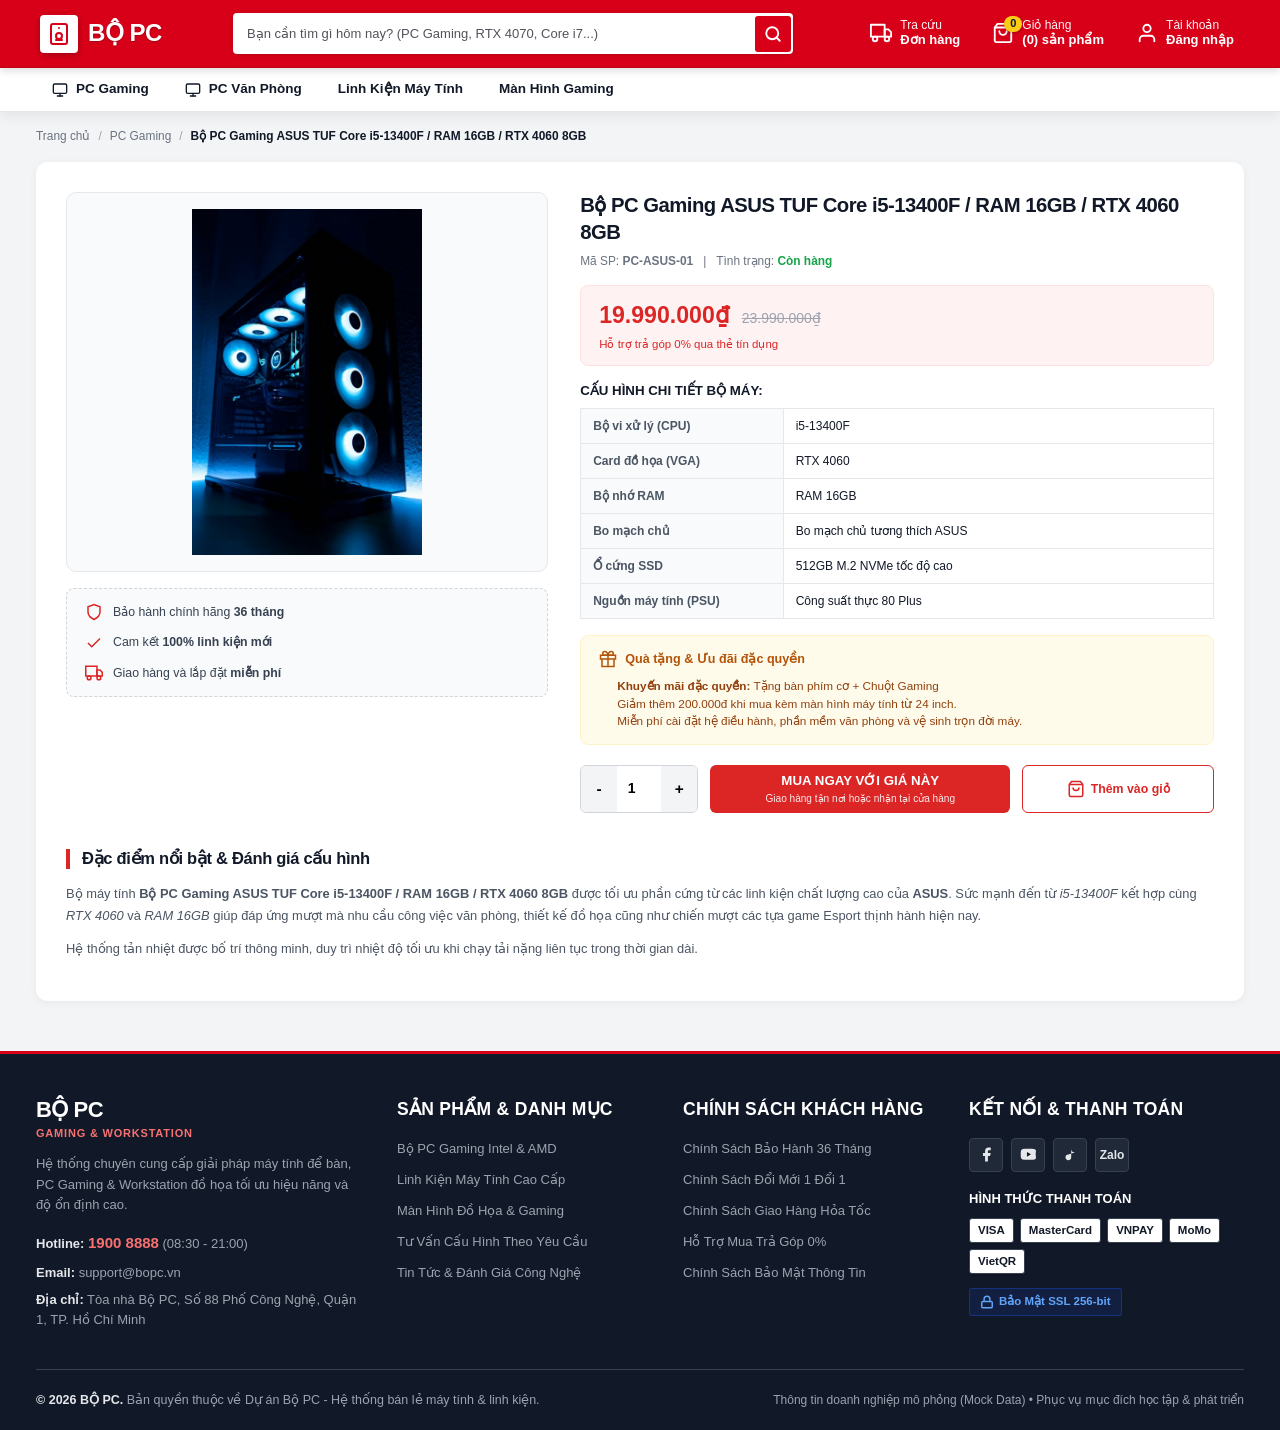
==== chitiet.html @ 9f0298ac "them chi tiet" ====
<!DOCTYPE html>
<html lang="vi">
<head>
  <meta charset="UTF-8">
  <meta name="viewport" content="width=device-width, initial-scale=1.0">
  <title>Chi Tiết Sản Phẩm - Hệ Thống Bộ PC</title>
  <meta name="description" content="Bộ PC - Chuyên cung cấp PC Gaming, PC Văn Phòng, Màn hình và Linh kiện máy tính chính hãng 100%.">
  <link rel="stylesheet" href="css/style.css">
  
</head>
<body>

  <!-- ========================================================================
       1. TOP HEADER (GIỮ NGUYÊN 100% BẢN GỐC CỦA NHÓM)
       ======================================================================== -->
  <header id="top-header">
    <div class="container header-wrapper">
      
      <!-- Brand Logo "Bộ PC" -->
      <a href="index.html" class="brand-logo" aria-label="Bộ PC Trang Chủ">
        <div class="logo-icon-wrapper">
          <svg viewBox="0 0 24 24" fill="none" stroke="currentColor" stroke-width="2" stroke-linecap="round" stroke-linejoin="round">
            <rect x="4" y="2" width="16" height="20" rx="2"></rect>
            <circle cx="12" cy="14" r="3"></circle>
            <line x1="12" y1="6" x2="12.01" y2="6"></line>
            <line x1="9" y1="18" x2="15" y2="18"></line>
          </svg>
        </div>
        <span class="logo-brand-name">Bộ PC</span>
      </a>

      <!-- Quick Search Bar -->
      <div class="header-search">
        <form class="search-form" action="#" method="get" role="search">
          <input 
            type="search" 
            class="search-input" 
            placeholder="Bạn cần tìm gì hôm nay? (PC Gaming, RTX 4070, Core i7...)" 
            aria-label="Tìm kiếm sản phẩm"
            required
          >
          <button type="submit" class="search-submit-btn" aria-label="Tìm kiếm">
            <svg viewBox="0 0 24 24" fill="none" stroke="currentColor" stroke-width="2.5" stroke-linecap="round" stroke-linejoin="round">
              <circle cx="11" cy="11" r="8"></circle>
              <line x1="21" y1="21" x2="16.65" y2="16.65"></line>
            </svg>
          </button>
        </form>
      </div>

      <!-- Action Shortcuts Group -->
      <div class="header-actions">
        
        <!-- Tra cứu đơn hàng -->
        <a href="#tracking" class="action-item" title="Tra cứu tiến độ giao hàng">
          <div class="action-icon-box">
            <svg viewBox="0 0 24 24" fill="none" stroke="currentColor" stroke-width="2" stroke-linecap="round" stroke-linejoin="round">
              <rect x="1" y="3" width="15" height="13"></rect>
              <polygon points="16 8 20 8 23 11 23 16 16 16 8"></polygon>
              <circle cx="5.5" cy="18.5" r="2.5"></circle>
              <circle cx="18.5" cy="18.5" r="2.5"></circle>
            </svg>
          </div>
          <div class="action-text">
            <span class="action-label">Tra cứu</span>
            <span class="action-value">Đơn hàng</span>
          </div>
        </a>

        <!-- Giỏ hàng -->
        <a href="gio-hang.html" class="action-item action-cart" title="Giỏ hàng của bạn">
          <div class="action-icon-box">
            <svg viewBox="0 0 24 24" fill="none" stroke="currentColor" stroke-width="2" stroke-linecap="round" stroke-linejoin="round">
              <path d="M6 2L3 6v14a2 2 0 0 0 2 2h14a2 2 0 0 0 2-2V6l-3-4z"></path>
              <line x1="3" y1="6" x2="21" y2="6"></line>
              <path d="M16 10a4 4 0 0 1-8 0"></path>
            </svg>
            <span class="cart-badge">0</span>
          </div>
          <div class="action-text">
            <span class="action-label">Giỏ hàng</span>
            <span class="action-value">(0) sản phẩm</span>
          </div>
        </a>

        <!-- Tài khoản -->
        <a href="#account" class="action-item" title="Đăng nhập hoặc đăng ký tài khoản" data-auth-modal="login">
          <div class="action-icon-box">
            <svg viewBox="0 0 24 24" fill="none" stroke="currentColor" stroke-width="2" stroke-linecap="round" stroke-linejoin="round">
              <path d="M20 21v-2a4 4 0 0 0-4-4H8a4 4 0 0 0-4 4v2"></path>
              <circle cx="12" cy="7" r="4"></circle>
            </svg>
          </div>
          <div class="action-text">
            <span class="action-label">Tài khoản</span>
            <span class="action-value">Đăng nhập</span>
          </div>
        </a>

      </div>
    </div>
  </header>

  <!-- ========================================================================
       2. NAVBAR / MEGA-MENU BAR (GIỮ NGUYÊN 100% CẤU TRÚC GỐC, TRỎ SANG SAN-PHAM.HTML)
       ======================================================================== -->
  <nav id="main-navbar" aria-label="Điều hướng chính">
    <div class="container navbar-container">
      <ul class="nav-links-list">
        
        <!-- PC Gaming -->
        <li class="nav-item">
          <a href="san-pham.html" class="nav-link" onclick="localStorage.setItem('danhMucChonTuNgoai', 'pc-gaming')">
            <svg viewBox="0 0 24 24" fill="none" stroke="currentColor" stroke-width="2" stroke-linecap="round" stroke-linejoin="round">
              <rect x="2" y="3" width="20" height="14" rx="2"></rect>
              <line x1="8" y1="21" x2="16" y2="21"></line>
              <line x1="12" y1="17" x2="12" y2="21"></line>
            </svg>
            <span>PC Gaming</span>
          </a>
        </li>

        <!-- PC Văn Phòng -->
        <li class="nav-item">
          <a href="san-pham.html" class="nav-link" onclick="localStorage.setItem('danhMucChonTuNgoai', 'pc-office')">
            <svg viewBox="0 0 24 24" fill="none" stroke="currentColor" stroke-width="2" stroke-linecap="round" stroke-linejoin="round">
              <rect x="2" y="3" width="20" height="14" rx="2"></rect>
              <path d="M8 21h8"></path>
              <path d="M12 17v4"></path>
            </svg>
            <span>PC Văn Phòng</span>
          </a>
        </li>

        <!-- Linh Kiện PC -->
        <li class="nav-item">
          <a href="san-pham.html" class="nav-link" onclick="localStorage.setItem('danhMucChonTuNgoai', 'hardware')">
            <span>Linh Kiện Máy Tính</span>
          </a>
        </li>

        <!-- Màn Hình Máy Tính -->
        <li class="nav-item">
          <a href="san-pham.html" class="nav-link" onclick="localStorage.setItem('danhMucChonTuNgoai', 'monitors')">
            <span>Màn Hình Gaming</span>
          </a>
        </li>

      </ul>
    </div>
  </nav>

  <!-- ========================================================================
       3. BODY (<main>): CHI TIẾT SẢN PHẨM (ĐÃ LÀM GỌN GÀNG, KHÔNG DƯ THỪA)
       ======================================================================== -->
  <main class="product-detail-page">
    <div class="container">

      <!-- Breadcrumbs điều hướng -->
      <nav class="breadcrumb-nav" aria-label="breadcrumb">
        <ol class="breadcrumb-list">
          <li><a href="index.html">Trang chủ</a></li>
          <li><span class="separator">/</span></li>
          <li><a href="san-pham.html" id="breadcrumb-category">Sản phẩm</a></li>
          <li><span class="separator">/</span></li>
          <li class="active" id="breadcrumb-product-name">Đang tải...</li>
        </ol>
      </nav>

      <!-- Khối card duy nhất bao bọc toàn bộ nội dung -->
      <div class="product-single-card">
        
        <!-- Hàng 1: Grid 2 Cột (Ảnh bên trái + Đặt hàng bên phải) -->
        <div class="product-top-grid">

          <!-- CỘT TRÁI: ẢNH VÀ CAM KẾT -->
          <div class="product-gallery-col">
            <div class="main-image-wrapper">
              <img id="detail-main-img" src="" alt="Hình ảnh sản phẩm" class="main-product-img">
            </div>

            <div class="product-commitments">
              <div class="commit-item">
                <svg width="18" height="18" viewBox="0 0 24 24" fill="none" stroke="currentColor" stroke-width="2">
                  <path d="M12 22s8-4 8-10V5l-8-3-8 3v7c0 6 8 10 8 10z"></path>
                </svg>
                <span>Bảo hành chính hãng <strong>36 tháng</strong></span>
              </div>
              <div class="commit-item">
                <svg width="18" height="18" viewBox="0 0 24 24" fill="none" stroke="currentColor" stroke-width="2">
                  <polyline points="20 6 9 17 4 12"></polyline>
                </svg>
                <span>Cam kết <strong>100% linh kiện mới</strong></span>
              </div>
              <div class="commit-item">
                <svg width="18" height="18" viewBox="0 0 24 24" fill="none" stroke="currentColor" stroke-width="2">
                  <rect x="1" y="3" width="15" height="13"></rect>
                  <polygon points="16 8 20 8 23 11 23 16 16 16 8"></polygon>
                  <circle cx="5.5" cy="18.5" r="2.5"></circle>
                  <circle cx="18.5" cy="18.5" r="2.5"></circle>
                </svg>
                <span>Giao hàng và lắp đặt <strong>miễn phí</strong></span>
              </div>
            </div>
          </div>

          <!-- CỘT PHẢI: THÔNG TIN CHI TIẾT & ĐẶT HÀNG -->
          <div class="product-info-col">
            <h1 class="product-title" id="detail-product-name">Tên sản phẩm</h1>

            <div class="product-meta-row">
              <span>Mã SP: <strong id="detail-product-sku">PC-01</strong></span>
              <span>|</span>
              <span>Tình trạng: <span id="detail-stock-status" class="status-badge instock">Còn hàng</span></span>
            </div>

            <!-- Khung giá -->
            <div class="product-price-box">
              <div class="price-main">
                <span class="current-price" id="detail-current-price">0₫</span>
                <span class="original-price" id="detail-original-price"></span>
              </div>
              <div class="installment-tag">Hỗ trợ trả góp 0% qua thẻ tín dụng</div>
            </div>

            <!-- Bảng thông số kỹ thuật (JS tự động đổi theo PC / Màn hình / Linh kiện) -->
            <div class="specs-summary-box" id="specsContainer"></div>

            <!-- Hộp quà khuyến mãi (JS render động, không hardcode) -->
            <div class="promotions-box">
              <div class="promotions-header">
                <svg width="18" height="18" viewBox="0 0 24 24" fill="none" stroke="currentColor" stroke-width="2">
                  <polyline points="20 12 20 22 4 22 4 12"></polyline>
                  <rect x="2" y="7" width="20" height="5"></rect>
                  <line x1="12" y1="22" x2="12" y2="7"></line>
                  <path d="M12 7H7.5a2.5 2.5 0 0 1 0-5C11 2 12 7 12 7z"></path>
                  <path d="M12 7h4.5a2.5 2.5 0 0 0 0-5C13 2 12 7 12 7z"></path>
                </svg>
                <span>Quà tặng &amp; Ưu đãi đặc quyền</span>
              </div>
              <ul class="promotions-list" id="promotionsList"></ul>
            </div>

            <!-- Cụm chọn số lượng & nút mua -->
            <div class="purchase-actions-area">
              <div class="quantity-selector">
                <button type="button" class="btn-qty" id="btn-qty-minus">-</button>
                <input type="number" id="product-quantity-input" value="1" min="1" max="99" readonly>
                <button type="button" class="btn-qty" id="btn-qty-plus">+</button>
              </div>

              <div class="cta-buttons-group">
                <button type="button" class="btn-cta btn-buy-now" id="btn-buy-now">
                  <strong>MUA NGAY VỚI GIÁ NÀY</strong>
                  <small>Giao hàng tận nơi hoặc nhận tại cửa hàng</small>
                </button>

                <button type="button" class="btn-cta btn-add-cart" id="btn-add-cart">
                  <svg width="18" height="18" viewBox="0 0 24 24" fill="none" stroke="currentColor" stroke-width="2">
                    <path d="M6 2L3 6v14a2 2 0 0 0 2 2h14a2 2 0 0 0 2-2V6l-3-4z"></path>
                    <line x1="3" y1="6" x2="21" y2="6"></line>
                    <path d="M16 10a4 4 0 0 1-8 0"></path>
                  </svg>
                  <span>Thêm vào giỏ</span>
                </button>
              </div>
            </div>

          </div>
        </div>

        <!-- Hàng 2: Đặc điểm nổi bật (Gộp liền mạch, không còn thẻ divider dư thừa) -->
        <div class="product-description-integrated">
          <h2 class="section-title">Đặc điểm nổi bật &amp; Đánh giá cấu hình</h2>
          <div class="description-content-box" id="detail-description-content"></div>
        </div>

      </div>

    </div>
  </main>

  <!-- ========================================================================
       4. CLEAN MULTI-COLUMN FOOTER (GIỮ NGUYÊN 100% BẢN GỐC CỦA NHÓM)
       ======================================================================== -->
  <footer class="site-footer">
    <div class="container">
      <div class="footer-main-grid">
        
        <!-- Cột 1: Thông tin thương hiệu Bộ PC (Mock Data) -->
        <div class="footer-col footer-col-brand">
          <div class="footer-brand-title">
            <span class="brand-text">BỘ PC</span>
            <span class="brand-sub">Gaming &amp; Workstation</span>
          </div>
          <p class="footer-brand-desc">
            Hệ thống chuyên cung cấp giải pháp máy tính để bàn, PC Gaming &amp; Workstation đồ họa tối ưu hiệu năng và độ ổn định cao.
          </p>
          <div class="footer-contact-info">
            <p><strong>Hotline:</strong> <span class="hotline-val">1900 8888</span> (08:30 - 21:00)</p>
            <p><strong>Email:</strong> support@bopc.vn</p>
            <p><strong>Địa chỉ:</strong> Tòa nhà Bộ PC, Số 88 Phố Công Nghệ, Quận 1, TP. Hồ Chí Minh</p>
          </div>
        </div>

        <!-- Cột 2: Sản phẩm & Danh mục -->
        <div class="footer-col">
          <h4 class="footer-col-title">Sản Phẩm &amp; Danh Mục</h4>
          <ul class="footer-link-list">
            <li><a href="san-pham.html">Bộ PC Gaming Intel &amp; AMD</a></li>
            <li><a href="san-pham.html">Linh Kiện Máy Tính Cao Cấp</a></li>
            <li><a href="san-pham.html">Màn Hình Đồ Họa &amp; Gaming</a></li>
            <li><a href="san-pham.html">Tư Vấn Cấu Hình Theo Yêu Cầu</a></li>
            <li><a href="tin-tuc.html">Tin Tức &amp; Đánh Giá Công Nghệ</a></li>
          </ul>
        </div>

        <!-- Cột 3: Chính sách khách hàng -->
        <div class="footer-col">
          <h4 class="footer-col-title">Chính Sách Khách Hàng</h4>
          <ul class="footer-link-list">
            <li><a href="#warranty">Chính Sách Bảo Hành 36 Tháng</a></li>
            <li><a href="#returns">Chính Sách Đổi Mới 1 Đổi 1</a></li>
            <li><a href="#shipping">Chính Sách Giao Hàng Hỏa Tốc</a></li>
            <li><a href="#installment">Hỗ Trợ Mua Trả Góp 0%</a></li>
            <li><a href="#privacy">Chính Sách Bảo Mật Thông Tin</a></li>
          </ul>
        </div>

        <!-- Cột 4: Kết nối & Thanh toán -->
        <div class="footer-col">
          <h4 class="footer-col-title">Kết Nối &amp; Thanh Toán</h4>
          
          <div class="social-icons-group">
            <a href="#facebook" class="social-badge" aria-label="Facebook">
              <svg viewBox="0 0 24 24" fill="currentColor">
                <path d="M18 2h-3a5 5 0 0 0-5 5v3H7v4h3v8h4v-8h3l1-4h-4V7a1 1 0 0 1 1-1h3z"></path>
              </svg>
            </a>
            <a href="#youtube" class="social-badge" aria-label="YouTube">
              <svg viewBox="0 0 24 24" fill="currentColor">
                <path d="M22.54 6.42a2.78 2.78 0 0 0-1.94-2C18.88 4 12 4 12 4s-6.88 0-8.6.46a2.78 2.78 0 0 0-1.94 2A29 29 0 0 0 1 11.75a29 29 0 0 0 .46 5.33A2.78 2.78 0 0 0 3.4 19c1.72.46 8.6.46 8.6.46s6.88 0 8.6-.46a2.78 2.78 0 0 0 1.94-2 29 29 0 0 0-.46-5.33z"></path>
                <polygon points="9.75 15.02 15.5 11.75 9.75 8.48 9.75 15.02" fill="#111827"></polygon>
              </svg>
            </a>
            <a href="#tiktok" class="social-badge" aria-label="TikTok">
              <svg viewBox="0 0 24 24" fill="currentColor">
                <path d="M9 12a4 4 0 1 0 4 4V4a5 5 0 0 0 5 5"></path>
              </svg>
            </a>
            <a href="#zalo" class="social-badge" aria-label="Zalo OA">
              <span style="font-size: 12px; font-weight: 800;">Zalo</span>
            </a>
          </div>

          <h5 class="footer-sub-title">Hình Thức Thanh Toán</h5>
          <div class="badge-grid">
            <span class="partner-chip">VISA</span>
            <span class="partner-chip">MasterCard</span>
            <span class="partner-chip">VNPAY</span>
            <span class="partner-chip">MoMo</span>
            <span class="partner-chip">VietQR</span>
          </div>

          <div class="cert-seals">
            <div class="seal-ssl">
              <svg width="14" height="14" viewBox="0 0 24 24" fill="none" stroke="currentColor" stroke-width="2.5">
                <rect x="3" y="11" width="18" height="11" rx="2" ry="2"></rect>
                <path d="M7 11V7a5 5 0 0 1 10 0v4"></path>
              </svg>
              <span>Bảo Mật SSL 256-bit</span>
            </div>
          </div>
        </div>

      </div>

      <!-- Bottom Legal & Copyright Bar -->
      <div class="footer-bottom-bar">
        <div class="footer-bottom-inner">
          <p class="copyright-text">
            <strong>&copy; 2026 BỘ PC.</strong> Bản quyền thuộc về Dự án Bộ PC - Hệ thống bán lẻ máy tính &amp; linh kiện.
          </p>
          <p class="mock-data-note">
            Thông tin doanh nghiệp mô phỏng (Mock Data) • Phục vụ mục đích học tập &amp; phát triển
          </p>
        </div>
      </div>
    </div>
  </footer>

  <!-- Script gốc của nhóm xử lý hiệu ứng Navbar & Modal -->
  <script>
    document.addEventListener('DOMContentLoaded', function () {
      const navLinks = document.querySelectorAll('#main-navbar .nav-link');
      navLinks.forEach(function (link) {
        link.addEventListener('click', function (e) {
          navLinks.forEach(function (item) {
            item.classList.remove('active');
          });
          this.classList.add('active');
        });
      });
    });
  </script>

  <script src="js/auth-modal.js"></script>

  <!-- ========================================================================
       5. JAVASCRIPT: ĐỌC DỮ LIỆU TỪ LOCALSTORAGE & CẬP NHẬT GIỎ HÀNG CHUẨN
       ======================================================================== -->
  <script>
    document.addEventListener("DOMContentLoaded", function () {
      // 1. Dữ liệu mẫu dự phòng nếu mở trực tiếp trang
      var spMacDinh = {
        id: 1,
        ten: "Bộ PC Gaming ASUS TUF Core i5-13400F / RAM 16GB / RTX 4060 8GB",
        hang: "ASUS",
        danhMuc: "pc-gaming",
        ts1: "i5-13400F",
        ts2: "RTX 4060",
        ts3: "RAM 16GB",
        giaCu: 23990000,
        giaMoi: 19990000,
        qua: "Tặng bàn phím cơ + Chuột Gaming",
        anh: "img/pc-gaming-1.jpg"
      };

      // 2. Đọc từ LocalStorage do san-pham.js truyền sang
      var spRaw = localStorage.getItem("spDangXem");
      var sp = spRaw ? JSON.parse(spRaw) : spMacDinh;

      // Cập nhật title trình duyệt theo yêu cầu bài học
      document.title = sp.ten + " - Hệ Thống Bộ PC";

      // Đổ tên danh mục và sản phẩm
      var tenDm = "PC Gaming";
      if (sp.danhMuc === "pc-office") tenDm = "PC Văn Phòng";
      else if (sp.danhMuc === "hardware") tenDm = "Linh Kiện Máy Tính";
      else if (sp.danhMuc === "monitors") tenDm = "Màn Hình Gaming";

      document.getElementById("breadcrumb-category").innerText = tenDm;
      document.getElementById("breadcrumb-product-name").innerText = sp.ten;
      document.getElementById("detail-product-name").innerText = sp.ten;
      document.getElementById("detail-product-sku").innerText = "PC-" + (sp.hang ? sp.hang.toUpperCase() : "GEAR") + "-0" + sp.id;
      document.getElementById("detail-current-price").innerText = sp.giaMoi.toLocaleString("vi-VN") + "₫";

      if (sp.giaCu) {
        document.getElementById("detail-original-price").innerText = sp.giaCu.toLocaleString("vi-VN") + "₫";
      }

      var imgEl = document.getElementById("detail-main-img");
      if (imgEl) {
        imgEl.src = sp.anh || "img/pc-gaming-1.jpg";
        imgEl.alt = sp.ten;
      }

      // 3. Tự động thay đổi bảng thông số kỹ thuật theo từng loại sản phẩm
      var specsBox = document.getElementById("specsContainer");
      if (specsBox) {
        if (sp.danhMuc === "monitors") {
          specsBox.innerHTML = `
            <h3 class="specs-title">THÔNG SỐ KỸ THUẬT MÀN HÌNH:</h3>
            <table class="specs-table">
              <tbody>
                <tr><th>Hãng sản xuất</th><td>${sp.hang}</td></tr>
                <tr><th>Kích thước màn hình</th><td>${sp.ts1}</td></tr>
                <tr><th>Tần số quét</th><td>${sp.ts2}</td></tr>
                <tr><th>Công nghệ tấm nền</th><td>${sp.ts3}</td></tr>
                <tr><th>Độ phân giải</th><td>Chuẩn Full HD / 2K sắc nét</td></tr>
                <tr><th>Chế độ bảo hành</th><td>36 Tháng chính hãng</td></tr>
              </tbody>
            </table>
          `;
        } else if (sp.danhMuc === "hardware") {
          specsBox.innerHTML = `
            <h3 class="specs-title">THÔNG SỐ KỸ THUẬT LINH KIỆN:</h3>
            <table class="specs-table">
              <tbody>
                <tr><th>Thương hiệu</th><td>${sp.hang}</td></tr>
                <tr><th>Thông số chính</th><td>${sp.ts1}</td></tr>
                <tr><th>Tản nhiệt / Bus</th><td>${sp.ts2}</td></tr>
                <tr><th>Công nghệ nổi bật</th><td>${sp.ts3}</td></tr>
                <tr><th>Thời hạn bảo hành</th><td>36 Tháng 1 đổi 1</td></tr>
              </tbody>
            </table>
          `;
        } else {
          specsBox.innerHTML = `
            <h3 class="specs-title">CẤU HÌNH CHI TIẾT BỘ MÁY:</h3>
            <table class="specs-table">
              <tbody>
                <tr><th>Bộ vi xử lý (CPU)</th><td>${sp.ts1}</td></tr>
                <tr><th>Card đồ họa (VGA)</th><td>${sp.ts2}</td></tr>
                <tr><th>Bộ nhớ RAM</th><td>${sp.ts3}</td></tr>
                <tr><th>Bo mạch chủ</th><td>Bo mạch chủ tương thích ${sp.hang}</td></tr>
                <tr><th>Ổ cứng SSD</th><td>512GB M.2 NVMe tốc độ cao</td></tr>
                <tr><th>Nguồn máy tính (PSU)</th><td>Công suất thực 80 Plus</td></tr>
              </tbody>
            </table>
          `;
        }
      }

      // 4. Đổ quà tặng khuyến mãi động
      var promoBox = document.getElementById("promotionsList");
      if (promoBox) {
        promoBox.innerHTML = `
          <li><strong>Khuyến mãi đặc quyền:</strong> ${sp.qua || "Tặng phụ kiện chính hãng cao cấp"}</li>
          <li>Giảm thêm 200.000đ khi mua kèm màn hình máy tính từ 24 inch.</li>
          <li>Miễn phí cài đặt hệ điều hành, phần mềm văn phòng và vệ sinh trọn đời máy.</li>
        `;
      }

      // 5. Đổ bài đánh giá động theo sản phẩm
      var descBox = document.getElementById("detail-description-content");
      if (descBox) {
        if (sp.danhMuc === "monitors") {
          descBox.innerHTML = `
            <p>Màn hình <strong>${sp.ten}</strong> mang đến trải nghiệm thị giác ấn tượng với các thông số cao cấp: <em>${sp.ts1}, tần số quét ${sp.ts2}, tấm nền ${sp.ts3}</em>, cho hình ảnh chuyển động cực kỳ mượt mà và chuẩn màu khi chơi game hay làm đồ họa.</p>
            <p>Tích hợp công nghệ bảo vệ mắt chống lóa và đầy đủ các cổng kết nối hiện đại nhất, hỗ trợ tốt cho cả máy tính bàn và laptop.</p>
          `;
        } else if (sp.danhMuc === "hardware") {
          descBox.innerHTML = `
            <p>Linh kiện <strong>${sp.ten}</strong> chính hãng từ thương hiệu <strong>${sp.hang}</strong>. Được trang bị các thông số kỹ thuật tối tân: <em>${sp.ts1}, ${sp.ts2}, ${sp.ts3}</em>, mang lại sự bền bỉ, ổn định và hiệu năng bứt phá khi nâng cấp dàn máy.</p>
            <p>Sản phẩm đi kèm gói bảo hành 1 đổi 1 trong vòng 36 tháng và hỗ trợ kỹ thuật tận nơi.</p>
          `;
        } else {
          descBox.innerHTML = `
            <p>Bộ máy tính <strong>${sp.ten}</strong> được tối ưu phần cứng từ các linh kiện chất lượng cao của <strong>${sp.hang}</strong>. Sức mạnh đến từ <em>${sp.ts1}</em> kết hợp cùng <em>${sp.ts2}</em> và <em>${sp.ts3}</em> giúp đáp ứng mượt mà nhu cầu công việc văn phòng, thiết kế đồ họa cũng như chiến mượt các tựa game Esport thịnh hành hiện nay.</p>
            <p>Hệ thống tản nhiệt được bố trí thông minh, duy trì nhiệt độ tối ưu khi chạy tải nặng liên tục trong thời gian dài.</p>
          `;
        }
      }

      // 6. Tăng giảm số lượng mua
      var qtyInput = document.getElementById("product-quantity-input");
      document.getElementById("btn-qty-minus").onclick = function () {
        var val = parseInt(qtyInput.value) || 1;
        if (val > 1) qtyInput.value = val - 1;
      };
      document.getElementById("btn-qty-plus").onclick = function () {
        var val = parseInt(qtyInput.value) || 1;
        if (val < 99) qtyInput.value = val + 1;
      };

      // 7. Hàm cập nhật badge số lượng giỏ hàng trên Header (Đồng bộ với san-pham.js)
      function capNhatBadgeGio() {
        var gio = JSON.parse(localStorage.getItem("gioHangBoPC")) || [];
        var tong = 0;
        for (var i = 0; i < gio.length; i++) {
          tong += gio[i].soLuong;
        }
        var badge = document.querySelector(".cart-badge");
        var chuGio = document.querySelector(".action-cart .action-value");
        if (badge) badge.innerText = tong;
        if (chuGio) chuGio.innerText = "(" + tong + ") sản phẩm";
      }

      // 8. Xử lý lưu giỏ hàng vào LocalStorage
      function luuVaoGio(chuyenHuong) {
        var qty = parseInt(qtyInput.value) || 1;
        var gio = JSON.parse(localStorage.getItem("gioHangBoPC")) || [];
        var timThay = false;

        for (var j = 0; j < gio.length; j++) {
          if (gio[j].id === sp.id) {
            gio[j].soLuong += qty;
            timThay = true;
            break;
          }
        }

        if (!timThay) {
          gio.push({
            id: sp.id,
            ten: sp.ten,
            gia: sp.giaMoi,
            anh: sp.anh,
            soLuong: qty
          });
        }

        localStorage.setItem("gioHangBoPC", JSON.stringify(gio));
        capNhatBadgeGio();

        if (chuyenHuong) {
          window.location.href = "gio-hang.html";
        } else {
          alert("Đã thêm thành công " + qty + " sản phẩm vào giỏ hàng!");
        }
      }

      document.getElementById("btn-add-cart").onclick = function () { luuVaoGio(false); };
      document.getElementById("btn-buy-now").onclick = function () { luuVaoGio(true); };

      // Chạy cập nhật ngay khi mở trang
      capNhatBadgeGio();
    });
  </script>
</body>
</html>
---- css/style.css ----
/**
 * ============================================================================
 * DESIGN SYSTEM & STYLESHEET - BỘ PC (E-COMMERCE GAMING & WORKSTATION)
 * Scope: 3 Core Components (Header, Navbar, Footer) + Sticky Scroll Body
 * Adapted from GearVN visual density & layout mechanics
 * ============================================================================
 */

/* --- 1. AUTHORITATIVE DESIGN TOKENS (:root) --- */
:root {
  /* Brand & Commercial Accents */
  --color-primary: #d70018;          /* High-voltage brand red (GearVN signature) */
  --color-primary-dark: #b30013;     /* Deep crimson for hover/active */
  --color-primary-deeper: #8a000e;   /* Focus ring & pressed state */
  --color-primary-light: #fef2f2;    /* Subtle pink/red tint for active pills */
  --color-primary-subtle: #fee2e2;   /* Tag border & background */

  /* Neutral Surface Palette */
  --color-bg-body: #f4f6f8;          /* Neutral commercial light canvas */
  --color-surface: #ffffff;          /* Pure white card & container fill */

  /* Dark UI & Footer Palette (WCAG AA > 4.5:1) */
  --color-dark-header: #1e1e1e;      /* Header dropdown & catalog background */
  --color-dark-surface: #111827;     /* High-contrast footer background */
  --color-dark-elevated: #1f2937;    /* Footer card & badge background */
  --color-dark-border: #374151;      /* Footer divider line */

  /* Typography Colors */
  --color-text-main: #111827;        /* Body text: 14.5:1 on white */
  --color-text-heading: #030712;     /* High emphasis titles */
  --color-text-muted: #4b5563;       /* Secondary details & specs */
  --color-text-placeholder: #52525b; /* Form placeholders */
  --color-text-inverse: #ffffff;     /* White text on dark/red */
  --color-text-footer-muted: #9ca3af;/* Footer muted text: 6.2:1 on #111827 */
  --color-text-footer-bright: #f3f4f6;

  /* Accents & Status */
  --color-accent-gold: #d97706;      /* Star ratings & VIP tags */
  --color-accent-green: #059669;     /* In-stock status & guarantees */
  --color-accent-blue: #1d4ed8;      /* Tech spec highlights */

  /* Borders & Dividers */
  --color-border: #e5e7eb;           /* Standard container border */
  --color-border-subtle: #e2e8f0;    /* Micro-separators */
  --color-border-focus: #d70018;     /* Active form ring */

  /* Typography Scale */
  --font-family: -apple-system, BlinkMacSystemFont, "Segoe UI", Roboto, "Helvetica Neue", Arial, sans-serif;

  /* Elevation & Shadows */
  --shadow-xs: 0 1px 2px rgba(0, 0, 0, 0.05);
  --shadow-sm: 0 1px 3px rgba(0, 0, 0, 0.08), 0 1px 2px rgba(0, 0, 0, 0.04);
  --shadow-header: 0 2px 8px rgba(0, 0, 0, 0.16);
  --shadow-navbar: 0 4px 12px rgba(0, 0, 0, 0.07);

  /* Radius System */
  --radius-xs: 3px;
  --radius-sm: 4px;
  --radius-md: 8px;
  --radius-full: 9999px;

  /* Animation Timings */
  --transition-fast: 150ms cubic-bezier(0.4, 0, 0.2, 1);

  /* Layout & Stacking Dimensions */
  --container-width: 1240px;
  --header-height: 68px;
  --navbar-height: 44px;
  --z-header: 1000;
  --z-navbar: 999;
}

/* --- 2. RESET & BASE STYLES --- */
*, *::before, *::after {
  box-sizing: border-box;
  margin: 0;
  padding: 0;
}

html {
  font-family: var(--font-family);
  font-size: 14px;
  line-height: 1.5;
  color: var(--color-text-main);
  background-color: var(--color-bg-body);
  text-rendering: optimizeLegibility;
  -webkit-font-smoothing: antialiased;
  scroll-behavior: smooth;
}

body {
  min-height: 100vh;
  display: flex;
  flex-direction: column;
}

a {
  color: inherit;
  text-decoration: none;
  transition: color var(--transition-fast), background-color var(--transition-fast);
}

img, svg {
  display: block;
  max-width: 100%;
}

button, input {
  font-family: inherit;
  font-size: inherit;
  line-height: inherit;
}

ul, ol {
  list-style: none;
}

/* Typography Hierarchy */
h1 { font-size: 32px; font-weight: 900; line-height: 1.2; letter-spacing: -0.5px; }
h2 { font-size: 24px; font-weight: 800; line-height: 1.25; letter-spacing: -0.3px; }
h3 { font-size: 18px; font-weight: 700; line-height: 1.3; }
h4 { font-size: 15px; font-weight: 700; line-height: 1.35; }
h5 { font-size: 13px; font-weight: 700; line-height: 1.4; }

/* Container Constraint */
.container {
  width: 100%;
  max-width: var(--container-width);
  margin-left: auto;
  margin-right: auto;
  padding-left: 16px;
  padding-right: 16px;
}

/* ============================================================================
 * 3. COMPONENT 1: TOP HEADER (#top-header)
 * Sticky at top: 0, z-index: 1000
 * ============================================================================
 */
#top-header {
  position: sticky;
  top: 0;
  z-index: var(--z-header);
  height: var(--header-height);
  background-color: var(--color-primary);
  color: var(--color-text-inverse);
  box-shadow: var(--shadow-header);
  border-bottom: 1px solid rgba(0, 0, 0, 0.12);
}

.header-wrapper {
  display: flex;
  align-items: center;
  justify-content: space-between;
  height: 100%;
  gap: 16px;
}

/* --- Brand Logo "Bộ PC" --- */
.brand-logo {
  display: flex;
  align-items: center;
  gap: 10px;
  flex-shrink: 0;
  padding: 6px 4px;
  border-radius: var(--radius-sm);
  transition: opacity var(--transition-fast);
}

.brand-logo:hover {
  opacity: 0.95;
}

.logo-icon-wrapper {
  width: 38px;
  height: 38px;
  background: #ffffff;
  color: var(--color-primary);
  border-radius: var(--radius-sm);
  display: flex;
  align-items: center;
  justify-content: center;
  box-shadow: 0 2px 6px rgba(0, 0, 0, 0.25);
}

.logo-icon-wrapper svg {
  width: 24px;
  height: 24px;
}

.logo-text-group {
  display: flex;
  flex-direction: column;
}

.logo-brand-name {
  font-size: 24px;
  font-weight: 900;
  letter-spacing: -0.5px;
  text-transform: uppercase;
  color: #ffffff;
  line-height: 1.1;
  text-shadow: 0 1px 2px rgba(0, 0, 0, 0.25);
}

.logo-brand-tagline {
  font-size: 11px;
  font-weight: 700;
  letter-spacing: 0.8px;
  text-transform: uppercase;
  color: #ffffff;
  line-height: 1;
  margin-top: 3px;
}

/* --- Catalog Button Trigger --- */
.header-catalog-btn {
  display: inline-flex;
  align-items: center;
  gap: 9px;
  background-color: var(--color-primary-dark);
  color: #ffffff;
  border: 1px solid rgba(255, 255, 255, 0.2);
  padding: 8px 14px;
  border-radius: var(--radius-sm);
  cursor: pointer;
  font-weight: 700;
  font-size: 13.5px;
  height: 42px;
  flex-shrink: 0;
  transition: background-color var(--transition-fast), border-color var(--transition-fast);
}

.header-catalog-btn:hover {
  background-color: var(--color-primary-deeper);
  border-color: rgba(255, 255, 255, 0.4);
}

.catalog-burger-icon {
  width: 18px;
  height: 18px;
}

.catalog-chevron-icon {
  width: 12px;
  height: 12px;
  opacity: 0.9;
  transition: transform var(--transition-fast);
}

.header-catalog-btn:hover .catalog-chevron-icon {
  transform: translateY(2px);
}

/* --- Header Search Box --- */
.header-search {
  flex: 1;
  max-width: 560px;
  min-width: 240px;
  position: relative;
}

.search-form {
  display: flex;
  align-items: center;
  background-color: #ffffff;
  border-radius: var(--radius-sm);
  padding: 2px;
  box-shadow: 0 1px 4px rgba(0, 0, 0, 0.15);
  transition: box-shadow var(--transition-fast);
}

.search-form:focus-within {
  box-shadow: 0 0 0 2px #ffffff, 0 0 0 4px rgba(215, 0, 24, 0.5);
}

.search-input {
  flex: 1;
  border: none;
  outline: none;
  padding: 9px 12px;
  font-size: 13px;
  color: var(--color-text-main);
  background: transparent;
}

.search-input::placeholder {
  color: var(--color-text-placeholder);
  font-size: 13px;
}

.search-submit-btn {
  background-color: var(--color-primary);
  color: #ffffff;
  border: none;
  width: 36px;
  height: 36px;
  border-radius: var(--radius-xs);
  display: flex;
  align-items: center;
  justify-content: center;
  cursor: pointer;
  transition: background-color var(--transition-fast);
  flex-shrink: 0;
}

.search-submit-btn:hover {
  background-color: var(--color-primary-dark);
}

.search-submit-btn svg {
  width: 18px;
  height: 18px;
}

/* --- Action Shortcuts Group --- */
.header-actions {
  display: flex;
  align-items: center;
  gap: 12px;
  flex-shrink: 0;
}

.action-item {
  display: flex;
  align-items: center;
  gap: 8px;
  padding: 6px 10px;
  border-radius: var(--radius-sm);
  color: #ffffff;
  transition: background-color var(--transition-fast);
}

.action-item:hover {
  background-color: rgba(0, 0, 0, 0.15);
}

.action-icon-box {
  position: relative;
  display: flex;
  align-items: center;
  justify-content: center;
}

.action-icon-box svg {
  width: 22px;
  height: 22px;
}

.action-text {
  display: flex;
  flex-direction: column;
  line-height: 1.15;
}

.action-label {
  font-size: 12px;
  color: #ffffff;
  font-weight: 500;
  opacity: 0.95;
}

.action-value {
  font-size: 13px;
  font-weight: 800;
  color: #ffffff;
  white-space: nowrap;
}

/* Cart Counter Badge */
.cart-badge {
  position: absolute;
  top: -6px;
  right: -8px;
  background-color: #facc15;
  color: #111827;
  font-size: 11px;
  font-weight: 800;
  padding: 1px 6px;
  border-radius: var(--radius-full);
  line-height: 1.2;
  box-shadow: 0 1px 3px rgba(0, 0, 0, 0.3);
}

/* ============================================================================
 * 4. COMPONENT 2: NAVBAR / MEGA-MENU BAR (#main-navbar)
 * Sticky at top: var(--header-height), z-index: 999
 * ============================================================================
 */
#main-navbar {
  position: sticky;
  top: var(--header-height);
  z-index: var(--z-navbar);
  height: var(--navbar-height);
  background-color: var(--color-surface);
  border-bottom: 1px solid var(--color-border);
  box-shadow: var(--shadow-navbar);
}

.navbar-container {
  display: flex;
  align-items: center;
  height: 100%;
}

.nav-links-list {
  display: flex;
  align-items: center;
  height: 100%;
  width: 100%;
  gap: 4px;
  overflow-x: auto;
  scrollbar-width: none;
}

.nav-links-list::-webkit-scrollbar {
  display: none;
}

.nav-item {
  height: 100%;
  display: flex;
  align-items: center;
  flex-shrink: 0;
}

.nav-link {
  display: inline-flex;
  align-items: center;
  gap: 8px;
  padding: 0 16px;
  height: 100%;
  font-size: 13.5px;
  font-weight: 600;
  color: var(--color-text-main);
  position: relative;
  white-space: nowrap;
  border-radius: var(--radius-sm) var(--radius-sm) 0 0;
  cursor: pointer;
  user-select: none;
  transition: color var(--transition-fast), background-color var(--transition-fast);
}

.nav-link svg {
  width: 16px;
  height: 16px;
}

/* Hover & Active Indicator */
.nav-link::after {
  content: "";
  position: absolute;
  bottom: 0;
  left: 0;
  right: 0;
  height: 3px;
  background-color: var(--color-primary);
  border-radius: 2px 2px 0 0;
  transform: scaleX(0);
  transform-origin: center;
  transition: transform var(--transition-fast);
}

.nav-link:hover {
  color: var(--color-primary);
  background-color: var(--color-surface-hover);
}

.nav-link:hover::after,
.nav-link.active::after {
  transform: scaleX(1);
}

.nav-link.active {
  color: var(--color-primary);
  font-weight: 700;
  background-color: var(--color-primary-light);
}

/* Promotional Highlights */
.nav-link-hot {
  color: var(--color-primary);
  font-weight: 700;
}

.nav-badge-hot {
  background-color: var(--color-primary-dark);
  color: #ffffff;
  font-size: 11px;
  font-weight: 800;
  padding: 2px 6px;
  border-radius: var(--radius-xs);
  letter-spacing: 0.5px;
  text-transform: uppercase;
  margin-left: 2px;
  box-shadow: 0 1px 2px rgba(0, 0, 0, 0.2);
}

.nav-badge-pill {
  background-color: var(--color-primary-light);
  color: var(--color-primary);
  border: 1px solid var(--color-primary-subtle);
  font-size: 11px;
  font-weight: 700;
  padding: 1px 6px;
  border-radius: var(--radius-full);
}

/* ============================================================================
 * 5. COMPONENT 3: CLEAN MULTI-COLUMN FOOTER (.site-footer)
 * Modern, clean, and professional layout with mock business data
 * ============================================================================
 */
.site-footer {
  background-color: var(--color-dark-surface);
  color: var(--color-text-footer-bright);
  border-top: 3px solid var(--color-primary);
  margin-top: auto;
}

/* Main 4-Column Grid */
.footer-main-grid {
  display: grid;
  grid-template-columns: 1.3fr 1fr 1fr 1.1fr;
  gap: 36px;
  padding: 44px 0 32px 0;
  border-bottom: 1px solid var(--color-dark-border);
}

/* Col 1: Brand Info */
.footer-brand-title {
  display: flex;
  flex-direction: column;
  margin-bottom: 12px;
}

.footer-brand-title .brand-text {
  font-size: 22px;
  font-weight: 900;
  color: #ffffff;
  letter-spacing: -0.5px;
  line-height: 1.1;
}

.footer-brand-title .brand-sub {
  font-size: 11px;
  font-weight: 700;
  color: #f87171;
  text-transform: uppercase;
  letter-spacing: 0.8px;
  margin-top: 3px;
}

.footer-brand-desc {
  font-size: 13px;
  color: var(--color-text-footer-muted);
  line-height: 1.6;
  margin-bottom: 16px;
  max-width: 320px;
}

.footer-contact-info p {
  font-size: 13px;
  color: var(--color-text-footer-muted);
  margin-bottom: 8px;
  line-height: 1.5;
}

.footer-contact-info strong {
  color: #e5e7eb;
}

.footer-contact-info .hotline-val {
  font-size: 15px;
  font-weight: 800;
  color: #f87171;
}

/* Link Columns */
.footer-col-title {
  color: #ffffff;
  font-size: 17.5px;
  font-weight: 800;
  text-transform: uppercase;
  letter-spacing: 0.3px;
  margin-bottom: 16px;
}

.footer-sub-title {
  color: #ffffff;
  font-size: 13px;
  font-weight: 700;
  text-transform: uppercase;
  margin-top: 18px;
  margin-bottom: 10px;
}

.footer-link-list {
  display: flex;
  flex-direction: column;
  gap: 10px;
}

.footer-link-list li a {
  font-size: 13px;
  color: var(--color-text-footer-muted);
  transition: color var(--transition-fast), padding-left var(--transition-fast);
  display: inline-block;
}

.footer-link-list li a:hover {
  color: #f87171;
  padding-left: 4px;
}

/* Social Media Channels */
.social-icons-group {
  display: flex;
  gap: 8px;
  margin-bottom: 4px;
}

.social-badge {
  width: 34px;
  height: 34px;
  background-color: #1f2937;
  color: #e5e7eb;
  border-radius: var(--radius-sm);
  display: flex;
  align-items: center;
  justify-content: center;
  border: 1px solid #374151;
  transition: all var(--transition-fast);
}

.social-badge:hover {
  background-color: var(--color-primary);
  color: #ffffff;
  border-color: var(--color-primary);
  transform: translateY(-2px);
}

.social-badge svg {
  width: 17px;
  height: 17px;
}

/* Payment Badges */
.badge-grid {
  display: flex;
  flex-wrap: wrap;
  gap: 6px;
  margin-bottom: 14px;
}

.partner-chip {
  background-color: #ffffff;
  color: #111827;
  border-radius: var(--radius-xs);
  padding: 3px 8px;
  font-size: 11.5px;
  font-weight: 800;
  display: inline-flex;
  align-items: center;
  justify-content: center;
  border: 1px solid #374151;
  box-shadow: 0 1px 2px rgba(0, 0, 0, 0.2);
  min-height: 24px;
}

.cert-seals {
  display: flex;
  align-items: center;
  gap: 10px;
  margin-top: 10px;
}

.seal-ssl {
  display: inline-flex;
  align-items: center;
  gap: 5px;
  background-color: rgba(29, 78, 216, 0.15);
  border: 1px solid rgba(29, 78, 216, 0.4);
  color: #60a5fa;
  font-size: 11.5px;
  font-weight: 700;
  padding: 4px 10px;
  border-radius: var(--radius-xs);
}

/* Bottom Legal & Copyright Bar */
.footer-bottom-bar {
  padding: 20px 0;
  font-size: 12.5px;
  color: var(--color-text-footer-muted);
  line-height: 1.6;
}

.footer-bottom-inner {
  display: flex;
  justify-content: space-between;
  align-items: center;
  gap: 20px;
}

.copyright-text strong {
  color: #e5e7eb;
}

.mock-data-note {
  font-size: 12px;
  color: #9ca3af;
}

/* ============================================================================
 * 6. RESPONSIVE BREAKPOINTS (MOBILE & TABLET ADAPTATION)
 * ============================================================================
 */
@media (max-width: 1024px) {
  .footer-main-grid {
    grid-template-columns: repeat(2, 1fr);
    gap: 28px;
  }
}

@media (max-width: 768px) {
  :root {
    --header-height: auto;
    --navbar-height: 42px;
  }

  #top-header {
    height: auto;
    padding: 10px 0;
  }

  .header-wrapper {
    flex-wrap: wrap;
    gap: 10px;
  }

  .action-item:not(.action-cart) {
    display: none;
  }

  .header-search {
    order: 3;
    max-width: 100%;
    width: 100%;
  }

  .footer-main-grid {
    grid-template-columns: 1fr;
  }

  .footer-bottom-inner {
    flex-direction: column;
    align-items: flex-start;
    gap: 8px;
  }
}

/* ============================================================================
 * 7. AUTH MODAL COMPONENT STYLES
 * Reusable, dynamically rendered auth modal (Đăng nhập / Đăng ký)
 * ============================================================================
 */
body.modal-open {
  overflow: hidden;
}

.auth-modal-backdrop {
  position: fixed;
  inset: 0;
  z-index: 2000;
  background-color: rgba(0, 0, 0, 0.65);
  backdrop-filter: blur(4px);
  display: flex;
  align-items: center;
  justify-content: center;
  padding: 16px;
  opacity: 0;
  visibility: hidden;
  transition: opacity 0.25s cubic-bezier(0.4, 0, 0.2, 1),
              visibility 0.25s cubic-bezier(0.4, 0, 0.2, 1);
}

.auth-modal-backdrop.is-active {
  opacity: 1;
  visibility: visible;
}

.auth-modal-dialog {
  background-color: #ffffff;
  color: #111827;
  width: 100%;
  max-width: 460px;
  border-radius: 16px;
  padding: 36px 32px 30px;
  position: relative;
  box-shadow: 0 25px 50px -12px rgba(0, 0, 0, 0.35);
  transform: scale(0.96) translateY(8px);
  transition: transform 0.25s cubic-bezier(0.16, 1, 0.3, 1);
  outline: none;
}

.auth-modal-backdrop.is-active .auth-modal-dialog {
  transform: scale(1) translateY(0);
}

.auth-modal-close {
  position: absolute;
  top: 16px;
  right: 16px;
  width: 34px;
  height: 34px;
  background-color: #f3f4f6;
  border: none;
  border-radius: 50%;
  display: flex;
  align-items: center;
  justify-content: center;
  color: #6b7280;
  cursor: pointer;
  transition: background-color var(--transition-fast), color var(--transition-fast);
}

.auth-modal-close:hover {
  background-color: #e5e7eb;
  color: #111827;
}

.auth-modal-close svg {
  width: 18px;
  height: 18px;
}

.auth-modal-header {
  margin-bottom: 22px;
}

.auth-modal-title {
  font-size: 26px;
  font-weight: 800;
  color: #111827;
  letter-spacing: -0.5px;
  line-height: 1.2;
  margin-bottom: 8px;
}

.auth-modal-title:last-child {
  margin-bottom: 0;
}

.auth-modal-subtitle {
  font-size: 13.5px;
  color: #4b5563;
  line-height: 1.45;
}

/* Fields */
.auth-field-group {
  margin-bottom: 16px;
}

.auth-label {
  display: block;
  font-size: 13.5px;
  font-weight: 700;
  color: #1f2937;
  margin-bottom: 6px;
}

.auth-label .required-star {
  color: var(--color-primary);
  margin-left: 2px;
}

.auth-input-wrapper {
  position: relative;
  display: flex;
  align-items: center;
}

.auth-input {
  width: 100%;
  padding: 12px 14px;
  font-size: 13.5px;
  color: #111827;
  background-color: #f9fafb;
  border: 1px solid #d1d5db;
  border-radius: 8px;
  outline: none;
  transition: border-color var(--transition-fast),
              background-color var(--transition-fast),
              box-shadow var(--transition-fast);
}

.auth-input-wrapper:has(.auth-password-toggle) .auth-input {
  padding-right: 44px;
}

.auth-input::placeholder {
  color: #6b7280;
  font-size: 13px;
}

.auth-input:focus {
  border-color: var(--color-primary);
  background-color: #ffffff;
  box-shadow: 0 0 0 3px rgba(215, 0, 24, 0.15);
}

.auth-input.input-error {
  border-color: #ef4444;
  box-shadow: 0 0 0 3px rgba(239, 68, 68, 0.15);
}

.auth-password-toggle {
  position: absolute;
  right: 10px;
  background: transparent;
  border: none;
  color: #6b7280;
  cursor: pointer;
  display: flex;
  align-items: center;
  justify-content: center;
  width: 30px;
  height: 30px;
  border-radius: 4px;
  transition: color var(--transition-fast);
}

.auth-password-toggle:hover {
  color: #111827;
}

.auth-password-toggle svg {
  width: 19px;
  height: 19px;
}

/* Auxiliary Row */
.auth-options-row {
  display: flex;
  align-items: center;
  justify-content: space-between;
  margin-top: 12px;
  margin-bottom: 20px;
  font-size: 13px;
}

.auth-checkbox-label {
  display: inline-flex;
  align-items: center;
  gap: 8px;
  color: #374151;
  font-weight: 500;
  cursor: pointer;
  user-select: none;
}

.auth-checkbox-label input[type="checkbox"] {
  accent-color: var(--color-primary);
  width: 16px;
  height: 16px;
  cursor: pointer;
}

.auth-forgot-link {
  color: var(--color-primary);
  font-weight: 600;
  text-decoration: none;
  cursor: pointer;
  transition: color var(--transition-fast);
}

.auth-forgot-link:hover {
  color: var(--color-primary-dark);
  text-decoration: underline;
}

/* Submit Button */
.auth-submit-btn {
  width: 100%;
  padding: 13px;
  background-color: var(--color-primary);
  color: #ffffff;
  font-size: 15px;
  font-weight: 700;
  border: none;
  border-radius: 8px;
  cursor: pointer;
  box-shadow: 0 2px 4px rgba(215, 0, 24, 0.25);
  transition: background-color var(--transition-fast), transform var(--transition-fast);
}

.auth-submit-btn:hover {
  background-color: var(--color-primary-dark);
}

.auth-submit-btn:active {
  transform: scale(0.99);
}

/* Switch Prompt */
.auth-switch-prompt {
  text-align: center;
  margin-top: 22px;
  font-size: 13.5px;
  color: #4b5563;
}

.auth-switch-link {
  color: var(--color-primary);
  font-weight: 700;
  text-decoration: none;
  cursor: pointer;
  margin-left: 4px;
  transition: color var(--transition-fast);
}

.auth-switch-link:hover {
  color: var(--color-primary-dark);
  text-decoration: underline;
}
/* ==========================================================================
   CSS CHO PHẦN BODY & CHI TIẾT SẢN PHẨM (<main>)
   ========================================================================== */

/* 1. Ép toàn bộ phần tử tính kích thước chuẩn lọt lòng */
body {
  margin: 0;
  padding: 0;
  font-family: -apple-system, BlinkMacSystemFont, "Segoe UI", Roboto, "Helvetica Neue", Arial, sans-serif;
  background-color: #f3f4f6;
  color: #111827;
  line-height: 1.5;
}

.product-detail-page,
.product-detail-page * {
  box-sizing: border-box !important;
}

/* 2. Khung trang bao ngoài */
.product-detail-page {
  padding-top: 16px;
  padding-bottom: 50px;
  width: 100%;
}

.product-detail-page .container {
  width: 100%;
  max-width: 1240px;
  margin: 0 auto;
  padding: 0 16px;
}

/* 3. Breadcrumbs */
.breadcrumb-nav .breadcrumb-list {
  display: flex;
  flex-wrap: wrap;
  align-items: center;
  gap: 8px;
  list-style: none;
  font-size: 0.85rem;
  margin-bottom: 16px;
  padding: 0;
}

.breadcrumb-nav a {
  color: #6b7280;
  text-decoration: none;
}

.breadcrumb-nav a:hover {
  color: #dc2626;
}

.breadcrumb-nav .separator {
  color: #9ca3af;
}

.breadcrumb-nav .active {
  color: #111827;
  font-weight: 600;
}

/* 4. Khối thẻ trắng duy nhất: Lề đệm 30px chống tràn mép phải */
.product-single-card {
  background: #ffffff;
  border-radius: 12px;
  box-shadow: 0 2px 10px rgba(0, 0, 0, 0.05);
  padding: 30px !important; /* Tạo lề 30px cân xứng cả 2 bên */
  width: 100%;
  overflow: hidden;
}

/* Hàng trên: 2 Cột */
.product-top-grid {
  display: flex !important;
  flex-direction: row;
  justify-content: space-between;
  gap: 32px;
  width: 100%;
  align-items: flex-start;
}

/* CỘT TRÁI: ẢNH VÀ CAM KẾT (Chiếm 42%) */
.product-gallery-col {
  flex: 0 0 42%;
  max-width: 42%;
  width: 42%;
}

.main-image-wrapper {
  background: #f8fafc;
  border: 1px solid #e5e7eb;
  border-radius: 10px;
  display: flex;
  align-items: center;
  justify-content: center;
  height: 380px;
  padding: 16px;
}

.main-product-img {
  max-width: 100%;
  max-height: 100%;
  object-fit: contain;
}

.product-commitments {
  background: #f9fafb;
  border: 1px dashed #d1d5db;
  border-radius: 8px;
  padding: 14px 18px;
  display: flex;
  flex-direction: column;
  gap: 12px;
  font-size: 0.88rem;
  margin-top: 16px;
}

.commit-item {
  display: flex;
  align-items: center;
  gap: 10px;
  color: #374151;
}

.commit-item svg {
  color: #dc2626;
  flex-shrink: 0;
}

/* CỘT PHẢI: THÔNG TIN CHI TIẾT & NÚT MUA (Chiếm 58%) */
.product-info-col {
  flex: 1;
  min-width: 0; 
  display: flex;
  flex-direction: column;
}

.product-title {
  font-size: 1.45rem;
  font-weight: 700;
  color: #111827;
  margin-bottom: 6px;
  line-height: 1.35;
}

.product-meta-row {
  display: flex;
  align-items: center;
  gap: 10px;
  font-size: 0.85rem;
  color: #6b7280;
  margin-bottom: 14px;
}

.status-badge.instock {
  color: #16a34a;
  font-weight: 600;
}

/* Khung giá khuyến mãi */
.product-price-box {
  background: #fef2f2;
  border: 1px solid #fee2e2;
  border-radius: 8px;
  padding: 12px 18px;
  margin-bottom: 16px;
  width: 100% !important;
}

.price-main {
  display: flex;
  align-items: baseline;
  gap: 12px;
}

.current-price {
  font-size: 1.65rem;
  font-weight: 800;
  color: #dc2626;
}

.original-price {
  font-size: 1rem;
  color: #9ca3af;
  text-decoration: line-through;
}

.installment-tag {
  font-size: 0.82rem;
  color: #dc2626;
  margin-top: 4px;
}

/* Bảng thông số linh kiện */
.specs-summary-box {
  width: 100% !important;
  margin-bottom: 16px;
}

.specs-title {
  font-size: 0.95rem;
  font-weight: 700;
  color: #111827;
  margin-bottom: 8px;
}

.specs-table {
  width: 100% !important;
  border-collapse: collapse;
  font-size: 0.86rem;
}

.specs-table th, .specs-table td {
  padding: 8px 12px;
  border: 1px solid #e5e7eb;
}

.specs-table th {
  background-color: #f9fafb;
  width: 32%;
  color: #4b5563;
  font-weight: 600;
  text-align: left;
}

.specs-table td {
  color: #111827;
}

/* Hộp quà tặng khuyến mãi */
.promotions-box {
  background: #fffbeb;
  border: 1px solid #fef3c7;
  border-radius: 8px;
  padding: 14px 18px;
  margin-bottom: 20px;
  width: 100% !important;
}

.promotions-header {
  display: flex;
  align-items: center;
  gap: 8px;
  font-size: 0.9rem;
  font-weight: 700;
  color: #b45309;
  margin-bottom: 8px;
}

.promotions-list {
  padding-left: 18px;
  margin: 0;
  font-size: 0.84rem;
  color: #92400e;
  line-height: 1.5;
}

/* Hàng nút số lượng & đặt hàng */
.purchase-actions-area {
  display: flex;
  gap: 12px;
  align-items: stretch;
  width: 100% !important;
}

.quantity-selector {
  display: flex;
  border: 1px solid #d1d5db;
  border-radius: 6px;
  overflow: hidden;
  height: 48px;
}

.btn-qty {
  width: 36px;
  background: #f3f4f6;
  border: none;
  font-size: 1.1rem;
  font-weight: 700;
  cursor: pointer;
}

.btn-qty:hover {
  background: #e5e7eb;
}

#product-quantity-input {
  width: 44px;
  border: none;
  text-align: center;
  font-weight: 700;
  outline: none;
}

.cta-buttons-group {
  display: flex;
  gap: 12px;
  flex: 1;
  min-width: 0;
}

.btn-cta {
  border-radius: 6px;
  cursor: pointer;
  display: flex;
  flex-direction: column;
  justify-content: center;
  align-items: center;
  border: none;
  transition: opacity 0.2s;
}

.btn-cta:hover {
  opacity: 0.92;
}

.btn-buy-now {
  background: #dc2626;
  color: #ffffff;
  flex: 2;
  min-width: 0;
  padding: 6px 12px;
}

.btn-buy-now strong {
  font-size: 0.95rem;
}

.btn-buy-now small {
  font-size: 0.72rem;
  opacity: 0.9;
}

.btn-add-cart {
  background: #ffffff;
  border: 1.5px solid #dc2626;
  color: #dc2626;
  flex: 1.2;
  min-width: 0;
  flex-direction: row;
  gap: 6px;
  font-weight: 700;
  font-size: 0.88rem;
  padding: 8px 12px;
  white-space: nowrap;
}

.btn-add-cart:hover {
  background: #fef2f2;
}

/* HÀNG DƯỚI: ĐẶC ĐIỂM NỔI BẬT & ĐÁNH GIÁ (NẰM LIỀN TRONG THẺ) */
.product-description-integrated {
  margin-top: 36px;
  width: 100%;
}

.section-divider {
  height: 1px;
  background: #e5e7eb;
  margin-bottom: 24px;
}

.section-title {
  font-size: 1.18rem;
  font-weight: 700;
  color: #111827;
  border-left: 4px solid #dc2626;
  padding-left: 12px;
  margin-bottom: 14px;
}

.description-content-box p {
  color: #4b5563;
  line-height: 1.65;
  font-size: 0.92rem;
  margin-bottom: 12px;
}

/* 5. Responsive trên màn hình nhỏ */
@media (max-width: 991px) {
  .product-single-card {
    padding: 20px !important;
  }
  .product-top-grid {
    flex-direction: column !important;
    gap: 24px;
  }
  .product-gallery-col {
    flex: 0 0 100%;
    max-width: 100%;
    width: 100%;
  }
}

@media (max-width: 576px) {
  .purchase-actions-area {
    flex-direction: column;
  }
  .cta-buttons-group {
    flex-direction: column;
  }
}
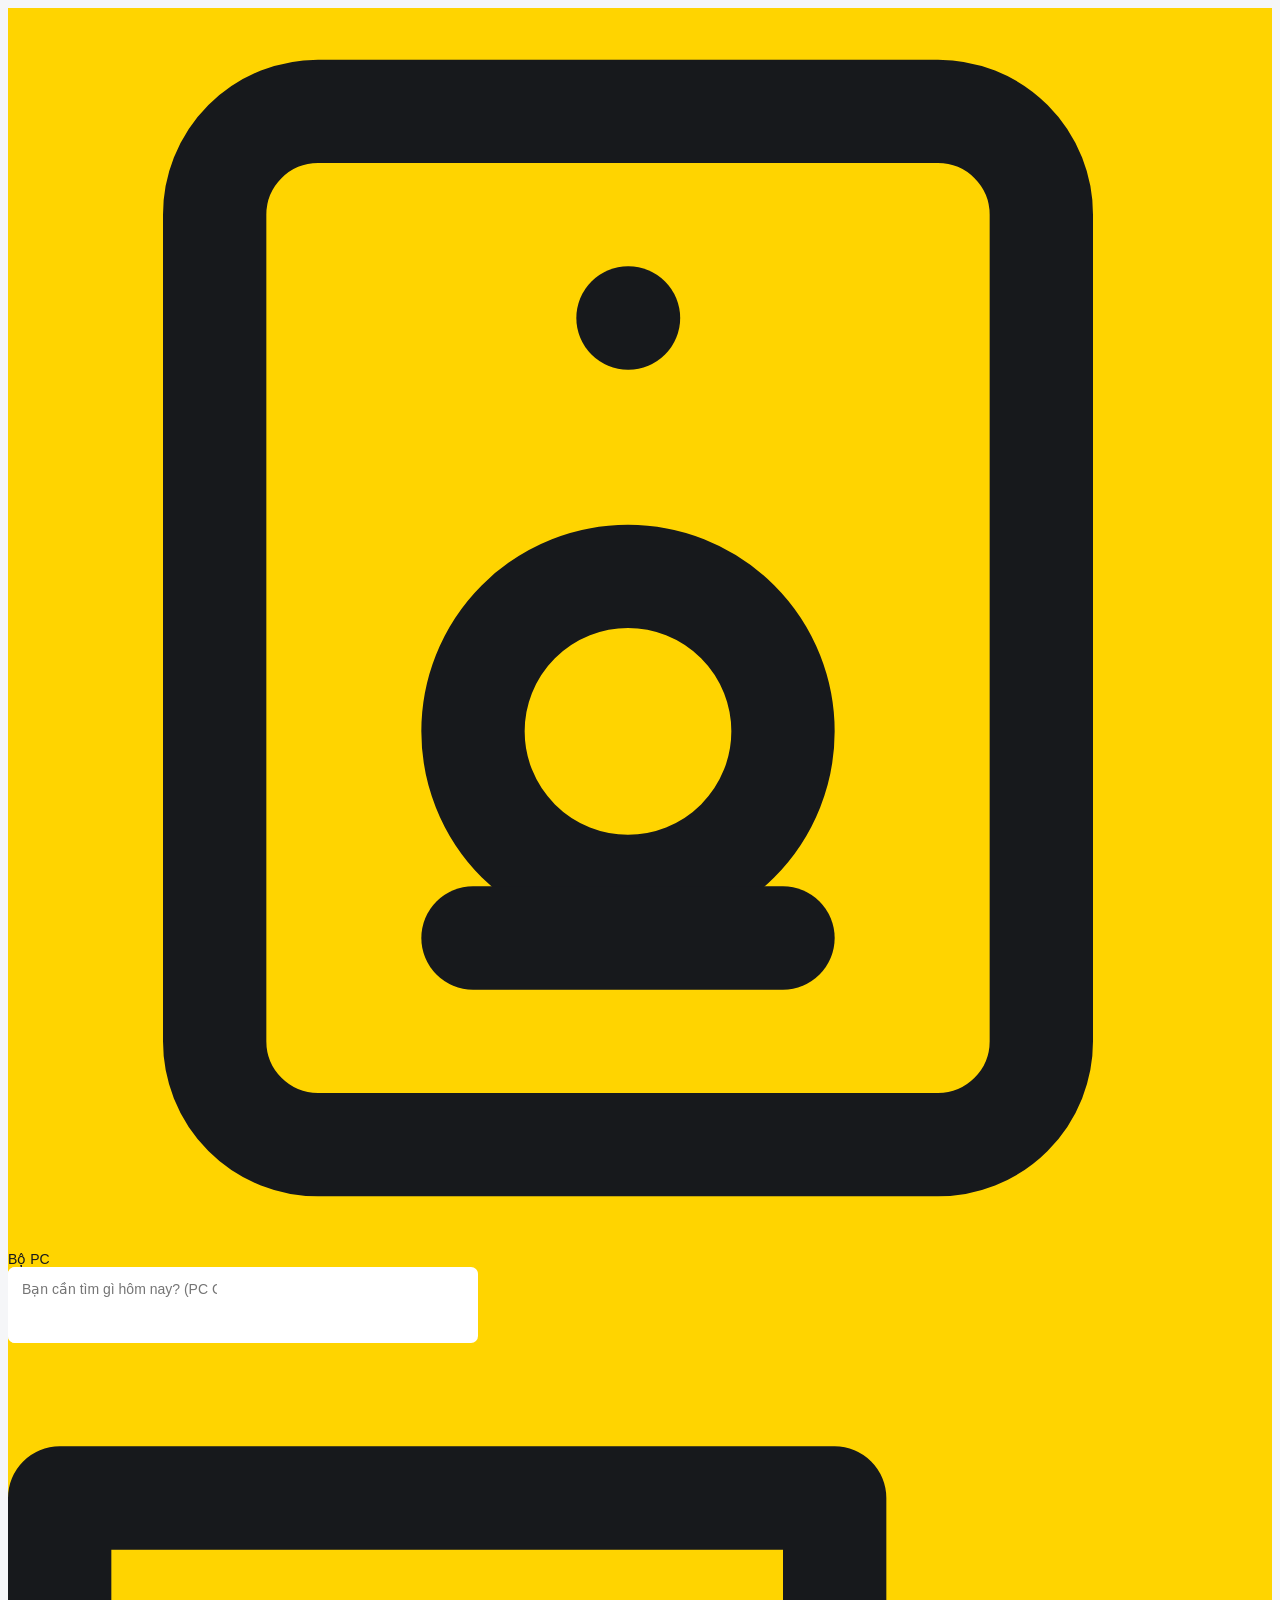
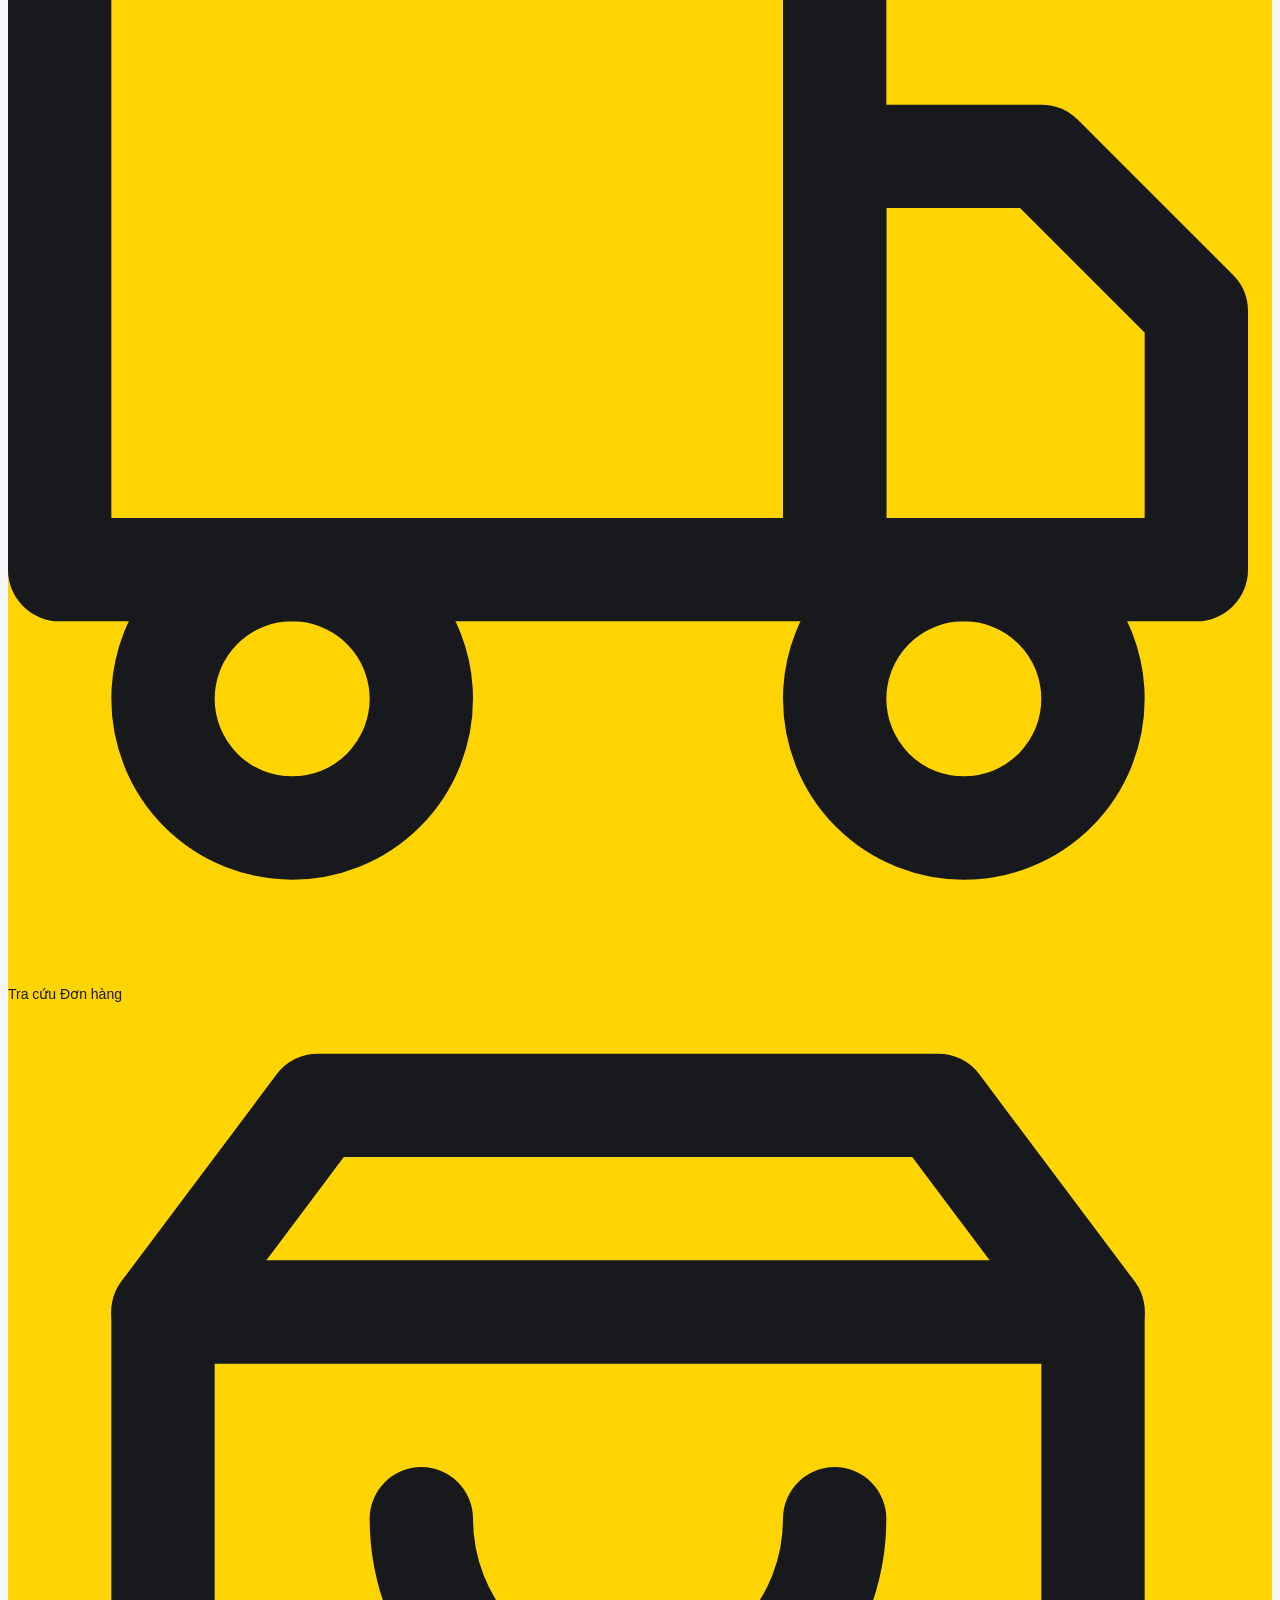
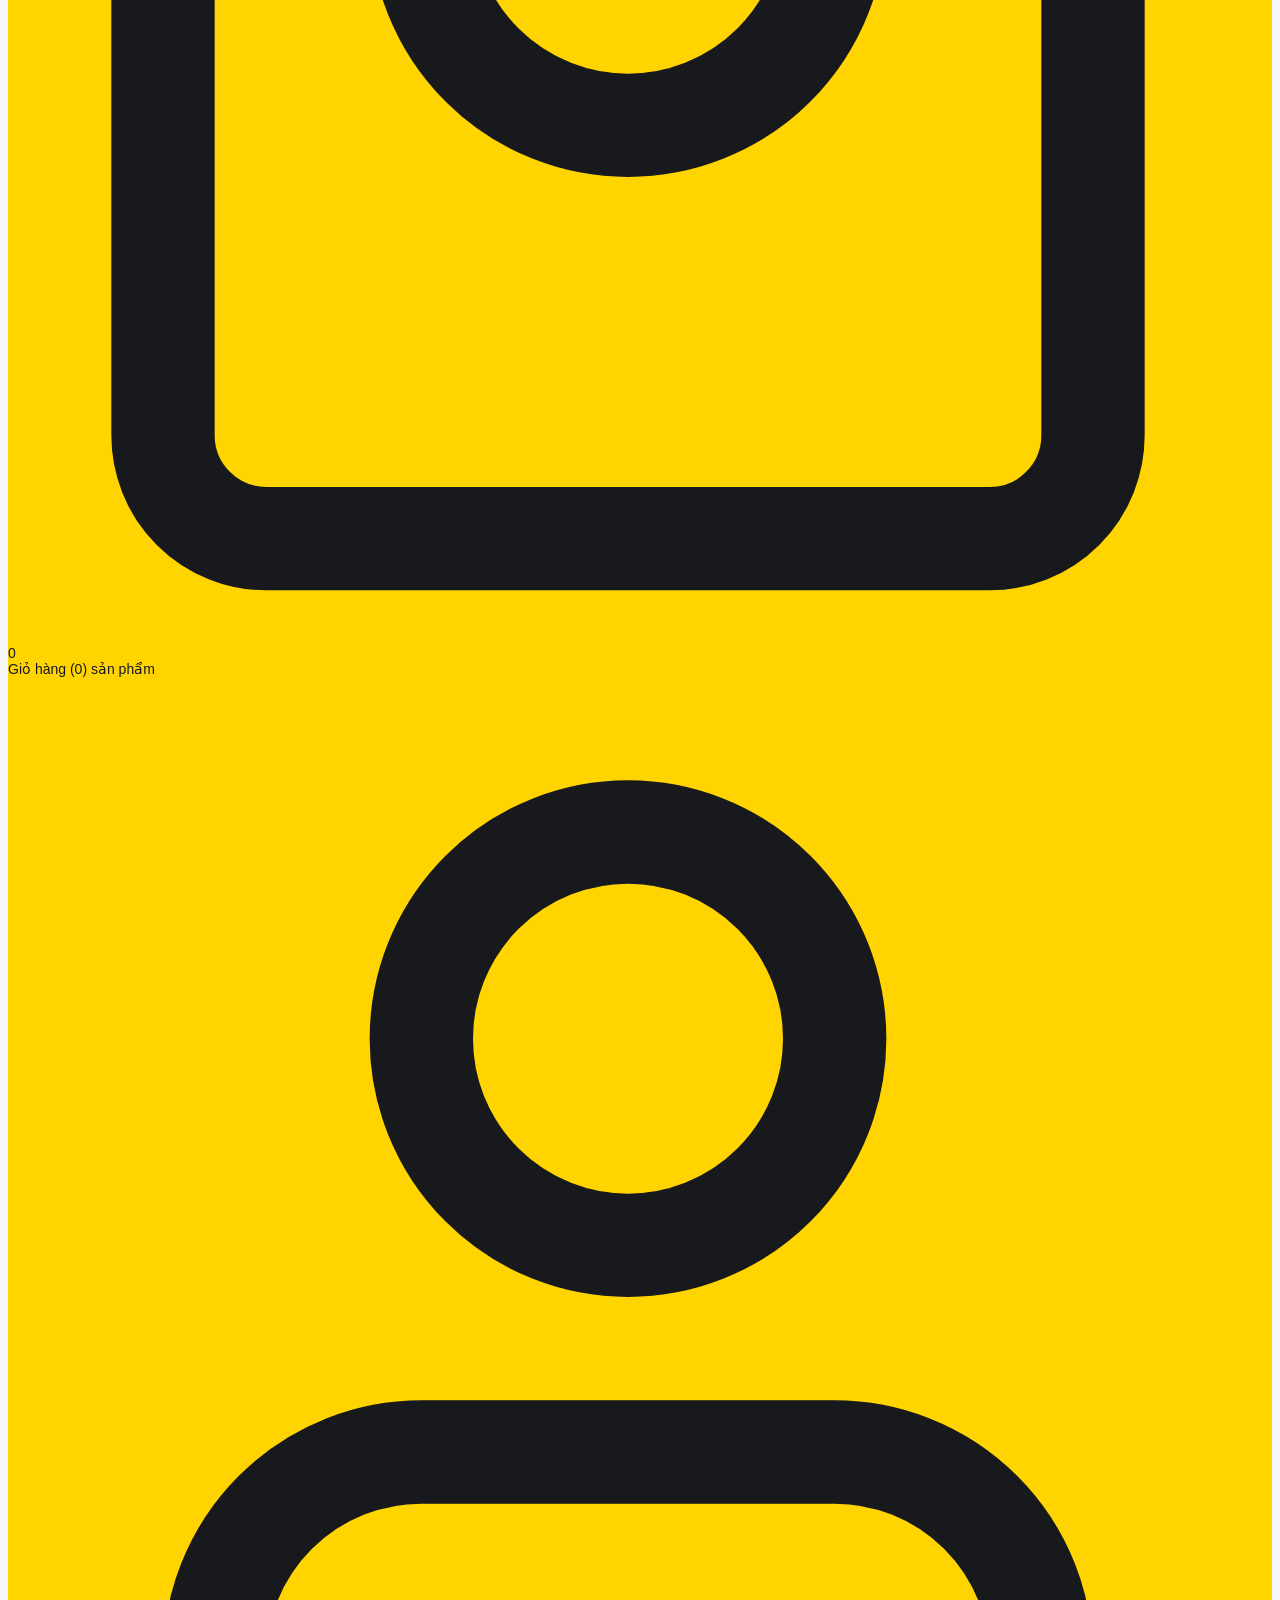
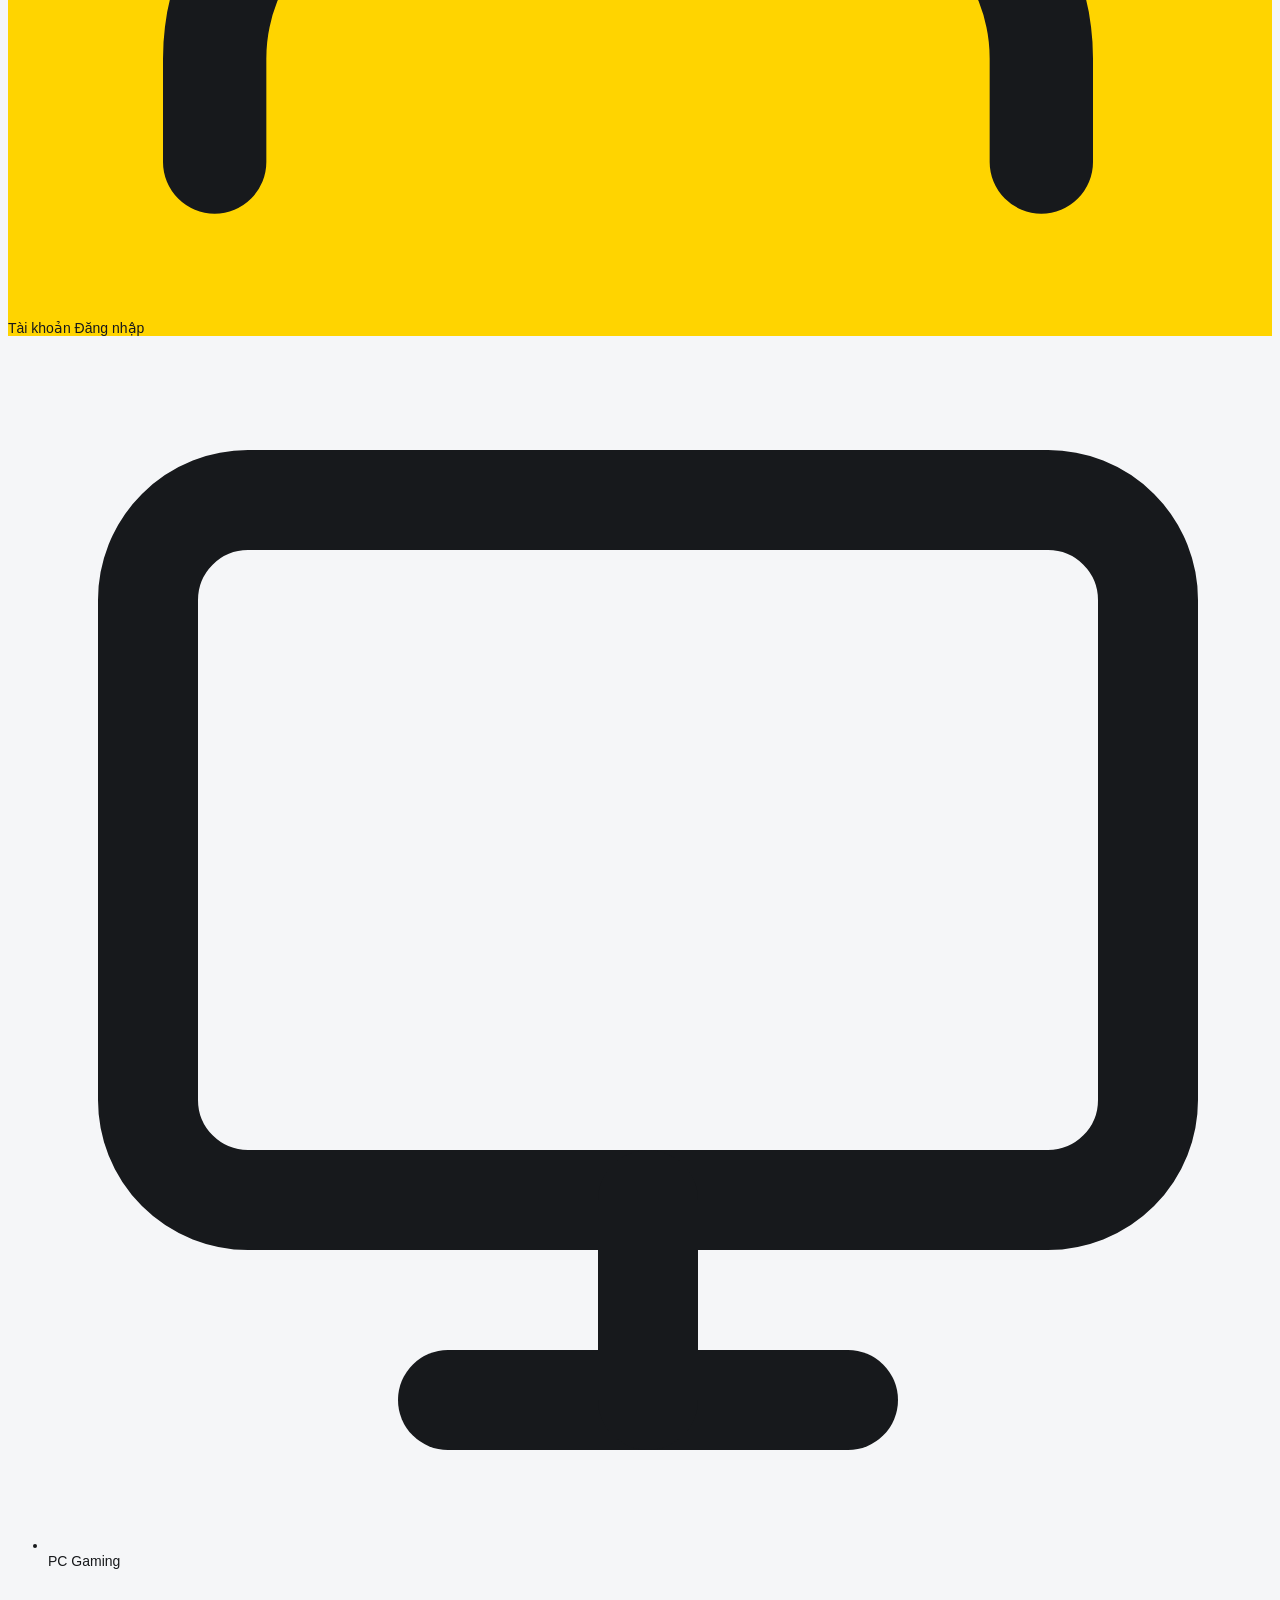
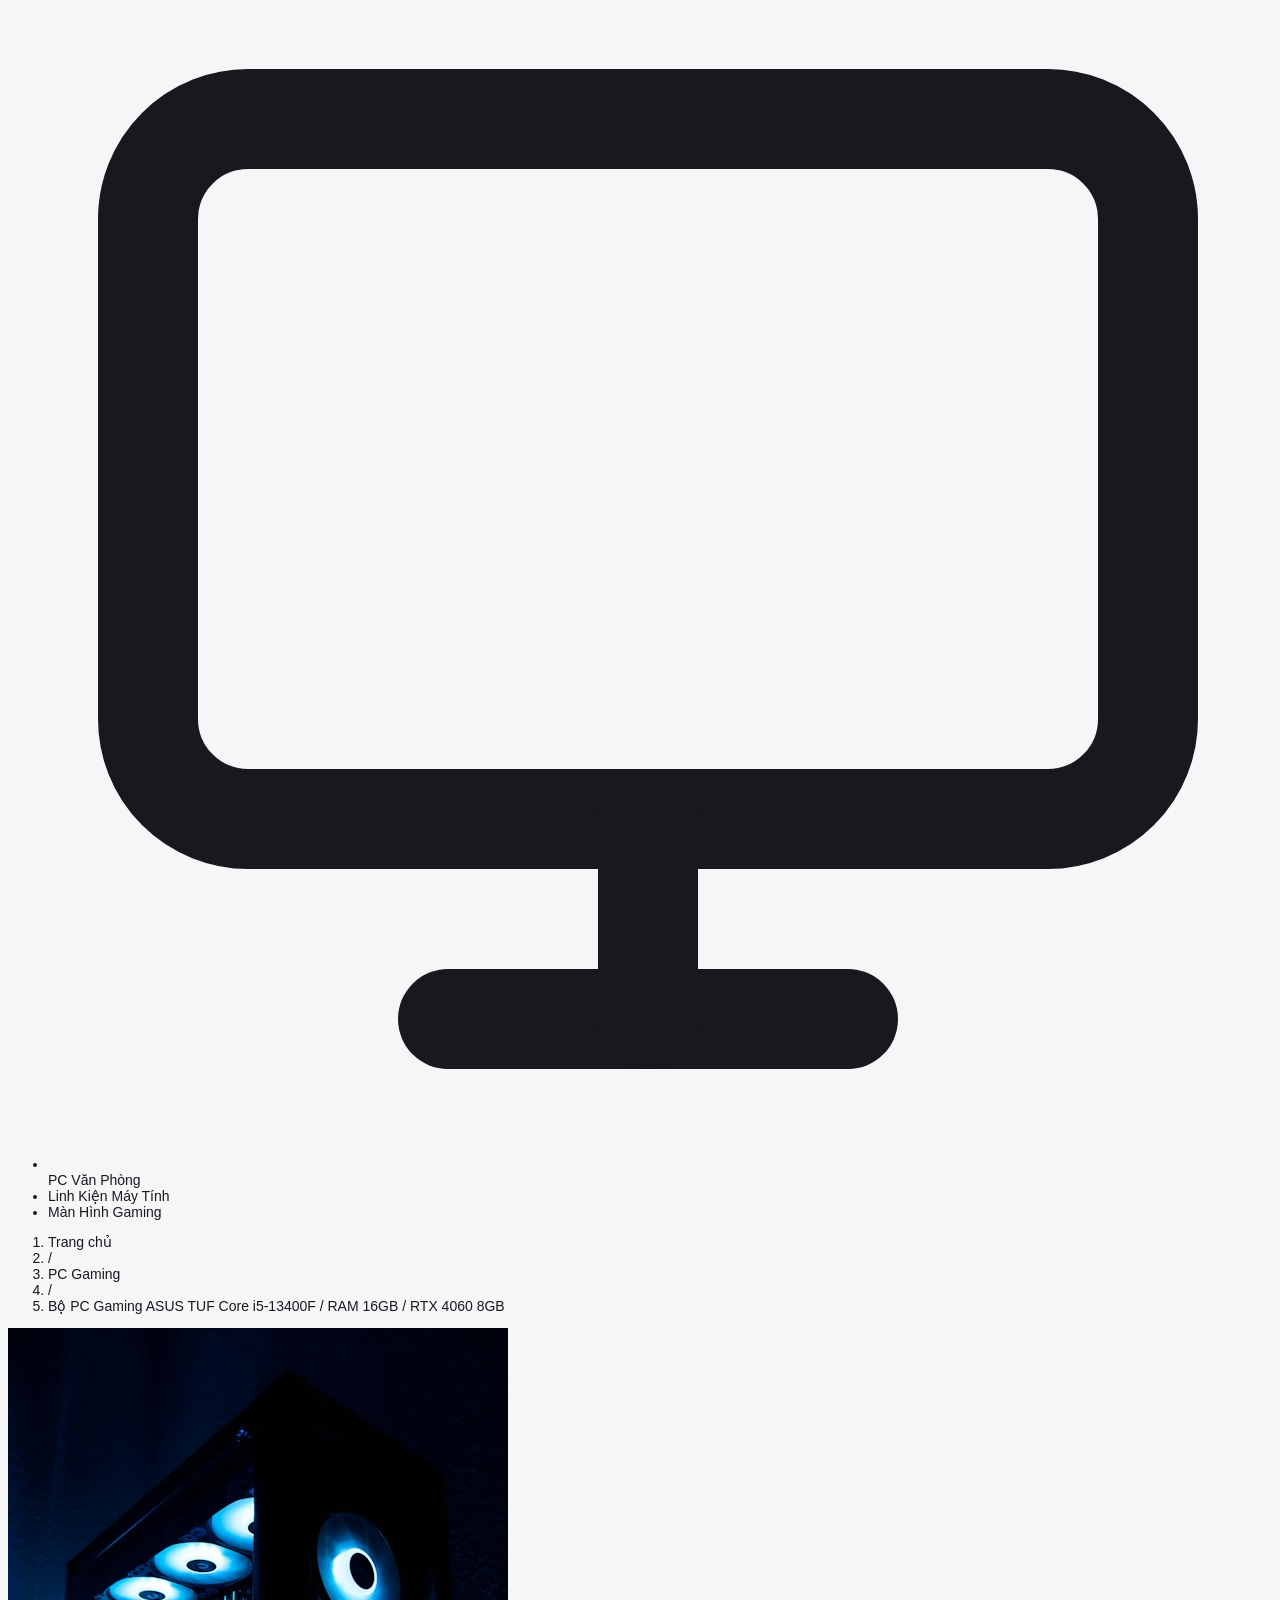
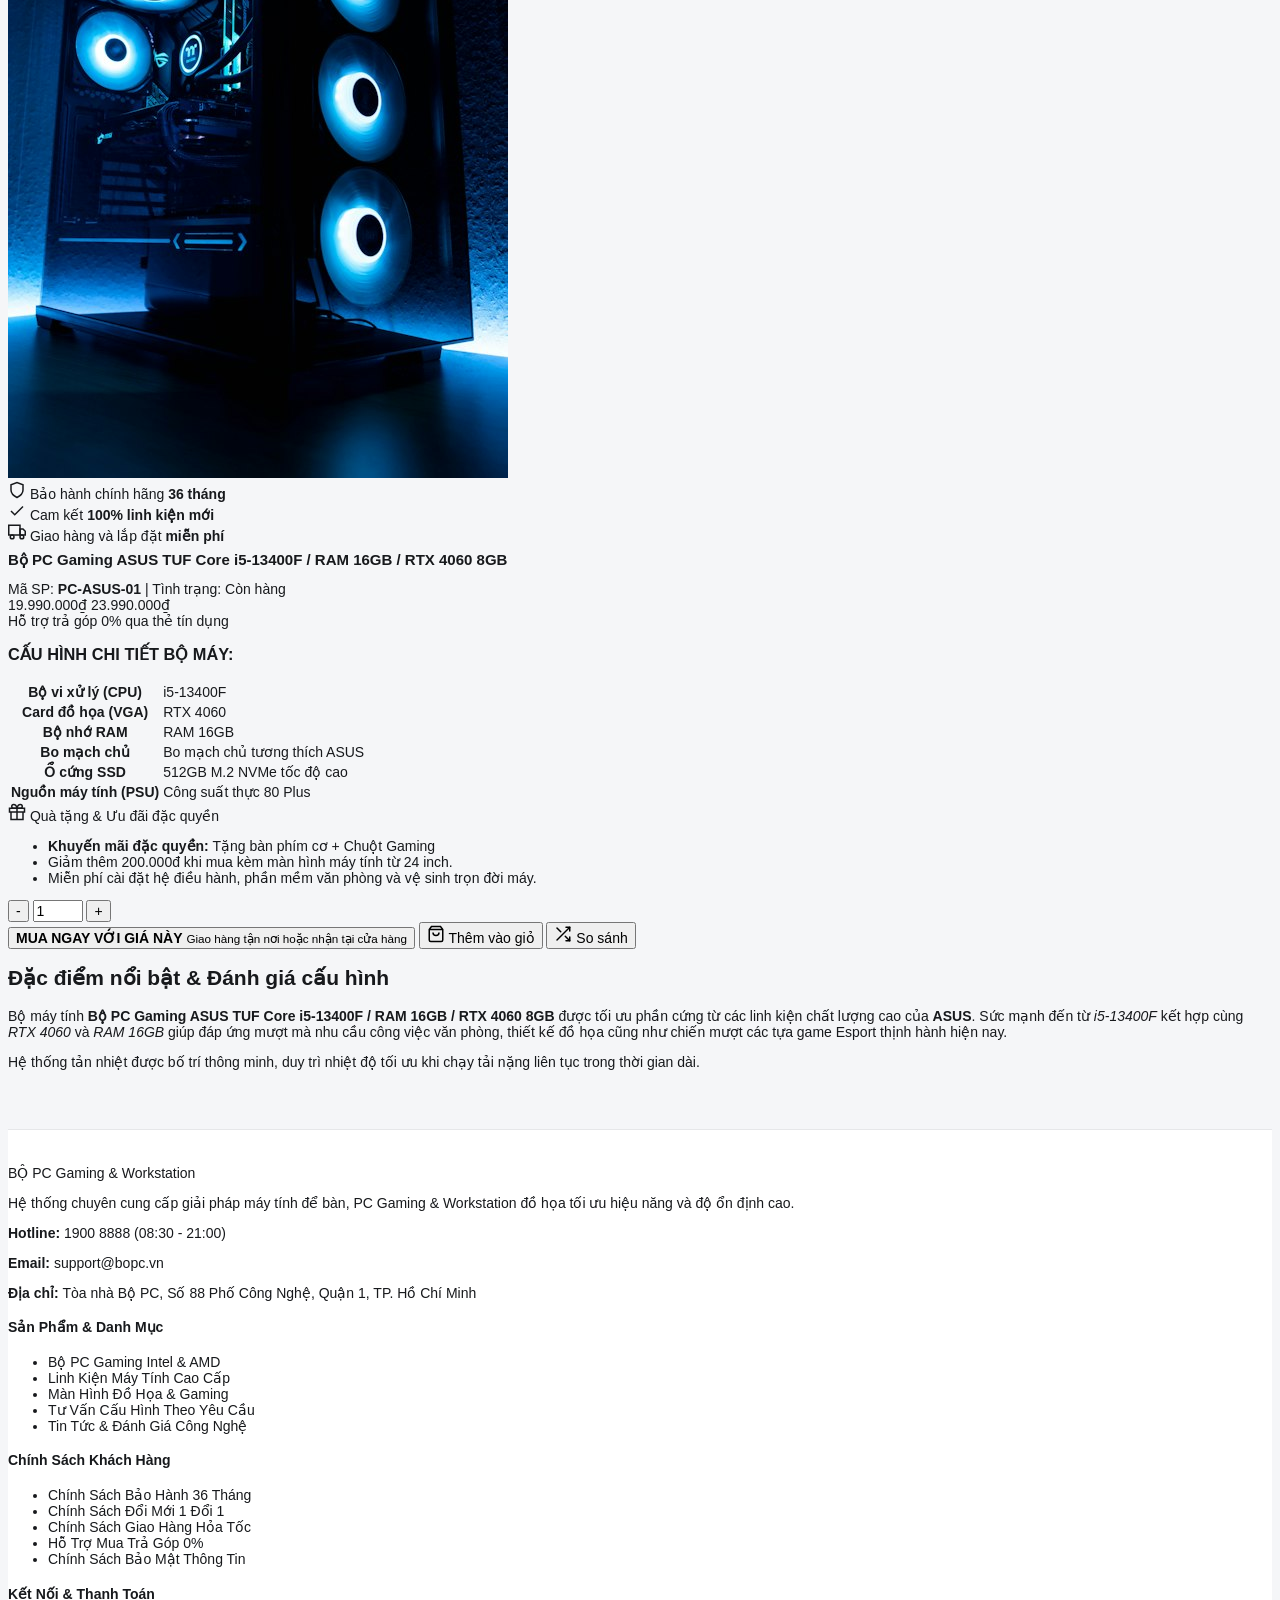
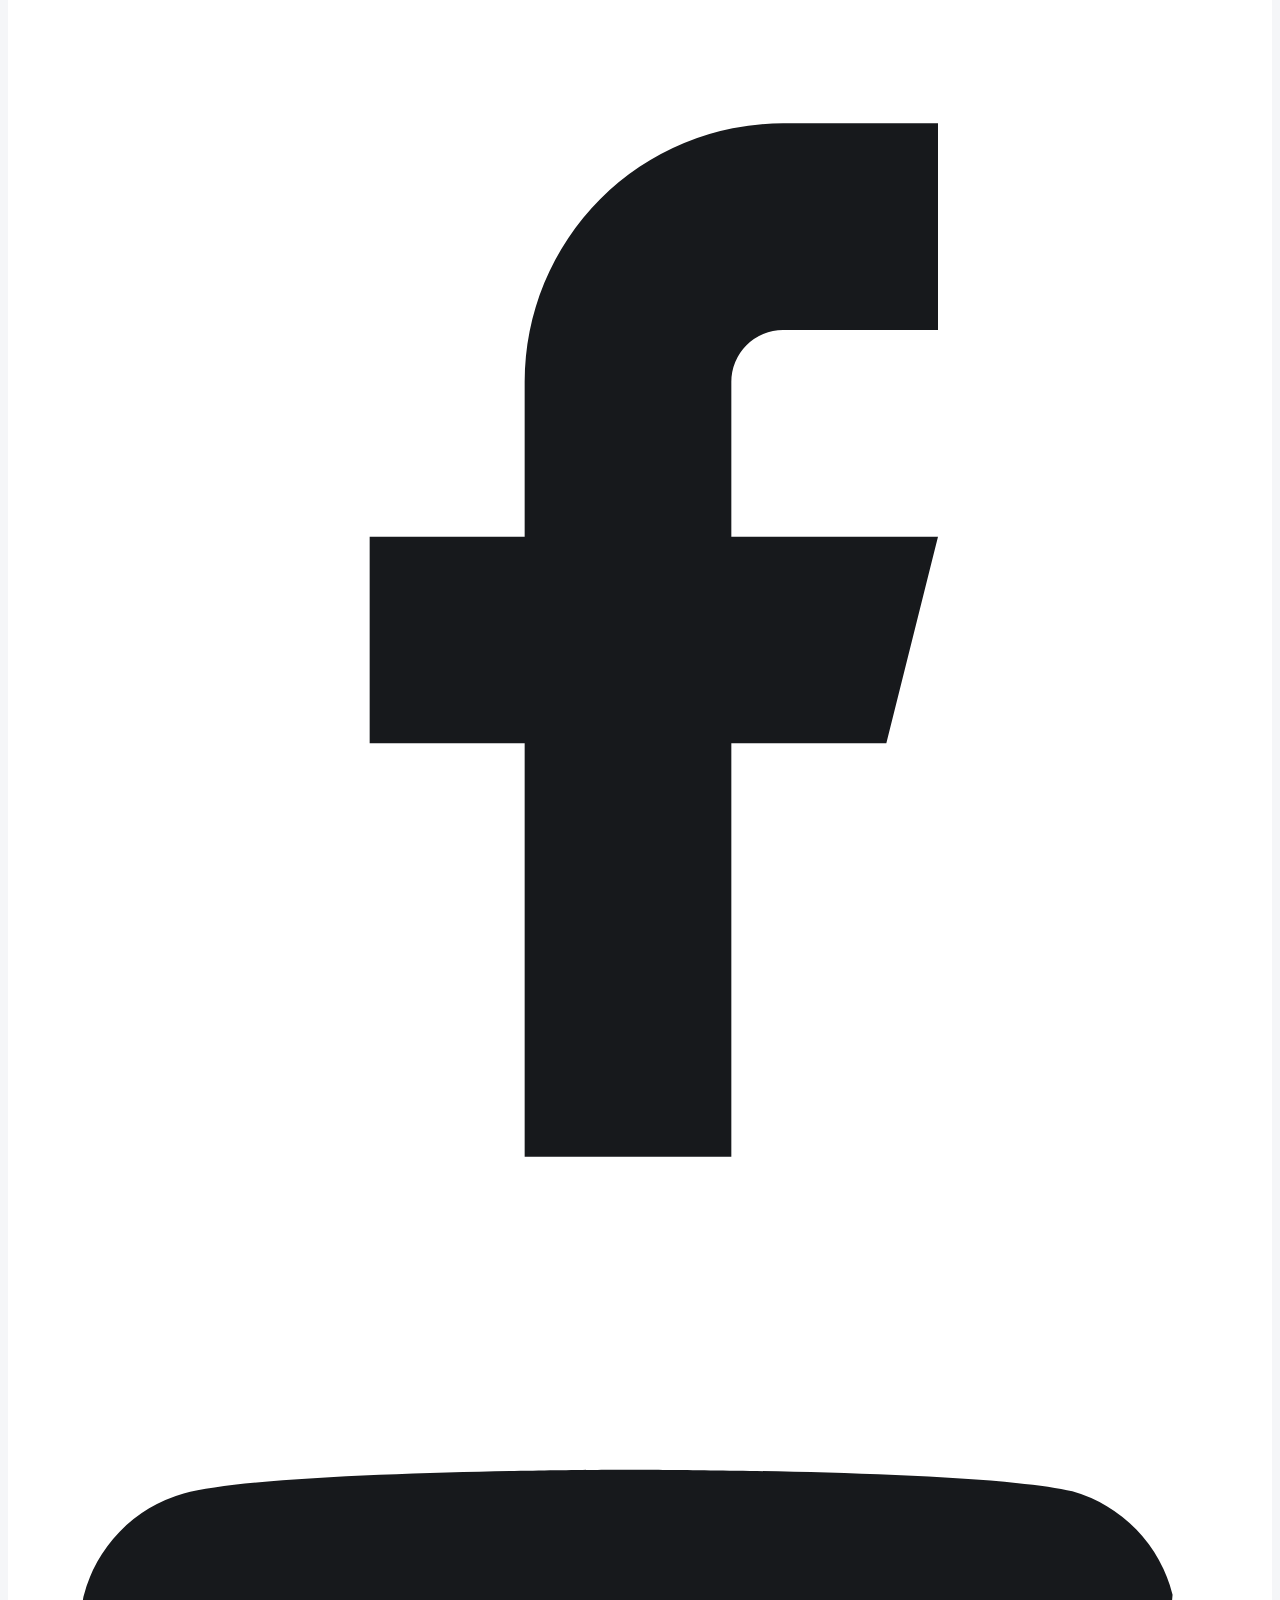
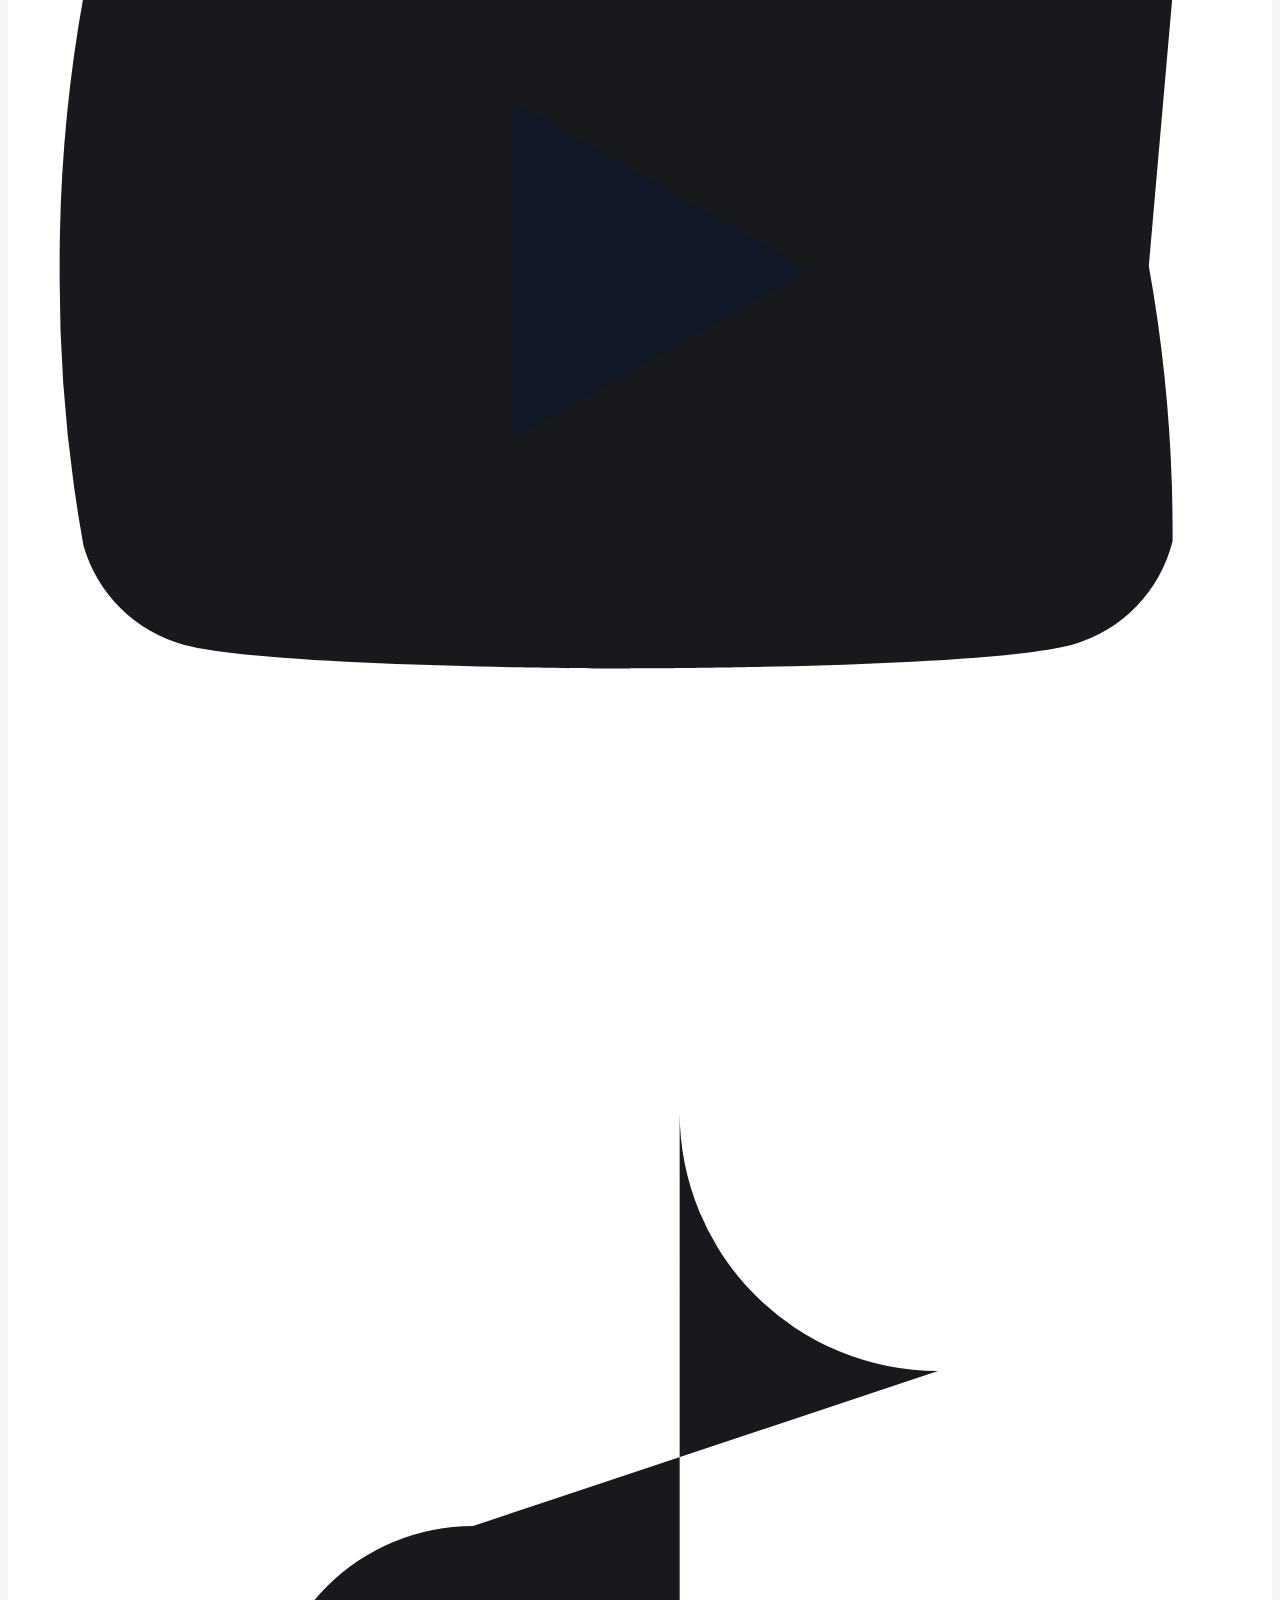
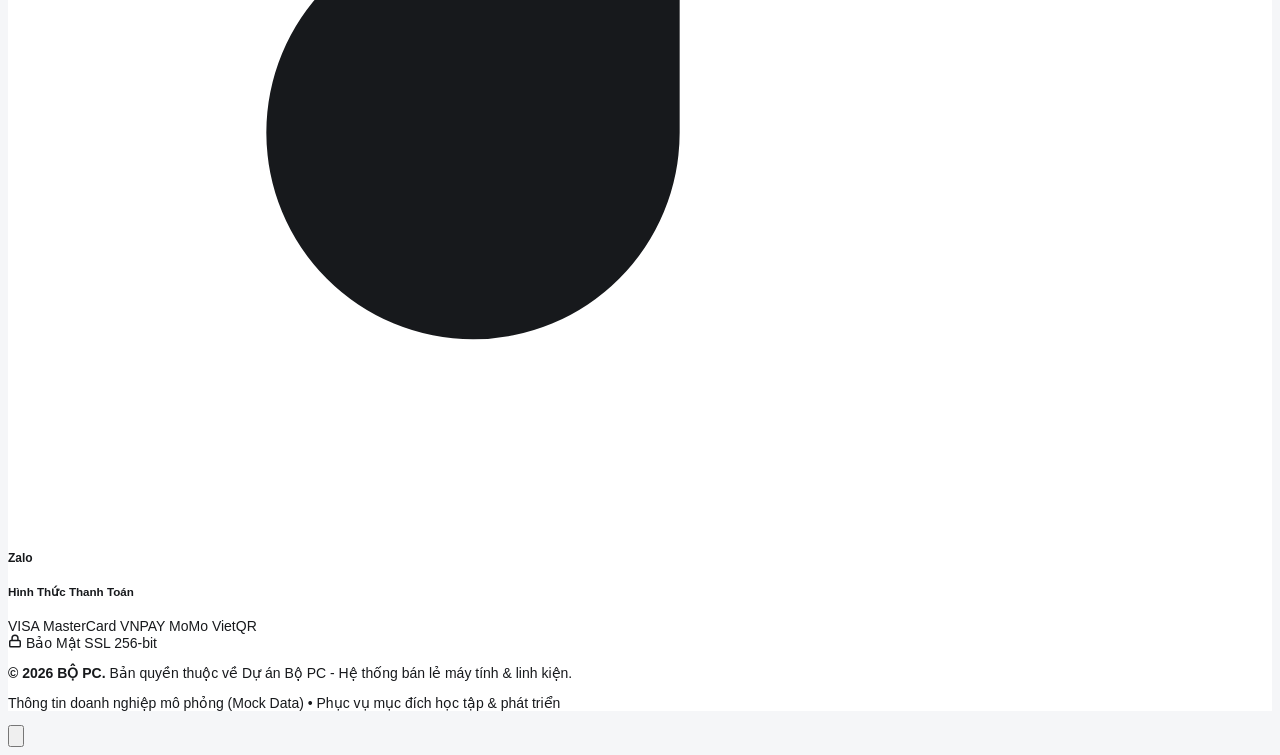
==== commit 115ca8dc: "Them nut so sanh va script" ====
--- a/chitiet.html
+++ b/chitiet.html
@@ -262,6 +262,17 @@
                     <path d="M16 10a4 4 0 0 1-8 0"></path>
                   </svg>
                   <span>Thêm vào giỏ</span>
+                </button>
+                <!-- NÚT SO SÁNH MỚI BỔ SUNG -->
+                <button type="button" class="btn-cta btn-compare-product" id="btn-compare-product">
+                  <svg width="18" height="18" viewBox="0 0 24 24" fill="none" stroke="currentColor" stroke-width="2" stroke-linecap="round" stroke-linejoin="round">
+                    <polyline points="16 3 21 3 21 8"></polyline>
+                    <line x1="4" y1="20" x2="21" y2="3"></line>
+                    <polyline points="21 16 21 21 16 21"></polyline>
+                    <line x1="15" y1="15" x2="21" y2="21"></line>
+                    <line x1="4" y1="4" x2="9" y2="9"></line>
+                  </svg>
+                  <span>So sánh</span>
                 </button>
               </div>
             </div>
@@ -593,6 +604,26 @@
 
       document.getElementById("btn-add-cart").onclick = function () { luuVaoGio(false); };
       document.getElementById("btn-buy-now").onclick = function () { luuVaoGio(true); };
+      // SỰ KIỆN NÚT SO SÁNH: Thêm sản phẩm này vào mảng danhSachSoSanh rồi chuyển trang
+      var btnCompare = document.getElementById("btn-compare-product");
+      if (btnCompare && sp) {
+        btnCompare.onclick = function () {
+          var list = JSON.parse(localStorage.getItem("danhSachSoSanh")) || [];
+          
+          // Kiểm tra nếu sản phẩm chưa có trong danh sách
+          if (!list.includes(sp.id)) {
+            // Giới hạn tối đa 3 sản phẩm (nếu đã đủ 3 thì bỏ sản phẩm cũ nhất)
+            if (list.length >= 3) {
+              list.shift();
+            }
+            list.push(sp.id);
+            localStorage.setItem("danhSachSoSanh", JSON.stringify(list));
+          }
+
+          // Chuyển thẳng sang trang so-sanh.html
+          window.location.href = "so-sanh.html";
+        };
+      }
 
       // Chạy cập nhật ngay khi mở trang
       capNhatBadgeGio();
--- a/css/style.css
+++ b/css/style.css
@@ -1,1432 +1,1310 @@
-/**
- * ============================================================================
- * DESIGN SYSTEM & STYLESHEET - BỘ PC (E-COMMERCE GAMING & WORKSTATION)
- * Scope: 3 Core Components (Header, Navbar, Footer) + Sticky Scroll Body
- * Adapted from GearVN visual density & layout mechanics
- * ============================================================================
- */
+:root {
+  --yellow:#ffd400;
+  --ink:#17191c;
+  --muted:#74777e;
+  --line:#e6e7e9;
+  --red:#d52b30
+}
+* {
+  box-sizing:border-box
+}
+body {
+  font-family:Arial,Helvetica,sans-serif;
+  color:var(--ink);
+  background:#f5f6f8;
+  font-size:14px
+}
+a {
+  color:inherit;
+  text-decoration:none
+}
+button,input,select,textarea {
+  font:inherit
+}
+button,a,input,select,textarea {
+  touch-action:manipulation
+}
+a:hover {
+  color:#665700
+}
+button:focus-visible,a:focus-visible {
+  outline:3px solid #8c7700;
+  outline-offset:3px
+}
+.container {
+  max-width:1240px
+}
+.top-strip {
+  background:#202225;
+  color:#f2f2f2;
+  text-align:center;
+  padding:8px 3%;
+  font-size:10px;
+  letter-spacing:1.4px
+}
+.top-strip span {
+  float:right;
+  color:#bbb;
+  letter-spacing:0
+}
+header {
+  background:var(--yellow)
+}
+.header-main {
+  display:flex;
+  align-items:center;
+  gap:27px;
+  min-height:88px
+}
+.logo {
+  font-size:30px;
+  font-weight:900;
+  letter-spacing:-1.7px;
+  white-space:nowrap
+}
+.logo span:not(.logo-mark) {
+  font-weight:400
+}
+.logo b {
+  font-size:10px;
+  vertical-align:top;
+  letter-spacing:0
+}
+.logo-mark {
+  font-size:34px;
+  vertical-align:middle;
+  margin-right:5px
+}
+.header-search {
+  display:flex;
+  flex:1;
+  background:white;
+  border-radius:7px;
+  overflow:hidden;
+  max-width:470px
+}
+.header-search input {
+  width:100%;
+  border:0;
+  outline:0;
+  padding:14px
+}
+.header-search button {
+  border:0;
+  background:white;
+  font-size:28px;
+  padding:0 15px
+}
+.header-contact {
+  font-size:11px
+}
+.header-contact strong {
+  display:block;
+  font-size:16px
+}
+.account-link,.cart-link {
+  display:flex;
+  gap:7px;
+  align-items:center;
+  white-space:nowrap
+}
+.cart-link {
+  padding:10px;
+  border:1px solid #ba9b00;
+  border-radius:6px
+}
+.cart-count {
+  background:#18191b;
+  color:#fff;
+  border-radius:50%;
+  min-width:20px;
+  text-align:center;
+  font-size:11px;
+  padding:2px
+}
+.logout-link {
+  border:0;
+  background:none;
+  font-size:11px;
+  padding:0
+}
+.nav-main {
+  display:flex;
+  gap:32px;
+  align-items:center;
+  min-height:49px;
+  border-top:1px solid #d8b700;
+  font-size:13px
+}
+.all-category {
+  font-weight:700
+}
+.nav-main .active {
+  font-weight:700
+}
+.compare-count {
+  font-size:10px;
+  background:#fff8bc;
+  border-radius:4px;
+  padding:2px 4px
+}
+.nav-note {
+  margin-left:auto;
+  font-size:11px
+}
+.breadcrumbs {
+  padding:22px 0;
+  color:var(--muted);
+  font-size:12px
+}
+.breadcrumbs a {
+  color:#4f535a
+}
+.page-heading {
+  font-size:30px;
+  font-weight:750;
+  margin:4px 0 25px
+}
+.hero {
+  display:grid;
+  grid-template-columns:2.2fr 1fr;
+  gap:16px;
+  margin-top:24px
+}
+.hero-main {
+  position:relative;
+  min-height:360px;
+  overflow:hidden;
+  border-radius:12px;
+  background:#171a23;
+  color:white;
+  padding:40px;
+  display:flex;
+  align-items:center
+}
+.hero-main:after {
+  content:'';
+  position:absolute;
+  width:400px;
+  height:400px;
+  border-radius:50%;
+  background:radial-gradient(circle,#68651d55,transparent 68%);
+  right:-15px;
+  top:-20px
+}
+.hero-copy {
+  position:relative;
+  z-index:2;
+  max-width:55%
+}
+.hero-kicker {
+  font-size:10px;
+  letter-spacing:2px;
+  color:#ffe35b
+}
+.hero-main h1 {
+  font-weight:800;
+  letter-spacing:-1.8px;
+  font-size:43px;
+  line-height:1.14;
+  margin:16px 0
+}
+.hero-main h1 em {
+  font-style:normal;
+  color:var(--yellow)
+}
+.hero-main p {
+  color:#bcbfc7;
+  font-size:12px;
+  line-height:1.8
+}
+.hero-main img {
+  position:absolute;
+  width:51%;
+  right:-10px;
+  bottom:-14px;
+  z-index:1;
+  filter:drop-shadow(0 15px 25px #000)
+}
+.btn-yellow {
+  background:var(--yellow);
+  border:1px solid var(--yellow);
+  font-weight:700;
+  padding:11px 20px;
+  color:#17191c
+}
+.btn-yellow:hover {
+  background:#edc500;
+  border-color:#edc500;
+  color:#000
+}
+.hero-copy .btn {
+  font-size:12px;
+  margin-top:7px
+}
+.hero-side {
+  display:grid;
+  gap:16px
+}
+.mini-banner {
+  position:relative;
+  padding:24px;
+  border-radius:12px;
+  overflow:hidden;
+  background:#e5eaf1;
+  display:flex;
+  align-items:center;
+  min-height:172px
+}
+.mini-banner:last-child {
+  background:#ede6dd
+}
+.mini-banner h2 {
+  font-size:21px;
+  line-height:1.25;
+  font-weight:750;
+  max-width:65%;
+  position:relative;
+  z-index:2
+}
+.mini-banner p {
+  font-size:10px;
+  letter-spacing:1px;
+  color:#5c6068;
+  margin-bottom:8px
+}
+.mini-banner img {
+  position:absolute;
+  width:48%;
+  right:-15px;
+  bottom:-13px
+}
+.mini-banner a {
+  font-size:11px;
+  position:relative;
+  z-index:2
+}
+.benefits {
+  display:flex;
+  justify-content:space-around;
+  padding:21px 0;
+  font-size:11px;
+  color:#565b63
+}
+.benefits b {
+  color:#32363e
+}
+.benefits span {
+  display:flex;
+  gap:10px;
+  align-items:center
+}
+.benefits i {
+  font-style:normal;
+  font-size:20px
+}
+.section-heading {
+  display:flex;
+  align-items:center;
+  justify-content:space-between;
+  margin:30px 0 18px;
+  gap:15px
+}
+.section-heading h2 {
+  font-size:23px;
+  font-weight:750;
+  letter-spacing:-.5px;
+  margin:0
+}
+.section-heading p {
+  color:var(--muted);
+  font-size:12px;
+  margin:7px 0 0
+}
+.section-heading>a {
+  font-size:12px;
+  white-space:nowrap
+}
+.category-grid {
+  display:grid;
+  grid-template-columns:repeat(3,1fr);
+  gap:16px
+}
+.category-card {
+  background:#fff;
+  border:1px solid var(--line);
+  border-radius:9px;
+  display:flex;
+  align-items:center;
+  justify-content:space-between;
+  padding:15px 24px;
+  height:112px
+}
+.category-card strong {
+  font-size:17px;
+  display:block
+}
+.category-card span {
+  font-size:11px;
+  color:var(--muted);
+  display:block;
+  margin-top:7px
+}
+.category-card img {
+  width:95px;
+  height:100px;
+  object-fit:contain
+}
+.section-tabs {
+  display:flex;
+  gap:8px
+}
+.section-tabs a {
+  border:1px solid var(--line);
+  background:white;
+  padding:7px 13px;
+  border-radius:5px;
+  font-size:11px
+}
+.section-tabs a:first-child {
+  background:#202225;
+  color:white;
+  border-color:#202225
+}
+.product-grid {
+  display:grid;
+  grid-template-columns:repeat(4,minmax(0,1fr));
+  gap:16px
+}
+.product-card {
+  background:white;
+  border:1px solid var(--line);
+  border-radius:9px;
+  overflow:hidden;
+  transition:transform .2s,box-shadow .2s;
+  min-width:0
+}
+.product-card:hover {
+  transform:translateY(-4px);
+  box-shadow:0 8px 22px #0000000a
+}
+.product-image {
+  position:relative;
+  display:block;
+  background:linear-gradient(150deg,#fff,#f4f5f6);
+  height:218px;
+  padding:16px
+}
+.product-image img {
+  width:100%;
+  height:100%;
+  object-fit:contain;
+  transition:transform .2s
+}
+.product-card:hover img {
+  transform:scale(1.04)
+}
+.product-tag {
+  position:absolute;
+  left:13px;
+  top:13px;
+  font-size:9px;
+  padding:4px 7px;
+  background:#fff3d1;
+  color:#8c6200;
+  border-radius:3px;
+  z-index:1
+}
+.product-body {
+  padding:18px
+}
+.eyebrow {
+  font-size:10px;
+  letter-spacing:.7px;
+  color:#777c83;
+  text-transform:uppercase
+}
+.product-title {
+  font-size:15px;
+  font-weight:700;
+  display:block;
+  margin:7px 0 12px
+}
+.spec-chips {
+  display:flex;
+  flex-wrap:wrap;
+  gap:5px;
+  min-height:49px;
+  margin-bottom:14px
+}
+.spec-chips span {
+  background:#f3f4f6;
+  border:1px solid #ebedf0;
+  border-radius:3px;
+  font-size:10px;
+  color:#626772;
+  padding:3px 6px
+}
+.old-price {
+  font-size:11px;
+  color:#8a8e95;
+  text-decoration:line-through;
+  margin:5px 0
+}
+.old-price span {
+  display:inline-block;
+  text-decoration:none;
+  background:#ffe9e9;
+  color:#c63232;
+  padding:2px 4px;
+  margin-left:8px
+}
+.price {
+  font-size:19px;
+  color:var(--red);
+  font-weight:750
+}
+.product-actions {
+  display:flex;
+  gap:7px;
+  margin-top:14px
+}
+.btn-buy {
+  background:#fff9d9;
+  border:1px solid #e8d97e;
+  font-size:11px;
+  flex:1;
+  padding:8px
+}
+.btn-buy:hover {
+  background:var(--yellow)
+}
+.compare-btn {
+  border:1px solid var(--line);
+  padding:3px 10px;
+  font-size:19px
+}
+.sale-section {
+  background:#fff3cb;
+  border:1px solid #f1e2ae;
+  padding:22px;
+  border-radius:12px;
+  margin-top:36px
+}
+.sale-section .section-heading {
+  margin-top:0
+}
+.sale-label {
+  font-size:10px;
+  letter-spacing:2px;
+  color:#8b6500
+}
+.wide-banner {
+  background:#22252b;
+  color:white;
+  padding:28px 35px;
+  border-radius:10px;
+  display:flex;
+  align-items:center;
+  justify-content:space-between;
+  margin-top:36px
+}
+.wide-banner h2 {
+  font-size:23px;
+  font-weight:700
+}
+.wide-banner p {
+  margin:0;
+  color:#b8bbc2;
+  font-size:12px
+}
+.wide-banner h2 span {
+  color:var(--yellow)
+}
+main {
+  padding-bottom:45px;
+  min-height:55vh
+}
+.service-row {
+  display:grid;
+  grid-template-columns:repeat(4,1fr);
+  padding:30px 12px;
+  border-top:1px solid var(--line);
+  gap:20px
+}
+.service-row>div {
+  font-size:19px
+}
+.service-row strong {
+  font-size:12px;
+  margin-left:8px
+}
+.service-row span {
+  display:block;
+  font-size:10px;
+  margin:6px 0 0 29px;
+  color:var(--muted)
+}
+footer {
+  background:white;
+  border-top:1px solid var(--line);
+  padding-top:35px
+}
+.footer-grid {
+  display:grid;
+  grid-template-columns:1.5fr 1fr 1fr 1.3fr;
+  gap:30px
+}
+.footer-grid .logo {
+  font-size:26px
+}
+.footer-grid h3 {
+  font-size:13px;
+  font-weight:700;
+  margin:8px 0 18px
+}
+.footer-grid p,.footer-grid>div>a:not(.logo) {
+  display:block;
+  font-size:11px;
+  color:#777c83;
+  line-height:1.9;
+  margin:9px 0
+}
+.footer-bottom {
+  border-top:1px solid var(--line);
+  padding:19px 12px;
+  margin-top:25px;
+  font-size:10px;
+  color:#83878e
+}
+.panel {
+  background:white;
+  border:1px solid var(--line);
+  padding:27px;
+  border-radius:10px
+}
+.muted {
+  color:var(--muted);
+  font-size:12px;
+  line-height:1.8
+}
+.filter-bar {
+  display:grid;
+  grid-template-columns:2fr repeat(4,1fr) auto;
+  gap:10px;
+  padding:20px;
+  margin-bottom:20px
+}
+.filter-bar label {
+  display:block;
+  font-size:11px;
+  margin-bottom:7px
+}
+.filter-bar .form-control,.filter-bar .form-select {
+  font-size:12px;
+  padding:10px
+}
+.filter-bar .btn {
+  align-self:end
+}
+.listing-toolbar {
+  display:flex;
+  justify-content:space-between;
+  margin:22px 0
+}
+.pagination-bar {
+  display:flex;
+  justify-content:center;
+  gap:8px;
+  margin-top:25px
+}
+.pagination-bar .btn {
+  min-width:38px
+}
+.empty-state {
+  text-align:center;
+  padding:70px 20px;
+  grid-column:1/-1;
+  background:#fff;
+  border-radius:10px
+}
+.empty-state h2 {
+  font-size:22px;
+  margin:20px 0
+}
+.empty-icon {
+  font-size:45px;
+  color:#b3a569
+}
+.detail-layout {
+  display:grid;
+  grid-template-columns:1fr 1fr;
+  gap:24px
+}
+.detail-visual {
+  background:#eef0f3;
+  text-align:center
+}
+.detail-visual>img {
+  display:block;
+  width:100%;
+  height:360px;
+  object-fit:contain
+}
+.detail-visual p {
+  font-size:10px;
+  color:#888
+}
+.detail-layout h1 {
+  font-size:30px;
+  margin:15px 0 20px;
+  font-weight:750
+}
+.detail-price {
+  font-size:36px;
+  color:var(--red);
+  font-weight:700;
+  margin:8px 0
+}
+.detail-highlights {
+  padding:20px;
+  background:#f5f6f8;
+  line-height:2;
+  border-radius:8px;
+  margin:20px 0
+}
+.panel h2 {
+  font-size:20px;
+  font-weight:700;
+  margin-bottom:20px
+}
+.detail-layout p {
+  line-height:1.8
+}
+.table {
+  font-size:13px;
+  vertical-align:middle
+}
+.table th {
+  font-weight:600
+}
+.table>:not(caption)>*>* {
+  padding:15px
+}
+.compare-table {
+  min-width:650px
+}
+.compare-table th,.compare-table td {
+  width:25%
+}
+.compare-table thead th {
+  vertical-align:top
+}
+.compare-table img {
+  display:block;
+  width:140px;
+  height:155px;
+  object-fit:contain;
+  margin:auto
+}
+.compare-table a {
+  display:block
+}
+.text-button {
+  border:0;
+  background:none;
+  font-size:12px;
+  padding:8px 0
+}
+.shopping-layout {
+  display:grid;
+  grid-template-columns:2fr 1fr;
+  gap:24px;
+  align-items:start
+}
+.cart-item {
+  display:grid;
+  grid-template-columns:85px 1fr 105px 120px;
+  gap:15px;
+  align-items:center;
+  padding:20px 0;
+  border-bottom:1px solid var(--line)
+}
+.cart-item:last-child {
+  border-bottom:0
+}
+.cart-item img {
+  width:85px;
+  height:100px;
+  object-fit:contain
+}
+.cart-item .price {
+  font-size:15px
+}
+.quantity {
+  width:80px;
+  margin-top:5px
+}
+.order-summary p {
+  display:flex;
+  justify-content:space-between;
+  gap:15px;
+  font-size:12px;
+  margin:20px 0
+}
+.order-summary p strong {
+  text-align:right
+}
+.continue-link {
+  display:block;
+  text-align:center;
+  margin-top:17px;
+  font-size:12px
+}
+.form-control,.form-select {
+  padding:11px;
+  font-size:14px
+}
+.form-label {
+  font-size:12px;
+  font-weight:600;
+  margin-bottom:8px
+}
+.form-group {
+  margin-bottom:19px
+}
+.invalid-feedback {
+  font-size:11px
+}
+.form-layout {
+  display:grid;
+  grid-template-columns:1fr 1fr;
+  max-width:950px;
+  margin:20px auto;
+  border-radius:14px;
+  overflow:hidden;
+  background:white;
+  border:1px solid var(--line)
+}
+.form-art {
+  background:#202329;
+  padding:45px;
+  display:flex;
+  flex-direction:column;
+  justify-content:center;
+  color:white
+}
+.form-art h1 {
+  font-size:36px;
+  font-weight:750;
+  letter-spacing:-1px
+}
+.form-art h1 span {
+  color:var(--yellow)
+}
+.form-art p {
+  font-size:12px;
+  color:#bdc0c8;
+  line-height:1.8
+}
+.form-art img {
+  width:100%;
+  height:270px;
+  object-fit:contain
+}
+.form-side {
+  padding:38px
+}
+.form-side h2 {
+  font-size:25px;
+  font-weight:700;
+  margin-bottom:10px
+}
+.demo-note {
+  font-size:11px;
+  background:#fff8d9;
+  padding:12px;
+  line-height:1.7;
+  color:#6b6031;
+  border-radius:5px;
+  margin:15px 0 22px
+}
+.form-links {
+  font-size:12px;
+  text-align:center;
+  margin-top:20px
+}
+.form-links a {
+  font-weight:700;
+  text-decoration:underline
+}
+.contact-layout {
+  display:grid;
+  grid-template-columns:1fr 1.4fr;
+  gap:24px
+}
+.contact-info {
+  background:#202329;
+  color:white;
+  padding:35px;
+  border-radius:10px
+}
+.contact-info h2 {
+  font-size:28px;
+  font-weight:700
+}
+.contact-info p {
+  font-size:13px;
+  line-height:1.9;
+  color:#c7cad0
+}
+.contact-info strong {
+  color:var(--yellow)
+}
+.contact-info hr {
+  margin:28px 0
+}
+.contact-info .eyebrow {
+  color:#c6b44c
+}
+.two-fields {
+  display:grid;
+  grid-template-columns:1fr 1fr;
+  gap:16px
+}
+.policy-panel {
+  margin-top:25px
+}
+.policy-panel p {
+  line-height:1.8;
+  font-size:13px
+}
+.success-state {
+  text-align:center;
+  padding:65px 25px
+}
+.success-state h1 {
+  font-size:30px;
+  font-weight:700
+}
+.success-mark {
+  background:#e7f5eb;
+  color:#267847;
+  font-size:38px;
+  width:80px;
+  height:80px;
+  border-radius:50%;
+  margin:0 auto 20px;
+  line-height:80px
+}
+#notice {
+  position:fixed;
+  right:20px;
+  bottom:20px;
+  max-width:450px;
+  z-index:2000
+}
+#notice .alert {
+  margin:0;
+  font-size:13px;
+  padding-right:50px
+}
+#notice .btn-close {
+  position:absolute;
+  right:15px;
+  top:17px
+}
+.form-check {
+  margin:17px 0
+}
+.form-check-input:checked {
+  background-color:#373b43;
+  border-color:#373b43
+}
+#bank-info {
+  display:none
+}
+.page-intro {
+  margin-bottom:25px
+}
+.page-intro .page-heading {
+  margin-bottom:10px
+}
+.small-note {
+  font-size:10px;
+  color:#8b8f95;
+  margin-top:18px
+}
 
-/* --- 1. AUTHORITATIVE DESIGN TOKENS (:root) --- */
-:root {
-  /* Brand & Commercial Accents */
-  --color-primary: #d70018;          /* High-voltage brand red (GearVN signature) */
-  --color-primary-dark: #b30013;     /* Deep crimson for hover/active */
-  --color-primary-deeper: #8a000e;   /* Focus ring & pressed state */
-  --color-primary-light: #fef2f2;    /* Subtle pink/red tint for active pills */
-  --color-primary-subtle: #fee2e2;   /* Tag border & background */
+@media(min-width:1400px) {
+  .container {
+  max-width:1240px
+}
 
-  /* Neutral Surface Palette */
-  --color-bg-body: #f4f6f8;          /* Neutral commercial light canvas */
-  --color-surface: #ffffff;          /* Pure white card & container fill */
+}
 
-  /* Dark UI & Footer Palette (WCAG AA > 4.5:1) */
-  --color-dark-header: #1e1e1e;      /* Header dropdown & catalog background */
-  --color-dark-surface: #111827;     /* High-contrast footer background */
-  --color-dark-elevated: #1f2937;    /* Footer card & badge background */
-  --color-dark-border: #374151;      /* Footer divider line */
+@media(max-width:1100px) {
+  .header-contact,.nav-note {
+  display:none
+}
+.header-main {
+  gap:18px
+}
+.nav-main {
+  gap:22px
+}
+.hero-main {
+  padding:28px
+}
+.hero-main h1 {
+  font-size:35px
+}
+.product-grid {
+  gap:12px
+}
+.product-body {
+  padding:13px
+}
+.filter-bar {
+  grid-template-columns:repeat(3,1fr)
+}
+.cart-item {
+  grid-template-columns:60px 1fr 90px
+}
+.cart-item>strong {
+  grid-column:2/4
+}
+.cart-item img {
+  width:60px
+}
+.form-art {
+  padding:30px
+}
 
-  /* Typography Colors */
-  --color-text-main: #111827;        /* Body text: 14.5:1 on white */
-  --color-text-heading: #030712;     /* High emphasis titles */
-  --color-text-muted: #4b5563;       /* Secondary details & specs */
-  --color-text-placeholder: #52525b; /* Form placeholders */
-  --color-text-inverse: #ffffff;     /* White text on dark/red */
-  --color-text-footer-muted: #9ca3af;/* Footer muted text: 6.2:1 on #111827 */
-  --color-text-footer-bright: #f3f4f6;
+}
 
-  /* Accents & Status */
-  --color-accent-gold: #d97706;      /* Star ratings & VIP tags */
-  --color-accent-green: #059669;     /* In-stock status & guarantees */
-  --color-accent-blue: #1d4ed8;      /* Tech spec highlights */
+@media(max-width:767px) {
+  .top-strip {
+  font-size:8px;
+  letter-spacing:.5px
+}
+.top-strip span {
+  display:none
+}
+.header-main {
+  flex-wrap:wrap;
+  gap:12px;
+  padding:15px 16px
+}
+.logo {
+  font-size:27px
+}
+.header-search {
+  order:4;
+  flex:1 0 100%;
+  max-width:100%
+}
+.account-link {
+  margin-left:auto;
+  font-size:12px
+}
+.cart-link {
+  font-size:12px;
+  padding:6px
+}
+.logout-link {
+  font-size:10px
+}
+.nav-main {
+  overflow:auto;
+  gap:22px;
+  white-space:nowrap;
+  padding:13px 16px;
+  min-height:0;
+  font-size:12px
+}
+.all-category span {
+  display:none
+}
+.hero {
+  grid-template-columns:1fr;
+  margin-top:15px;
+  gap:12px
+}
+.hero-main {
+  min-height:315px;
+  padding:25px
+}
+.hero-main h1 {
+  font-size:35px
+}
+.hero-copy {
+  max-width:60%
+}
+.hero-main img {
+  width:53%;
+  right:-25px
+}
+.hero-side {
+  grid-template-columns:1fr 1fr;
+  gap:12px
+}
+.mini-banner {
+  min-height:140px;
+  padding:16px
+}
+.mini-banner h2 {
+  font-size:17px;
+  max-width:80%
+}
+.mini-banner p {
+  font-size:8px
+}
+.mini-banner img {
+  width:55%;
+  opacity:.65
+}
+.benefits {
+  flex-wrap:wrap;
+  gap:16px;
+  justify-content:space-between;
+  padding:20px 5px
+}
+.benefits span {
+  width:46%;
+  font-size:10px
+}
+.section-heading {
+  margin-top:25px;
+  flex-wrap:wrap
+}
+.section-heading h2 {
+  font-size:21px
+}
+.category-grid {
+  gap:9px
+}
+.category-card {
+  height:auto;
+  min-height:135px;
+  flex-direction:column-reverse;
+  padding:12px 5px;
+  text-align:center
+}
+.category-card strong {
+  font-size:12px
+}
+.category-card span {
+  font-size:9px
+}
+.category-card img {
+  height:65px;
+  width:65px
+}
+.product-grid {
+  grid-template-columns:repeat(2,minmax(0,1fr));
+  gap:10px
+}
+.product-image {
+  height:180px;
+  padding:15px 8px 0
+}
+.product-tag {
+  font-size:8px;
+  left:8px;
+  top:8px
+}
+.product-body {
+  padding:12px
+}
+.product-title {
+  font-size:13px
+}
+.eyebrow {
+  font-size:8px
+}
+.spec-chips {
+  min-height:70px;
+  gap:4px
+}
+.spec-chips span {
+  font-size:9px;
+  padding:2px 4px
+}
+.price {
+  font-size:17px
+}
+.product-actions {
+  gap:5px
+}
+.btn-buy {
+  font-size:10px;
+  padding:8px 2px
+}
+.compare-btn {
+  padding:3px 8px
+}
+.sale-section {
+  padding:12px;
+  margin-top:25px
+}
+.section-tabs {
+  gap:5px
+}
+.section-tabs a {
+  font-size:10px;
+  padding:6px 9px
+}
+.wide-banner {
+  padding:22px;
+  gap:15px
+}
+.wide-banner h2 {
+  font-size:19px
+}
+.wide-banner .btn {
+  font-size:11px;
+  white-space:nowrap;
+  padding:10px
+}
+.service-row {
+  grid-template-columns:1fr 1fr;
+  padding:20px 12px
+}
+.footer-grid {
+  grid-template-columns:1fr 1fr;
+  gap:15px
+}
+.footer-grid>div:first-child {
+  grid-column:1/-1
+}
+.footer-grid>div:last-child {
+  grid-column:1/-1
+}
+.filter-bar {
+  grid-template-columns:1fr 1fr;
+  padding:15px
+}
+.filter-bar>div:first-child {
+  grid-column:1/-1
+}
+.page-heading {
+  font-size:26px
+}
+.detail-layout,.shopping-layout,.contact-layout {
+  grid-template-columns:1fr
+}
+.detail-visual>img {
+  height:290px
+}
+.detail-layout .btn-lg {
+  font-size:13px;
+  padding:12px
+}
+.panel {
+  padding:20px
+}
+.form-layout {
+  grid-template-columns:1fr;
+  margin:0 auto
+}
+.form-art {
+  padding:25px
+}
+.form-art img {
+  display:none
+}
+.form-art h1 {
+  font-size:27px;
+  margin:10px 0
+}
+.form-art p {
+  margin:0
+}
+.form-side {
+  padding:25px
+}
+.form-art .eyebrow {
+  display:none
+}
+.two-fields {
+  grid-template-columns:1fr;
+  gap:0
+}
+.cart-item {
+  gap:9px;
+  grid-template-columns:55px 1fr 80px
+}
+.cart-item strong {
+  font-size:12px
+}
+.cart-item .muted {
+  font-size:10px
+}
+.cart-item .small {
+  font-size:10px
+}
+.order-summary {
+  order:2
+}
+.contact-info {
+  padding:25px
+}
+.breadcrumbs {
+  padding:17px 0
+}
+.section-heading>a {
+  font-size:11px
+}
+#notice {
+  left:12px;
+  right:12px;
+  bottom:12px;
+  max-width:none
+}
 
-  /* Borders & Dividers */
-  --color-border: #e5e7eb;           /* Standard container border */
-  --color-border-subtle: #e2e8f0;    /* Micro-separators */
-  --color-border-focus: #d70018;     /* Active form ring */
+}
 
-  /* Typography Scale */
-  --font-family: -apple-system, BlinkMacSystemFont, "Segoe UI", Roboto, "Helvetica Neue", Arial, sans-serif;
+@media(max-width:767px) {
+  .hero-main {
+  min-height:360px;
+  padding:24px
+}
+.hero-copy {
+  max-width:100%
+}
+.hero-main h1 {
+  font-size:32px;
+  letter-spacing:-1px
+}
+.hero-main p {
+  max-width:75%;
+  font-size:11px
+}
+.hero-main img {
+  width:45%;
+  right:-20px;
+  bottom:0;
+  opacity:.85
+}
+.hero-kicker {
+  font-size:9px;
+  letter-spacing:1.3px
+}
+.hero-copy .small-note {
+  max-width:65%;
+  line-height:1.6
+}
+.hero-copy .btn {
+  font-size:11px;
+  position:relative;
+  z-index:3
+}
 
-  /* Elevation & Shadows */
-  --shadow-xs: 0 1px 2px rgba(0, 0, 0, 0.05);
-  --shadow-sm: 0 1px 3px rgba(0, 0, 0, 0.08), 0 1px 2px rgba(0, 0, 0, 0.04);
-  --shadow-header: 0 2px 8px rgba(0, 0, 0, 0.16);
-  --shadow-navbar: 0 4px 12px rgba(0, 0, 0, 0.07);
+}
 
-  /* Radius System */
-  --radius-xs: 3px;
-  --radius-sm: 4px;
-  --radius-md: 8px;
-  --radius-full: 9999px;
+.mini-banner>div {
+  width:100%
+}
 
-  /* Animation Timings */
-  --transition-fast: 150ms cubic-bezier(0.4, 0, 0.2, 1);
 
-  /* Layout & Stacking Dimensions */
-  --container-width: 1240px;
-  --header-height: 68px;
-  --navbar-height: 44px;
-  --z-header: 1000;
-  --z-navbar: 999;
-}
-
-/* --- 2. RESET & BASE STYLES --- */
-*, *::before, *::after {
-  box-sizing: border-box;
-  margin: 0;
-  padding: 0;
-}
-
-html {
-  font-family: var(--font-family);
-  font-size: 14px;
-  line-height: 1.5;
-  color: var(--color-text-main);
-  background-color: var(--color-bg-body);
-  text-rendering: optimizeLegibility;
-  -webkit-font-smoothing: antialiased;
-  scroll-behavior: smooth;
-}
-
-body {
-  min-height: 100vh;
-  display: flex;
-  flex-direction: column;
-}
-
-a {
-  color: inherit;
-  text-decoration: none;
-  transition: color var(--transition-fast), background-color var(--transition-fast);
-}
-
-img, svg {
-  display: block;
-  max-width: 100%;
-}
-
-button, input {
-  font-family: inherit;
-  font-size: inherit;
-  line-height: inherit;
-}
-
-ul, ol {
-  list-style: none;
-}
-
-/* Typography Hierarchy */
-h1 { font-size: 32px; font-weight: 900; line-height: 1.2; letter-spacing: -0.5px; }
-h2 { font-size: 24px; font-weight: 800; line-height: 1.25; letter-spacing: -0.3px; }
-h3 { font-size: 18px; font-weight: 700; line-height: 1.3; }
-h4 { font-size: 15px; font-weight: 700; line-height: 1.35; }
-h5 { font-size: 13px; font-weight: 700; line-height: 1.4; }
-
-/* Container Constraint */
-.container {
-  width: 100%;
-  max-width: var(--container-width);
-  margin-left: auto;
-  margin-right: auto;
-  padding-left: 16px;
-  padding-right: 16px;
-}
-
-/* ============================================================================
- * 3. COMPONENT 1: TOP HEADER (#top-header)
- * Sticky at top: 0, z-index: 1000
- * ============================================================================
- */
-#top-header {
-  position: sticky;
-  top: 0;
-  z-index: var(--z-header);
-  height: var(--header-height);
-  background-color: var(--color-primary);
-  color: var(--color-text-inverse);
-  box-shadow: var(--shadow-header);
-  border-bottom: 1px solid rgba(0, 0, 0, 0.12);
-}
-
-.header-wrapper {
-  display: flex;
-  align-items: center;
-  justify-content: space-between;
-  height: 100%;
-  gap: 16px;
-}
-
-/* --- Brand Logo "Bộ PC" --- */
-.brand-logo {
-  display: flex;
-  align-items: center;
-  gap: 10px;
-  flex-shrink: 0;
-  padding: 6px 4px;
-  border-radius: var(--radius-sm);
-  transition: opacity var(--transition-fast);
-}
-
-.brand-logo:hover {
-  opacity: 0.95;
-}
-
-.logo-icon-wrapper {
-  width: 38px;
-  height: 38px;
-  background: #ffffff;
-  color: var(--color-primary);
-  border-radius: var(--radius-sm);
-  display: flex;
-  align-items: center;
-  justify-content: center;
-  box-shadow: 0 2px 6px rgba(0, 0, 0, 0.25);
-}
-
-.logo-icon-wrapper svg {
-  width: 24px;
-  height: 24px;
-}
-
-.logo-text-group {
-  display: flex;
-  flex-direction: column;
-}
-
-.logo-brand-name {
-  font-size: 24px;
-  font-weight: 900;
-  letter-spacing: -0.5px;
-  text-transform: uppercase;
-  color: #ffffff;
-  line-height: 1.1;
-  text-shadow: 0 1px 2px rgba(0, 0, 0, 0.25);
-}
-
-.logo-brand-tagline {
-  font-size: 11px;
-  font-weight: 700;
-  letter-spacing: 0.8px;
-  text-transform: uppercase;
-  color: #ffffff;
-  line-height: 1;
-  margin-top: 3px;
-}
-
-/* --- Catalog Button Trigger --- */
-.header-catalog-btn {
-  display: inline-flex;
-  align-items: center;
-  gap: 9px;
-  background-color: var(--color-primary-dark);
-  color: #ffffff;
-  border: 1px solid rgba(255, 255, 255, 0.2);
-  padding: 8px 14px;
-  border-radius: var(--radius-sm);
-  cursor: pointer;
-  font-weight: 700;
-  font-size: 13.5px;
-  height: 42px;
-  flex-shrink: 0;
-  transition: background-color var(--transition-fast), border-color var(--transition-fast);
-}
-
-.header-catalog-btn:hover {
-  background-color: var(--color-primary-deeper);
-  border-color: rgba(255, 255, 255, 0.4);
-}
-
-.catalog-burger-icon {
-  width: 18px;
-  height: 18px;
-}
-
-.catalog-chevron-icon {
-  width: 12px;
-  height: 12px;
-  opacity: 0.9;
-  transition: transform var(--transition-fast);
-}
-
-.header-catalog-btn:hover .catalog-chevron-icon {
-  transform: translateY(2px);
-}
-
-/* --- Header Search Box --- */
-.header-search {
-  flex: 1;
-  max-width: 560px;
-  min-width: 240px;
-  position: relative;
-}
-
-.search-form {
-  display: flex;
-  align-items: center;
-  background-color: #ffffff;
-  border-radius: var(--radius-sm);
-  padding: 2px;
-  box-shadow: 0 1px 4px rgba(0, 0, 0, 0.15);
-  transition: box-shadow var(--transition-fast);
-}
-
-.search-form:focus-within {
-  box-shadow: 0 0 0 2px #ffffff, 0 0 0 4px rgba(215, 0, 24, 0.5);
-}
-
-.search-input {
-  flex: 1;
-  border: none;
-  outline: none;
-  padding: 9px 12px;
-  font-size: 13px;
-  color: var(--color-text-main);
-  background: transparent;
-}
-
-.search-input::placeholder {
-  color: var(--color-text-placeholder);
-  font-size: 13px;
-}
-
-.search-submit-btn {
-  background-color: var(--color-primary);
-  color: #ffffff;
-  border: none;
-  width: 36px;
-  height: 36px;
-  border-radius: var(--radius-xs);
-  display: flex;
-  align-items: center;
-  justify-content: center;
-  cursor: pointer;
-  transition: background-color var(--transition-fast);
-  flex-shrink: 0;
-}
-
-.search-submit-btn:hover {
-  background-color: var(--color-primary-dark);
-}
-
-.search-submit-btn svg {
-  width: 18px;
-  height: 18px;
-}
-
-/* --- Action Shortcuts Group --- */
-.header-actions {
-  display: flex;
-  align-items: center;
-  gap: 12px;
-  flex-shrink: 0;
-}
-
-.action-item {
-  display: flex;
-  align-items: center;
-  gap: 8px;
-  padding: 6px 10px;
-  border-radius: var(--radius-sm);
-  color: #ffffff;
-  transition: background-color var(--transition-fast);
-}
-
-.action-item:hover {
-  background-color: rgba(0, 0, 0, 0.15);
-}
-
-.action-icon-box {
-  position: relative;
-  display: flex;
-  align-items: center;
-  justify-content: center;
-}
-
-.action-icon-box svg {
-  width: 22px;
-  height: 22px;
-}
-
-.action-text {
-  display: flex;
-  flex-direction: column;
-  line-height: 1.15;
-}
-
-.action-label {
-  font-size: 12px;
-  color: #ffffff;
-  font-weight: 500;
-  opacity: 0.95;
-}
-
-.action-value {
-  font-size: 13px;
-  font-weight: 800;
-  color: #ffffff;
-  white-space: nowrap;
-}
-
-/* Cart Counter Badge */
-.cart-badge {
-  position: absolute;
-  top: -6px;
-  right: -8px;
-  background-color: #facc15;
-  color: #111827;
-  font-size: 11px;
-  font-weight: 800;
-  padding: 1px 6px;
-  border-radius: var(--radius-full);
-  line-height: 1.2;
-  box-shadow: 0 1px 3px rgba(0, 0, 0, 0.3);
-}
-
-/* ============================================================================
- * 4. COMPONENT 2: NAVBAR / MEGA-MENU BAR (#main-navbar)
- * Sticky at top: var(--header-height), z-index: 999
- * ============================================================================
- */
-#main-navbar {
-  position: sticky;
-  top: var(--header-height);
-  z-index: var(--z-navbar);
-  height: var(--navbar-height);
-  background-color: var(--color-surface);
-  border-bottom: 1px solid var(--color-border);
-  box-shadow: var(--shadow-navbar);
-}
-
-.navbar-container {
-  display: flex;
-  align-items: center;
-  height: 100%;
-}
-
-.nav-links-list {
-  display: flex;
-  align-items: center;
-  height: 100%;
-  width: 100%;
-  gap: 4px;
-  overflow-x: auto;
-  scrollbar-width: none;
-}
-
-.nav-links-list::-webkit-scrollbar {
-  display: none;
-}
-
-.nav-item {
-  height: 100%;
-  display: flex;
-  align-items: center;
-  flex-shrink: 0;
-}
-
-.nav-link {
-  display: inline-flex;
-  align-items: center;
-  gap: 8px;
-  padding: 0 16px;
-  height: 100%;
-  font-size: 13.5px;
-  font-weight: 600;
-  color: var(--color-text-main);
-  position: relative;
-  white-space: nowrap;
-  border-radius: var(--radius-sm) var(--radius-sm) 0 0;
-  cursor: pointer;
-  user-select: none;
-  transition: color var(--transition-fast), background-color var(--transition-fast);
-}
-
-.nav-link svg {
-  width: 16px;
-  height: 16px;
-}
-
-/* Hover & Active Indicator */
-.nav-link::after {
-  content: "";
-  position: absolute;
-  bottom: 0;
-  left: 0;
-  right: 0;
-  height: 3px;
-  background-color: var(--color-primary);
-  border-radius: 2px 2px 0 0;
-  transform: scaleX(0);
-  transform-origin: center;
-  transition: transform var(--transition-fast);
-}
-
-.nav-link:hover {
-  color: var(--color-primary);
-  background-color: var(--color-surface-hover);
-}
-
-.nav-link:hover::after,
-.nav-link.active::after {
-  transform: scaleX(1);
-}
-
-.nav-link.active {
-  color: var(--color-primary);
-  font-weight: 700;
-  background-color: var(--color-primary-light);
-}
-
-/* Promotional Highlights */
-.nav-link-hot {
-  color: var(--color-primary);
-  font-weight: 700;
-}
-
-.nav-badge-hot {
-  background-color: var(--color-primary-dark);
-  color: #ffffff;
-  font-size: 11px;
-  font-weight: 800;
-  padding: 2px 6px;
-  border-radius: var(--radius-xs);
-  letter-spacing: 0.5px;
-  text-transform: uppercase;
-  margin-left: 2px;
-  box-shadow: 0 1px 2px rgba(0, 0, 0, 0.2);
-}
-
-.nav-badge-pill {
-  background-color: var(--color-primary-light);
-  color: var(--color-primary);
-  border: 1px solid var(--color-primary-subtle);
-  font-size: 11px;
-  font-weight: 700;
-  padding: 1px 6px;
-  border-radius: var(--radius-full);
-}
-
-/* ============================================================================
- * 5. COMPONENT 3: CLEAN MULTI-COLUMN FOOTER (.site-footer)
- * Modern, clean, and professional layout with mock business data
- * ============================================================================
- */
-.site-footer {
-  background-color: var(--color-dark-surface);
-  color: var(--color-text-footer-bright);
-  border-top: 3px solid var(--color-primary);
-  margin-top: auto;
-}
-
-/* Main 4-Column Grid */
-.footer-main-grid {
-  display: grid;
-  grid-template-columns: 1.3fr 1fr 1fr 1.1fr;
-  gap: 36px;
-  padding: 44px 0 32px 0;
-  border-bottom: 1px solid var(--color-dark-border);
-}
-
-/* Col 1: Brand Info */
-.footer-brand-title {
-  display: flex;
-  flex-direction: column;
-  margin-bottom: 12px;
-}
-
-.footer-brand-title .brand-text {
-  font-size: 22px;
-  font-weight: 900;
-  color: #ffffff;
-  letter-spacing: -0.5px;
-  line-height: 1.1;
-}
-
-.footer-brand-title .brand-sub {
-  font-size: 11px;
-  font-weight: 700;
-  color: #f87171;
-  text-transform: uppercase;
-  letter-spacing: 0.8px;
-  margin-top: 3px;
-}
-
-.footer-brand-desc {
-  font-size: 13px;
-  color: var(--color-text-footer-muted);
-  line-height: 1.6;
-  margin-bottom: 16px;
-  max-width: 320px;
-}
-
-.footer-contact-info p {
-  font-size: 13px;
-  color: var(--color-text-footer-muted);
-  margin-bottom: 8px;
-  line-height: 1.5;
-}
-
-.footer-contact-info strong {
-  color: #e5e7eb;
-}
-
-.footer-contact-info .hotline-val {
-  font-size: 15px;
-  font-weight: 800;
-  color: #f87171;
-}
-
-/* Link Columns */
-.footer-col-title {
-  color: #ffffff;
-  font-size: 17.5px;
-  font-weight: 800;
-  text-transform: uppercase;
-  letter-spacing: 0.3px;
-  margin-bottom: 16px;
-}
-
-.footer-sub-title {
-  color: #ffffff;
-  font-size: 13px;
-  font-weight: 700;
-  text-transform: uppercase;
-  margin-top: 18px;
-  margin-bottom: 10px;
-}
-
-.footer-link-list {
-  display: flex;
-  flex-direction: column;
-  gap: 10px;
-}
-
-.footer-link-list li a {
-  font-size: 13px;
-  color: var(--color-text-footer-muted);
-  transition: color var(--transition-fast), padding-left var(--transition-fast);
-  display: inline-block;
-}
-
-.footer-link-list li a:hover {
-  color: #f87171;
-  padding-left: 4px;
-}
-
-/* Social Media Channels */
-.social-icons-group {
-  display: flex;
-  gap: 8px;
-  margin-bottom: 4px;
-}
-
-.social-badge {
-  width: 34px;
-  height: 34px;
-  background-color: #1f2937;
-  color: #e5e7eb;
-  border-radius: var(--radius-sm);
-  display: flex;
-  align-items: center;
-  justify-content: center;
-  border: 1px solid #374151;
-  transition: all var(--transition-fast);
-}
-
-.social-badge:hover {
-  background-color: var(--color-primary);
-  color: #ffffff;
-  border-color: var(--color-primary);
-  transform: translateY(-2px);
-}
-
-.social-badge svg {
-  width: 17px;
-  height: 17px;
-}
-
-/* Payment Badges */
-.badge-grid {
-  display: flex;
-  flex-wrap: wrap;
-  gap: 6px;
-  margin-bottom: 14px;
-}
-
-.partner-chip {
-  background-color: #ffffff;
-  color: #111827;
-  border-radius: var(--radius-xs);
-  padding: 3px 8px;
-  font-size: 11.5px;
-  font-weight: 800;
-  display: inline-flex;
-  align-items: center;
-  justify-content: center;
-  border: 1px solid #374151;
-  box-shadow: 0 1px 2px rgba(0, 0, 0, 0.2);
-  min-height: 24px;
-}
-
-.cert-seals {
-  display: flex;
-  align-items: center;
-  gap: 10px;
-  margin-top: 10px;
-}
-
-.seal-ssl {
-  display: inline-flex;
-  align-items: center;
-  gap: 5px;
-  background-color: rgba(29, 78, 216, 0.15);
-  border: 1px solid rgba(29, 78, 216, 0.4);
-  color: #60a5fa;
-  font-size: 11.5px;
-  font-weight: 700;
-  padding: 4px 10px;
-  border-radius: var(--radius-xs);
-}
-
-/* Bottom Legal & Copyright Bar */
-.footer-bottom-bar {
-  padding: 20px 0;
-  font-size: 12.5px;
-  color: var(--color-text-footer-muted);
-  line-height: 1.6;
-}
-
-.footer-bottom-inner {
-  display: flex;
-  justify-content: space-between;
-  align-items: center;
-  gap: 20px;
-}
-
-.copyright-text strong {
-  color: #e5e7eb;
-}
-
-.mock-data-note {
-  font-size: 12px;
-  color: #9ca3af;
-}
-
-/* ============================================================================
- * 6. RESPONSIVE BREAKPOINTS (MOBILE & TABLET ADAPTATION)
- * ============================================================================
- */
-@media (max-width: 1024px) {
-  .footer-main-grid {
-    grid-template-columns: repeat(2, 1fr);
-    gap: 28px;
-  }
-}
-
-@media (max-width: 768px) {
-  :root {
-    --header-height: auto;
-    --navbar-height: 42px;
-  }
-
-  #top-header {
-    height: auto;
-    padding: 10px 0;
-  }
-
-  .header-wrapper {
-    flex-wrap: wrap;
-    gap: 10px;
-  }
-
-  .action-item:not(.action-cart) {
-    display: none;
-  }
-
-  .header-search {
-    order: 3;
-    max-width: 100%;
-    width: 100%;
-  }
-
-  .footer-main-grid {
-    grid-template-columns: 1fr;
-  }
-
-  .footer-bottom-inner {
-    flex-direction: column;
-    align-items: flex-start;
-    gap: 8px;
-  }
-}
-
-/* ============================================================================
- * 7. AUTH MODAL COMPONENT STYLES
- * Reusable, dynamically rendered auth modal (Đăng nhập / Đăng ký)
- * ============================================================================
- */
-body.modal-open {
-  overflow: hidden;
-}
-
-.auth-modal-backdrop {
-  position: fixed;
-  inset: 0;
-  z-index: 2000;
-  background-color: rgba(0, 0, 0, 0.65);
-  backdrop-filter: blur(4px);
-  display: flex;
-  align-items: center;
-  justify-content: center;
-  padding: 16px;
-  opacity: 0;
-  visibility: hidden;
-  transition: opacity 0.25s cubic-bezier(0.4, 0, 0.2, 1),
-              visibility 0.25s cubic-bezier(0.4, 0, 0.2, 1);
-}
-
-.auth-modal-backdrop.is-active {
-  opacity: 1;
-  visibility: visible;
-}
-
-.auth-modal-dialog {
-  background-color: #ffffff;
-  color: #111827;
-  width: 100%;
-  max-width: 460px;
-  border-radius: 16px;
-  padding: 36px 32px 30px;
-  position: relative;
-  box-shadow: 0 25px 50px -12px rgba(0, 0, 0, 0.35);
-  transform: scale(0.96) translateY(8px);
-  transition: transform 0.25s cubic-bezier(0.16, 1, 0.3, 1);
-  outline: none;
-}
-
-.auth-modal-backdrop.is-active .auth-modal-dialog {
-  transform: scale(1) translateY(0);
-}
-
-.auth-modal-close {
-  position: absolute;
-  top: 16px;
-  right: 16px;
-  width: 34px;
-  height: 34px;
-  background-color: #f3f4f6;
-  border: none;
-  border-radius: 50%;
-  display: flex;
-  align-items: center;
-  justify-content: center;
-  color: #6b7280;
-  cursor: pointer;
-  transition: background-color var(--transition-fast), color var(--transition-fast);
-}
-
-.auth-modal-close:hover {
-  background-color: #e5e7eb;
-  color: #111827;
-}
-
-.auth-modal-close svg {
-  width: 18px;
-  height: 18px;
-}
-
-.auth-modal-header {
-  margin-bottom: 22px;
-}
-
-.auth-modal-title {
-  font-size: 26px;
-  font-weight: 800;
-  color: #111827;
-  letter-spacing: -0.5px;
-  line-height: 1.2;
-  margin-bottom: 8px;
-}
-
-.auth-modal-title:last-child {
-  margin-bottom: 0;
-}
-
-.auth-modal-subtitle {
-  font-size: 13.5px;
-  color: #4b5563;
-  line-height: 1.45;
-}
-
-/* Fields */
-.auth-field-group {
-  margin-bottom: 16px;
-}
-
-.auth-label {
-  display: block;
-  font-size: 13.5px;
-  font-weight: 700;
-  color: #1f2937;
-  margin-bottom: 6px;
-}
-
-.auth-label .required-star {
-  color: var(--color-primary);
-  margin-left: 2px;
-}
-
-.auth-input-wrapper {
-  position: relative;
-  display: flex;
-  align-items: center;
-}
-
-.auth-input {
-  width: 100%;
-  padding: 12px 14px;
-  font-size: 13.5px;
-  color: #111827;
-  background-color: #f9fafb;
-  border: 1px solid #d1d5db;
-  border-radius: 8px;
-  outline: none;
-  transition: border-color var(--transition-fast),
-              background-color var(--transition-fast),
-              box-shadow var(--transition-fast);
-}
-
-.auth-input-wrapper:has(.auth-password-toggle) .auth-input {
-  padding-right: 44px;
-}
-
-.auth-input::placeholder {
-  color: #6b7280;
-  font-size: 13px;
-}
-
-.auth-input:focus {
-  border-color: var(--color-primary);
-  background-color: #ffffff;
-  box-shadow: 0 0 0 3px rgba(215, 0, 24, 0.15);
-}
-
-.auth-input.input-error {
-  border-color: #ef4444;
-  box-shadow: 0 0 0 3px rgba(239, 68, 68, 0.15);
-}
-
-.auth-password-toggle {
-  position: absolute;
-  right: 10px;
-  background: transparent;
-  border: none;
-  color: #6b7280;
-  cursor: pointer;
-  display: flex;
-  align-items: center;
-  justify-content: center;
-  width: 30px;
-  height: 30px;
-  border-radius: 4px;
-  transition: color var(--transition-fast);
-}
-
-.auth-password-toggle:hover {
-  color: #111827;
-}
-
-.auth-password-toggle svg {
-  width: 19px;
-  height: 19px;
-}
-
-/* Auxiliary Row */
-.auth-options-row {
-  display: flex;
-  align-items: center;
-  justify-content: space-between;
-  margin-top: 12px;
-  margin-bottom: 20px;
-  font-size: 13px;
-}
-
-.auth-checkbox-label {
-  display: inline-flex;
-  align-items: center;
-  gap: 8px;
-  color: #374151;
-  font-weight: 500;
-  cursor: pointer;
-  user-select: none;
-}
-
-.auth-checkbox-label input[type="checkbox"] {
-  accent-color: var(--color-primary);
-  width: 16px;
-  height: 16px;
-  cursor: pointer;
-}
-
-.auth-forgot-link {
-  color: var(--color-primary);
-  font-weight: 600;
-  text-decoration: none;
-  cursor: pointer;
-  transition: color var(--transition-fast);
-}
-
-.auth-forgot-link:hover {
-  color: var(--color-primary-dark);
-  text-decoration: underline;
-}
-
-/* Submit Button */
-.auth-submit-btn {
-  width: 100%;
-  padding: 13px;
-  background-color: var(--color-primary);
-  color: #ffffff;
-  font-size: 15px;
-  font-weight: 700;
-  border: none;
-  border-radius: 8px;
-  cursor: pointer;
-  box-shadow: 0 2px 4px rgba(215, 0, 24, 0.25);
-  transition: background-color var(--transition-fast), transform var(--transition-fast);
-}
-
-.auth-submit-btn:hover {
-  background-color: var(--color-primary-dark);
-}
-
-.auth-submit-btn:active {
-  transform: scale(0.99);
-}
-
-/* Switch Prompt */
-.auth-switch-prompt {
-  text-align: center;
-  margin-top: 22px;
-  font-size: 13.5px;
-  color: #4b5563;
-}
-
-.auth-switch-link {
-  color: var(--color-primary);
-  font-weight: 700;
-  text-decoration: none;
-  cursor: pointer;
-  margin-left: 4px;
-  transition: color var(--transition-fast);
-}
-
-.auth-switch-link:hover {
-  color: var(--color-primary-dark);
-  text-decoration: underline;
-}
-/* ==========================================================================
-   CSS CHO PHẦN BODY & CHI TIẾT SẢN PHẨM (<main>)
-   ========================================================================== */
-
-/* 1. Ép toàn bộ phần tử tính kích thước chuẩn lọt lòng */
-body {
-  margin: 0;
-  padding: 0;
-  font-family: -apple-system, BlinkMacSystemFont, "Segoe UI", Roboto, "Helvetica Neue", Arial, sans-serif;
-  background-color: #f3f4f6;
-  color: #111827;
-  line-height: 1.5;
-}
-
-.product-detail-page,
-.product-detail-page * {
-  box-sizing: border-box !important;
-}
-
-/* 2. Khung trang bao ngoài */
-.product-detail-page {
-  padding-top: 16px;
-  padding-bottom: 50px;
-  width: 100%;
-}
-
-.product-detail-page .container {
-  width: 100%;
-  max-width: 1240px;
-  margin: 0 auto;
-  padding: 0 16px;
-}
-
-/* 3. Breadcrumbs */
-.breadcrumb-nav .breadcrumb-list {
-  display: flex;
-  flex-wrap: wrap;
-  align-items: center;
-  gap: 8px;
-  list-style: none;
-  font-size: 0.85rem;
-  margin-bottom: 16px;
-  padding: 0;
-}
-
-.breadcrumb-nav a {
-  color: #6b7280;
-  text-decoration: none;
-}
-
-.breadcrumb-nav a:hover {
-  color: #dc2626;
-}
-
-.breadcrumb-nav .separator {
-  color: #9ca3af;
-}
-
-.breadcrumb-nav .active {
-  color: #111827;
-  font-weight: 600;
-}
-
-/* 4. Khối thẻ trắng duy nhất: Lề đệm 30px chống tràn mép phải */
-.product-single-card {
-  background: #ffffff;
-  border-radius: 12px;
-  box-shadow: 0 2px 10px rgba(0, 0, 0, 0.05);
-  padding: 30px !important; /* Tạo lề 30px cân xứng cả 2 bên */
-  width: 100%;
-  overflow: hidden;
-}
-
-/* Hàng trên: 2 Cột */
-.product-top-grid {
-  display: flex !important;
-  flex-direction: row;
-  justify-content: space-between;
-  gap: 32px;
-  width: 100%;
-  align-items: flex-start;
-}
-
-/* CỘT TRÁI: ẢNH VÀ CAM KẾT (Chiếm 42%) */
-.product-gallery-col {
-  flex: 0 0 42%;
-  max-width: 42%;
-  width: 42%;
-}
-
-.main-image-wrapper {
-  background: #f8fafc;
-  border: 1px solid #e5e7eb;
-  border-radius: 10px;
-  display: flex;
-  align-items: center;
-  justify-content: center;
-  height: 380px;
-  padding: 16px;
-}
-
-.main-product-img {
-  max-width: 100%;
-  max-height: 100%;
-  object-fit: contain;
-}
-
-.product-commitments {
-  background: #f9fafb;
-  border: 1px dashed #d1d5db;
-  border-radius: 8px;
-  padding: 14px 18px;
-  display: flex;
-  flex-direction: column;
-  gap: 12px;
-  font-size: 0.88rem;
-  margin-top: 16px;
-}
-
-.commit-item {
-  display: flex;
-  align-items: center;
-  gap: 10px;
-  color: #374151;
-}
-
-.commit-item svg {
-  color: #dc2626;
-  flex-shrink: 0;
-}
-
-/* CỘT PHẢI: THÔNG TIN CHI TIẾT & NÚT MUA (Chiếm 58%) */
-.product-info-col {
-  flex: 1;
-  min-width: 0; 
-  display: flex;
-  flex-direction: column;
-}
-
-.product-title {
-  font-size: 1.45rem;
-  font-weight: 700;
-  color: #111827;
-  margin-bottom: 6px;
-  line-height: 1.35;
-}
-
-.product-meta-row {
-  display: flex;
-  align-items: center;
-  gap: 10px;
-  font-size: 0.85rem;
-  color: #6b7280;
-  margin-bottom: 14px;
-}
-
-.status-badge.instock {
-  color: #16a34a;
-  font-weight: 600;
-}
-
-/* Khung giá khuyến mãi */
-.product-price-box {
-  background: #fef2f2;
-  border: 1px solid #fee2e2;
-  border-radius: 8px;
-  padding: 12px 18px;
-  margin-bottom: 16px;
-  width: 100% !important;
-}
-
-.price-main {
-  display: flex;
-  align-items: baseline;
-  gap: 12px;
-}
-
-.current-price {
-  font-size: 1.65rem;
-  font-weight: 800;
-  color: #dc2626;
-}
-
-.original-price {
-  font-size: 1rem;
-  color: #9ca3af;
-  text-decoration: line-through;
-}
-
-.installment-tag {
-  font-size: 0.82rem;
-  color: #dc2626;
-  margin-top: 4px;
-}
-
-/* Bảng thông số linh kiện */
-.specs-summary-box {
-  width: 100% !important;
-  margin-bottom: 16px;
-}
-
-.specs-title {
-  font-size: 0.95rem;
-  font-weight: 700;
-  color: #111827;
-  margin-bottom: 8px;
-}
-
-.specs-table {
-  width: 100% !important;
-  border-collapse: collapse;
-  font-size: 0.86rem;
-}
-
-.specs-table th, .specs-table td {
-  padding: 8px 12px;
-  border: 1px solid #e5e7eb;
-}
-
-.specs-table th {
-  background-color: #f9fafb;
-  width: 32%;
-  color: #4b5563;
-  font-weight: 600;
-  text-align: left;
-}
-
-.specs-table td {
-  color: #111827;
-}
-
-/* Hộp quà tặng khuyến mãi */
-.promotions-box {
-  background: #fffbeb;
-  border: 1px solid #fef3c7;
-  border-radius: 8px;
-  padding: 14px 18px;
-  margin-bottom: 20px;
-  width: 100% !important;
-}
-
-.promotions-header {
-  display: flex;
-  align-items: center;
-  gap: 8px;
-  font-size: 0.9rem;
-  font-weight: 700;
-  color: #b45309;
-  margin-bottom: 8px;
-}
-
-.promotions-list {
-  padding-left: 18px;
-  margin: 0;
-  font-size: 0.84rem;
-  color: #92400e;
-  line-height: 1.5;
-}
-
-/* Hàng nút số lượng & đặt hàng */
-.purchase-actions-area {
-  display: flex;
-  gap: 12px;
-  align-items: stretch;
-  width: 100% !important;
-}
-
-.quantity-selector {
-  display: flex;
-  border: 1px solid #d1d5db;
-  border-radius: 6px;
-  overflow: hidden;
-  height: 48px;
-}
-
-.btn-qty {
-  width: 36px;
-  background: #f3f4f6;
-  border: none;
-  font-size: 1.1rem;
-  font-weight: 700;
-  cursor: pointer;
-}
-
-.btn-qty:hover {
-  background: #e5e7eb;
-}
-
-#product-quantity-input {
-  width: 44px;
-  border: none;
-  text-align: center;
-  font-weight: 700;
-  outline: none;
-}
-
-.cta-buttons-group {
-  display: flex;
-  gap: 12px;
-  flex: 1;
-  min-width: 0;
-}
-
-.btn-cta {
-  border-radius: 6px;
-  cursor: pointer;
-  display: flex;
-  flex-direction: column;
-  justify-content: center;
-  align-items: center;
-  border: none;
-  transition: opacity 0.2s;
-}
-
-.btn-cta:hover {
-  opacity: 0.92;
-}
-
-.btn-buy-now {
-  background: #dc2626;
-  color: #ffffff;
-  flex: 2;
-  min-width: 0;
-  padding: 6px 12px;
-}
-
-.btn-buy-now strong {
-  font-size: 0.95rem;
-}
-
-.btn-buy-now small {
-  font-size: 0.72rem;
-  opacity: 0.9;
-}
-
-.btn-add-cart {
-  background: #ffffff;
-  border: 1.5px solid #dc2626;
-  color: #dc2626;
-  flex: 1.2;
-  min-width: 0;
-  flex-direction: row;
-  gap: 6px;
-  font-weight: 700;
-  font-size: 0.88rem;
-  padding: 8px 12px;
-  white-space: nowrap;
-}
-
-.btn-add-cart:hover {
-  background: #fef2f2;
-}
-
-/* HÀNG DƯỚI: ĐẶC ĐIỂM NỔI BẬT & ĐÁNH GIÁ (NẰM LIỀN TRONG THẺ) */
-.product-description-integrated {
-  margin-top: 36px;
-  width: 100%;
-}
-
-.section-divider {
-  height: 1px;
-  background: #e5e7eb;
-  margin-bottom: 24px;
-}
-
-.section-title {
-  font-size: 1.18rem;
-  font-weight: 700;
-  color: #111827;
-  border-left: 4px solid #dc2626;
-  padding-left: 12px;
-  margin-bottom: 14px;
-}
-
-.description-content-box p {
-  color: #4b5563;
-  line-height: 1.65;
-  font-size: 0.92rem;
-  margin-bottom: 12px;
-}
-
-/* 5. Responsive trên màn hình nhỏ */
-@media (max-width: 991px) {
-  .product-single-card {
-    padding: 20px !important;
-  }
-  .product-top-grid {
-    flex-direction: column !important;
-    gap: 24px;
-  }
-  .product-gallery-col {
-    flex: 0 0 100%;
-    max-width: 100%;
-    width: 100%;
-  }
-}
-
-@media (max-width: 576px) {
-  .purchase-actions-area {
-    flex-direction: column;
-  }
-  .cta-buttons-group {
-    flex-direction: column;
-  }
-}
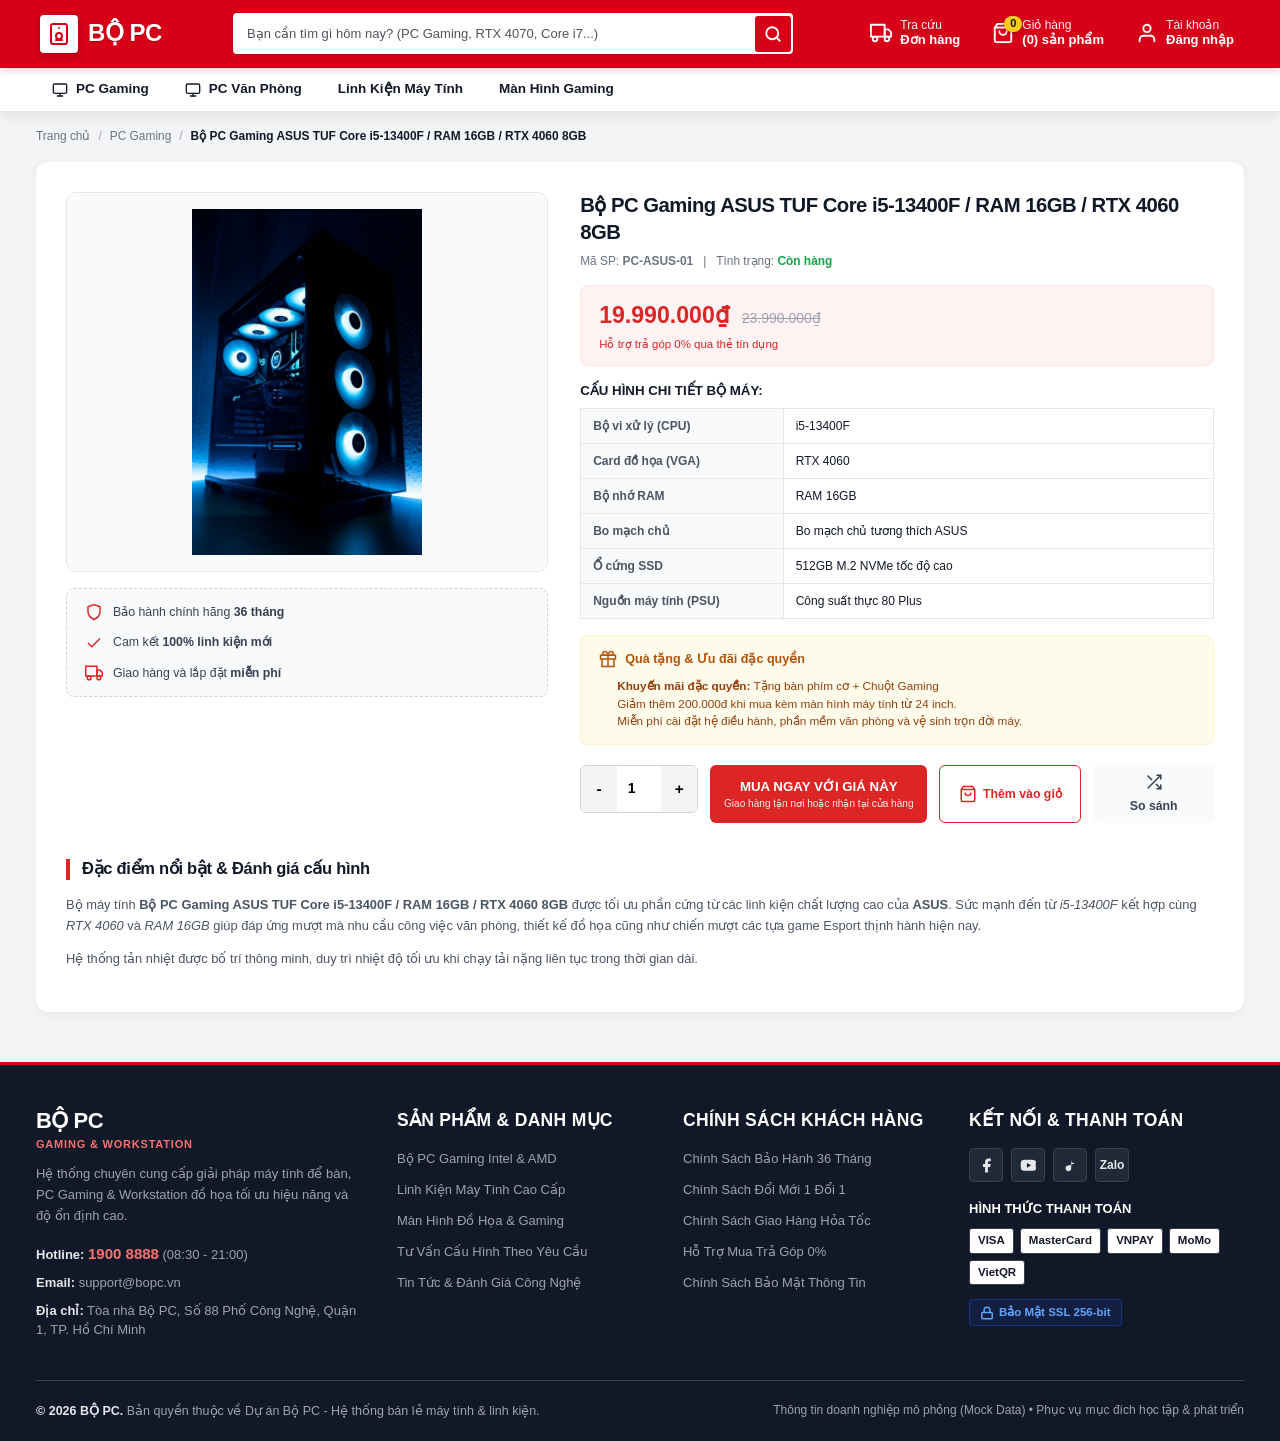
==== commit e6c4f220: "Update chitiet.html" ====
--- a/chitiet.html
+++ b/chitiet.html
@@ -440,6 +440,18 @@
       // 2. Đọc từ LocalStorage do san-pham.js truyền sang
       var spRaw = localStorage.getItem("spDangXem");
       var sp = spRaw ? JSON.parse(spRaw) : spMacDinh;
+
+      // LƯU SẢN PHẨM NÀY VÀO DANH SÁCH ĐÃ XEM GẦN ĐÂY
+      if (sp && sp.id) {
+        var daXem = JSON.parse(localStorage.getItem("spDaXem")) || [];
+        // Lọc bỏ ID này nếu đã từng có trước đó (để đưa lên vị trí đầu tiên)
+        daXem = daXem.filter(x => Number(x) !== Number(sp.id));
+        // Đẩy sản phẩm vừa xem lên vị trí số 1
+        daXem.unshift(Number(sp.id));
+        // Chỉ lưu tối đa 8 sản phẩm gần nhất
+        if (daXem.length > 8) daXem.pop();
+        localStorage.setItem("spDaXem", JSON.stringify(daXem));
+      }
 
       // Cập nhật title trình duyệt theo yêu cầu bài học
       document.title = sp.ten + " - Hệ Thống Bộ PC";
--- a/css/style.css
+++ b/css/style.css
@@ -1,1310 +1,1456 @@
+/**
+ * ============================================================================
+ * DESIGN SYSTEM & STYLESHEET - BỘ PC (E-COMMERCE GAMING & WORKSTATION)
+ * Scope: 3 Core Components (Header, Navbar, Footer) + Sticky Scroll Body
+ * Adapted from GearVN visual density & layout mechanics
+ * ============================================================================
+ */
+
+/* --- 1. AUTHORITATIVE DESIGN TOKENS (:root) --- */
 :root {
-  --yellow:#ffd400;
-  --ink:#17191c;
-  --muted:#74777e;
-  --line:#e6e7e9;
-  --red:#d52b30
-}
-* {
-  box-sizing:border-box
-}
+  /* Brand & Commercial Accents */
+  --color-primary: #d70018;          /* High-voltage brand red (GearVN signature) */
+  --color-primary-dark: #b30013;     /* Deep crimson for hover/active */
+  --color-primary-deeper: #8a000e;   /* Focus ring & pressed state */
+  --color-primary-light: #fef2f2;    /* Subtle pink/red tint for active pills */
+  --color-primary-subtle: #fee2e2;   /* Tag border & background */
+
+  /* Neutral Surface Palette */
+  --color-bg-body: #f4f6f8;          /* Neutral commercial light canvas */
+  --color-surface: #ffffff;          /* Pure white card & container fill */
+
+  /* Dark UI & Footer Palette (WCAG AA > 4.5:1) */
+  --color-dark-header: #1e1e1e;      /* Header dropdown & catalog background */
+  --color-dark-surface: #111827;     /* High-contrast footer background */
+  --color-dark-elevated: #1f2937;    /* Footer card & badge background */
+  --color-dark-border: #374151;      /* Footer divider line */
+
+  /* Typography Colors */
+  --color-text-main: #111827;        /* Body text: 14.5:1 on white */
+  --color-text-heading: #030712;     /* High emphasis titles */
+  --color-text-muted: #4b5563;       /* Secondary details & specs */
+  --color-text-placeholder: #52525b; /* Form placeholders */
+  --color-text-inverse: #ffffff;     /* White text on dark/red */
+  --color-text-footer-muted: #9ca3af;/* Footer muted text: 6.2:1 on #111827 */
+  --color-text-footer-bright: #f3f4f6;
+
+  /* Accents & Status */
+  --color-accent-gold: #d97706;      /* Star ratings & VIP tags */
+  --color-accent-green: #059669;     /* In-stock status & guarantees */
+  --color-accent-blue: #1d4ed8;      /* Tech spec highlights */
+
+  /* Borders & Dividers */
+  --color-border: #e5e7eb;           /* Standard container border */
+  --color-border-subtle: #e2e8f0;    /* Micro-separators */
+  --color-border-focus: #d70018;     /* Active form ring */
+
+  /* Typography Scale */
+  --font-family: -apple-system, BlinkMacSystemFont, "Segoe UI", Roboto, "Helvetica Neue", Arial, sans-serif;
+
+  /* Elevation & Shadows */
+  --shadow-xs: 0 1px 2px rgba(0, 0, 0, 0.05);
+  --shadow-sm: 0 1px 3px rgba(0, 0, 0, 0.08), 0 1px 2px rgba(0, 0, 0, 0.04);
+  --shadow-header: 0 2px 8px rgba(0, 0, 0, 0.16);
+  --shadow-navbar: 0 4px 12px rgba(0, 0, 0, 0.07);
+
+  /* Radius System */
+  --radius-xs: 3px;
+  --radius-sm: 4px;
+  --radius-md: 8px;
+  --radius-full: 9999px;
+
+  /* Animation Timings */
+  --transition-fast: 150ms cubic-bezier(0.4, 0, 0.2, 1);
+
+  /* Layout & Stacking Dimensions */
+  --container-width: 1240px;
+  --header-height: 68px;
+  --navbar-height: 44px;
+  --z-header: 1000;
+  --z-navbar: 999;
+}
+
+/* --- 2. RESET & BASE STYLES --- */
+*, *::before, *::after {
+  box-sizing: border-box;
+  margin: 0;
+  padding: 0;
+}
+
+html {
+  font-family: var(--font-family);
+  font-size: 14px;
+  line-height: 1.5;
+  color: var(--color-text-main);
+  background-color: var(--color-bg-body);
+  text-rendering: optimizeLegibility;
+  -webkit-font-smoothing: antialiased;
+  scroll-behavior: smooth;
+}
+
 body {
-  font-family:Arial,Helvetica,sans-serif;
-  color:var(--ink);
-  background:#f5f6f8;
-  font-size:14px
-}
+  min-height: 100vh;
+  display: flex;
+  flex-direction: column;
+}
+
 a {
-  color:inherit;
-  text-decoration:none
-}
-button,input,select,textarea {
-  font:inherit
-}
-button,a,input,select,textarea {
-  touch-action:manipulation
-}
-a:hover {
-  color:#665700
-}
-button:focus-visible,a:focus-visible {
-  outline:3px solid #8c7700;
-  outline-offset:3px
-}
+  color: inherit;
+  text-decoration: none;
+  transition: color var(--transition-fast), background-color var(--transition-fast);
+}
+
+img, svg {
+  display: block;
+  max-width: 100%;
+}
+
+button, input {
+  font-family: inherit;
+  font-size: inherit;
+  line-height: inherit;
+}
+
+ul, ol {
+  list-style: none;
+}
+
+/* Typography Hierarchy */
+h1 { font-size: 32px; font-weight: 900; line-height: 1.2; letter-spacing: -0.5px; }
+h2 { font-size: 24px; font-weight: 800; line-height: 1.25; letter-spacing: -0.3px; }
+h3 { font-size: 18px; font-weight: 700; line-height: 1.3; }
+h4 { font-size: 15px; font-weight: 700; line-height: 1.35; }
+h5 { font-size: 13px; font-weight: 700; line-height: 1.4; }
+
+/* Container Constraint */
 .container {
-  max-width:1240px
-}
-.top-strip {
-  background:#202225;
-  color:#f2f2f2;
-  text-align:center;
-  padding:8px 3%;
-  font-size:10px;
-  letter-spacing:1.4px
-}
-.top-strip span {
-  float:right;
-  color:#bbb;
-  letter-spacing:0
-}
-header {
-  background:var(--yellow)
-}
-.header-main {
-  display:flex;
-  align-items:center;
-  gap:27px;
-  min-height:88px
-}
-.logo {
-  font-size:30px;
-  font-weight:900;
-  letter-spacing:-1.7px;
-  white-space:nowrap
-}
-.logo span:not(.logo-mark) {
-  font-weight:400
-}
-.logo b {
-  font-size:10px;
-  vertical-align:top;
-  letter-spacing:0
-}
-.logo-mark {
-  font-size:34px;
-  vertical-align:middle;
-  margin-right:5px
-}
+  width: 100%;
+  max-width: var(--container-width);
+  margin-left: auto;
+  margin-right: auto;
+  padding-left: 16px;
+  padding-right: 16px;
+}
+
+/* ============================================================================
+ * 3. COMPONENT 1: TOP HEADER (#top-header)
+ * Sticky at top: 0, z-index: 1000
+ * ============================================================================
+ */
+#top-header {
+  position: sticky;
+  top: 0;
+  z-index: var(--z-header);
+  height: var(--header-height);
+  background-color: var(--color-primary);
+  color: var(--color-text-inverse);
+  box-shadow: var(--shadow-header);
+  border-bottom: 1px solid rgba(0, 0, 0, 0.12);
+}
+
+.header-wrapper {
+  display: flex;
+  align-items: center;
+  justify-content: space-between;
+  height: 100%;
+  gap: 16px;
+}
+
+/* --- Brand Logo "Bộ PC" --- */
+.brand-logo {
+  display: flex;
+  align-items: center;
+  gap: 10px;
+  flex-shrink: 0;
+  padding: 6px 4px;
+  border-radius: var(--radius-sm);
+  transition: opacity var(--transition-fast);
+}
+
+.brand-logo:hover {
+  opacity: 0.95;
+}
+
+.logo-icon-wrapper {
+  width: 38px;
+  height: 38px;
+  background: #ffffff;
+  color: var(--color-primary);
+  border-radius: var(--radius-sm);
+  display: flex;
+  align-items: center;
+  justify-content: center;
+  box-shadow: 0 2px 6px rgba(0, 0, 0, 0.25);
+}
+
+.logo-icon-wrapper svg {
+  width: 24px;
+  height: 24px;
+}
+
+.logo-text-group {
+  display: flex;
+  flex-direction: column;
+}
+
+.logo-brand-name {
+  font-size: 24px;
+  font-weight: 900;
+  letter-spacing: -0.5px;
+  text-transform: uppercase;
+  color: #ffffff;
+  line-height: 1.1;
+  text-shadow: 0 1px 2px rgba(0, 0, 0, 0.25);
+}
+
+.logo-brand-tagline {
+  font-size: 11px;
+  font-weight: 700;
+  letter-spacing: 0.8px;
+  text-transform: uppercase;
+  color: #ffffff;
+  line-height: 1;
+  margin-top: 3px;
+}
+
+/* --- Catalog Button Trigger --- */
+.header-catalog-btn {
+  display: inline-flex;
+  align-items: center;
+  gap: 9px;
+  background-color: var(--color-primary-dark);
+  color: #ffffff;
+  border: 1px solid rgba(255, 255, 255, 0.2);
+  padding: 8px 14px;
+  border-radius: var(--radius-sm);
+  cursor: pointer;
+  font-weight: 700;
+  font-size: 13.5px;
+  height: 42px;
+  flex-shrink: 0;
+  transition: background-color var(--transition-fast), border-color var(--transition-fast);
+}
+
+.header-catalog-btn:hover {
+  background-color: var(--color-primary-deeper);
+  border-color: rgba(255, 255, 255, 0.4);
+}
+
+.catalog-burger-icon {
+  width: 18px;
+  height: 18px;
+}
+
+.catalog-chevron-icon {
+  width: 12px;
+  height: 12px;
+  opacity: 0.9;
+  transition: transform var(--transition-fast);
+}
+
+.header-catalog-btn:hover .catalog-chevron-icon {
+  transform: translateY(2px);
+}
+
+/* --- Header Search Box --- */
 .header-search {
-  display:flex;
-  flex:1;
-  background:white;
-  border-radius:7px;
-  overflow:hidden;
-  max-width:470px
-}
-.header-search input {
-  width:100%;
-  border:0;
-  outline:0;
-  padding:14px
-}
-.header-search button {
-  border:0;
-  background:white;
-  font-size:28px;
-  padding:0 15px
-}
-.header-contact {
-  font-size:11px
-}
-.header-contact strong {
-  display:block;
-  font-size:16px
-}
-.account-link,.cart-link {
-  display:flex;
-  gap:7px;
-  align-items:center;
-  white-space:nowrap
-}
-.cart-link {
-  padding:10px;
-  border:1px solid #ba9b00;
-  border-radius:6px
-}
-.cart-count {
-  background:#18191b;
-  color:#fff;
-  border-radius:50%;
-  min-width:20px;
-  text-align:center;
-  font-size:11px;
-  padding:2px
-}
-.logout-link {
-  border:0;
-  background:none;
-  font-size:11px;
-  padding:0
-}
-.nav-main {
-  display:flex;
-  gap:32px;
-  align-items:center;
-  min-height:49px;
-  border-top:1px solid #d8b700;
-  font-size:13px
-}
-.all-category {
-  font-weight:700
-}
-.nav-main .active {
-  font-weight:700
-}
-.compare-count {
-  font-size:10px;
-  background:#fff8bc;
-  border-radius:4px;
-  padding:2px 4px
-}
-.nav-note {
-  margin-left:auto;
-  font-size:11px
-}
-.breadcrumbs {
-  padding:22px 0;
-  color:var(--muted);
-  font-size:12px
-}
-.breadcrumbs a {
-  color:#4f535a
-}
-.page-heading {
-  font-size:30px;
-  font-weight:750;
-  margin:4px 0 25px
-}
-.hero {
-  display:grid;
-  grid-template-columns:2.2fr 1fr;
-  gap:16px;
-  margin-top:24px
-}
-.hero-main {
-  position:relative;
-  min-height:360px;
-  overflow:hidden;
-  border-radius:12px;
-  background:#171a23;
-  color:white;
-  padding:40px;
-  display:flex;
-  align-items:center
-}
-.hero-main:after {
-  content:'';
-  position:absolute;
-  width:400px;
-  height:400px;
-  border-radius:50%;
-  background:radial-gradient(circle,#68651d55,transparent 68%);
-  right:-15px;
-  top:-20px
-}
-.hero-copy {
-  position:relative;
-  z-index:2;
-  max-width:55%
-}
-.hero-kicker {
-  font-size:10px;
-  letter-spacing:2px;
-  color:#ffe35b
-}
-.hero-main h1 {
-  font-weight:800;
-  letter-spacing:-1.8px;
-  font-size:43px;
-  line-height:1.14;
-  margin:16px 0
-}
-.hero-main h1 em {
-  font-style:normal;
-  color:var(--yellow)
-}
-.hero-main p {
-  color:#bcbfc7;
-  font-size:12px;
-  line-height:1.8
-}
-.hero-main img {
-  position:absolute;
-  width:51%;
-  right:-10px;
-  bottom:-14px;
-  z-index:1;
-  filter:drop-shadow(0 15px 25px #000)
-}
-.btn-yellow {
-  background:var(--yellow);
-  border:1px solid var(--yellow);
-  font-weight:700;
-  padding:11px 20px;
-  color:#17191c
-}
-.btn-yellow:hover {
-  background:#edc500;
-  border-color:#edc500;
-  color:#000
-}
-.hero-copy .btn {
-  font-size:12px;
-  margin-top:7px
-}
-.hero-side {
-  display:grid;
-  gap:16px
-}
-.mini-banner {
-  position:relative;
-  padding:24px;
-  border-radius:12px;
-  overflow:hidden;
-  background:#e5eaf1;
-  display:flex;
-  align-items:center;
-  min-height:172px
-}
-.mini-banner:last-child {
-  background:#ede6dd
-}
-.mini-banner h2 {
-  font-size:21px;
-  line-height:1.25;
-  font-weight:750;
-  max-width:65%;
-  position:relative;
-  z-index:2
-}
-.mini-banner p {
-  font-size:10px;
-  letter-spacing:1px;
-  color:#5c6068;
-  margin-bottom:8px
-}
-.mini-banner img {
-  position:absolute;
-  width:48%;
-  right:-15px;
-  bottom:-13px
-}
-.mini-banner a {
-  font-size:11px;
-  position:relative;
-  z-index:2
-}
-.benefits {
-  display:flex;
-  justify-content:space-around;
-  padding:21px 0;
-  font-size:11px;
-  color:#565b63
-}
-.benefits b {
-  color:#32363e
-}
-.benefits span {
-  display:flex;
-  gap:10px;
-  align-items:center
-}
-.benefits i {
-  font-style:normal;
-  font-size:20px
-}
-.section-heading {
-  display:flex;
-  align-items:center;
-  justify-content:space-between;
-  margin:30px 0 18px;
-  gap:15px
-}
-.section-heading h2 {
-  font-size:23px;
-  font-weight:750;
-  letter-spacing:-.5px;
-  margin:0
-}
-.section-heading p {
-  color:var(--muted);
-  font-size:12px;
-  margin:7px 0 0
-}
-.section-heading>a {
-  font-size:12px;
-  white-space:nowrap
-}
-.category-grid {
-  display:grid;
-  grid-template-columns:repeat(3,1fr);
-  gap:16px
-}
-.category-card {
-  background:#fff;
-  border:1px solid var(--line);
-  border-radius:9px;
-  display:flex;
-  align-items:center;
-  justify-content:space-between;
-  padding:15px 24px;
-  height:112px
-}
-.category-card strong {
-  font-size:17px;
-  display:block
-}
-.category-card span {
-  font-size:11px;
-  color:var(--muted);
-  display:block;
-  margin-top:7px
-}
-.category-card img {
-  width:95px;
-  height:100px;
-  object-fit:contain
-}
-.section-tabs {
-  display:flex;
-  gap:8px
-}
-.section-tabs a {
-  border:1px solid var(--line);
-  background:white;
-  padding:7px 13px;
-  border-radius:5px;
-  font-size:11px
-}
-.section-tabs a:first-child {
-  background:#202225;
-  color:white;
-  border-color:#202225
-}
-.product-grid {
-  display:grid;
-  grid-template-columns:repeat(4,minmax(0,1fr));
-  gap:16px
-}
-.product-card {
-  background:white;
-  border:1px solid var(--line);
-  border-radius:9px;
-  overflow:hidden;
-  transition:transform .2s,box-shadow .2s;
-  min-width:0
-}
-.product-card:hover {
-  transform:translateY(-4px);
-  box-shadow:0 8px 22px #0000000a
-}
-.product-image {
-  position:relative;
-  display:block;
-  background:linear-gradient(150deg,#fff,#f4f5f6);
-  height:218px;
-  padding:16px
-}
-.product-image img {
-  width:100%;
-  height:100%;
-  object-fit:contain;
-  transition:transform .2s
-}
-.product-card:hover img {
-  transform:scale(1.04)
-}
-.product-tag {
-  position:absolute;
-  left:13px;
-  top:13px;
-  font-size:9px;
-  padding:4px 7px;
-  background:#fff3d1;
-  color:#8c6200;
-  border-radius:3px;
-  z-index:1
-}
-.product-body {
-  padding:18px
-}
-.eyebrow {
-  font-size:10px;
-  letter-spacing:.7px;
-  color:#777c83;
-  text-transform:uppercase
-}
+  flex: 1;
+  max-width: 560px;
+  min-width: 240px;
+  position: relative;
+}
+
+.search-form {
+  display: flex;
+  align-items: center;
+  background-color: #ffffff;
+  border-radius: var(--radius-sm);
+  padding: 2px;
+  box-shadow: 0 1px 4px rgba(0, 0, 0, 0.15);
+  transition: box-shadow var(--transition-fast);
+}
+
+.search-form:focus-within {
+  box-shadow: 0 0 0 2px #ffffff, 0 0 0 4px rgba(215, 0, 24, 0.5);
+}
+
+.search-input {
+  flex: 1;
+  border: none;
+  outline: none;
+  padding: 9px 12px;
+  font-size: 13px;
+  color: var(--color-text-main);
+  background: transparent;
+}
+
+.search-input::placeholder {
+  color: var(--color-text-placeholder);
+  font-size: 13px;
+}
+
+.search-submit-btn {
+  background-color: var(--color-primary);
+  color: #ffffff;
+  border: none;
+  width: 36px;
+  height: 36px;
+  border-radius: var(--radius-xs);
+  display: flex;
+  align-items: center;
+  justify-content: center;
+  cursor: pointer;
+  transition: background-color var(--transition-fast);
+  flex-shrink: 0;
+}
+
+.search-submit-btn:hover {
+  background-color: var(--color-primary-dark);
+}
+
+.search-submit-btn svg {
+  width: 18px;
+  height: 18px;
+}
+
+/* --- Action Shortcuts Group --- */
+.header-actions {
+  display: flex;
+  align-items: center;
+  gap: 12px;
+  flex-shrink: 0;
+}
+
+.action-item {
+  display: flex;
+  align-items: center;
+  gap: 8px;
+  padding: 6px 10px;
+  border-radius: var(--radius-sm);
+  color: #ffffff;
+  transition: background-color var(--transition-fast);
+}
+
+.action-item:hover {
+  background-color: rgba(0, 0, 0, 0.15);
+}
+
+.action-icon-box {
+  position: relative;
+  display: flex;
+  align-items: center;
+  justify-content: center;
+}
+
+.action-icon-box svg {
+  width: 22px;
+  height: 22px;
+}
+
+.action-text {
+  display: flex;
+  flex-direction: column;
+  line-height: 1.15;
+}
+
+.action-label {
+  font-size: 12px;
+  color: #ffffff;
+  font-weight: 500;
+  opacity: 0.95;
+}
+
+.action-value {
+  font-size: 13px;
+  font-weight: 800;
+  color: #ffffff;
+  white-space: nowrap;
+}
+
+/* Cart Counter Badge */
+.cart-badge {
+  position: absolute;
+  top: -6px;
+  right: -8px;
+  background-color: #facc15;
+  color: #111827;
+  font-size: 11px;
+  font-weight: 800;
+  padding: 1px 6px;
+  border-radius: var(--radius-full);
+  line-height: 1.2;
+  box-shadow: 0 1px 3px rgba(0, 0, 0, 0.3);
+}
+
+/* ============================================================================
+ * 4. COMPONENT 2: NAVBAR / MEGA-MENU BAR (#main-navbar)
+ * Sticky at top: var(--header-height), z-index: 999
+ * ============================================================================
+ */
+#main-navbar {
+  position: sticky;
+  top: var(--header-height);
+  z-index: var(--z-navbar);
+  height: var(--navbar-height);
+  background-color: var(--color-surface);
+  border-bottom: 1px solid var(--color-border);
+  box-shadow: var(--shadow-navbar);
+}
+
+.navbar-container {
+  display: flex;
+  align-items: center;
+  height: 100%;
+}
+
+.nav-links-list {
+  display: flex;
+  align-items: center;
+  height: 100%;
+  width: 100%;
+  gap: 4px;
+  overflow-x: auto;
+  scrollbar-width: none;
+}
+
+.nav-links-list::-webkit-scrollbar {
+  display: none;
+}
+
+.nav-item {
+  height: 100%;
+  display: flex;
+  align-items: center;
+  flex-shrink: 0;
+}
+
+.nav-link {
+  display: inline-flex;
+  align-items: center;
+  gap: 8px;
+  padding: 0 16px;
+  height: 100%;
+  font-size: 13.5px;
+  font-weight: 600;
+  color: var(--color-text-main);
+  position: relative;
+  white-space: nowrap;
+  border-radius: var(--radius-sm) var(--radius-sm) 0 0;
+  cursor: pointer;
+  user-select: none;
+  transition: color var(--transition-fast), background-color var(--transition-fast);
+}
+
+.nav-link svg {
+  width: 16px;
+  height: 16px;
+}
+
+/* Hover & Active Indicator */
+.nav-link::after {
+  content: "";
+  position: absolute;
+  bottom: 0;
+  left: 0;
+  right: 0;
+  height: 3px;
+  background-color: var(--color-primary);
+  border-radius: 2px 2px 0 0;
+  transform: scaleX(0);
+  transform-origin: center;
+  transition: transform var(--transition-fast);
+}
+
+.nav-link:hover {
+  color: var(--color-primary);
+  background-color: var(--color-surface-hover);
+}
+
+.nav-link:hover::after,
+.nav-link.active::after {
+  transform: scaleX(1);
+}
+
+.nav-link.active {
+  color: var(--color-primary);
+  font-weight: 700;
+  background-color: var(--color-primary-light);
+}
+
+/* Promotional Highlights */
+.nav-link-hot {
+  color: var(--color-primary);
+  font-weight: 700;
+}
+
+.nav-badge-hot {
+  background-color: var(--color-primary-dark);
+  color: #ffffff;
+  font-size: 11px;
+  font-weight: 800;
+  padding: 2px 6px;
+  border-radius: var(--radius-xs);
+  letter-spacing: 0.5px;
+  text-transform: uppercase;
+  margin-left: 2px;
+  box-shadow: 0 1px 2px rgba(0, 0, 0, 0.2);
+}
+
+.nav-badge-pill {
+  background-color: var(--color-primary-light);
+  color: var(--color-primary);
+  border: 1px solid var(--color-primary-subtle);
+  font-size: 11px;
+  font-weight: 700;
+  padding: 1px 6px;
+  border-radius: var(--radius-full);
+}
+
+/* ============================================================================
+ * 5. COMPONENT 3: CLEAN MULTI-COLUMN FOOTER (.site-footer)
+ * Modern, clean, and professional layout with mock business data
+ * ============================================================================
+ */
+.site-footer {
+  background-color: var(--color-dark-surface);
+  color: var(--color-text-footer-bright);
+  border-top: 3px solid var(--color-primary);
+  margin-top: auto;
+}
+
+/* Main 4-Column Grid */
+.footer-main-grid {
+  display: grid;
+  grid-template-columns: 1.3fr 1fr 1fr 1.1fr;
+  gap: 36px;
+  padding: 44px 0 32px 0;
+  border-bottom: 1px solid var(--color-dark-border);
+}
+
+/* Col 1: Brand Info */
+.footer-brand-title {
+  display: flex;
+  flex-direction: column;
+  margin-bottom: 12px;
+}
+
+.footer-brand-title .brand-text {
+  font-size: 22px;
+  font-weight: 900;
+  color: #ffffff;
+  letter-spacing: -0.5px;
+  line-height: 1.1;
+}
+
+.footer-brand-title .brand-sub {
+  font-size: 11px;
+  font-weight: 700;
+  color: #f87171;
+  text-transform: uppercase;
+  letter-spacing: 0.8px;
+  margin-top: 3px;
+}
+
+.footer-brand-desc {
+  font-size: 13px;
+  color: var(--color-text-footer-muted);
+  line-height: 1.6;
+  margin-bottom: 16px;
+  max-width: 320px;
+}
+
+.footer-contact-info p {
+  font-size: 13px;
+  color: var(--color-text-footer-muted);
+  margin-bottom: 8px;
+  line-height: 1.5;
+}
+
+.footer-contact-info strong {
+  color: #e5e7eb;
+}
+
+.footer-contact-info .hotline-val {
+  font-size: 15px;
+  font-weight: 800;
+  color: #f87171;
+}
+
+/* Link Columns */
+.footer-col-title {
+  color: #ffffff;
+  font-size: 17.5px;
+  font-weight: 800;
+  text-transform: uppercase;
+  letter-spacing: 0.3px;
+  margin-bottom: 16px;
+}
+
+.footer-sub-title {
+  color: #ffffff;
+  font-size: 13px;
+  font-weight: 700;
+  text-transform: uppercase;
+  margin-top: 18px;
+  margin-bottom: 10px;
+}
+
+.footer-link-list {
+  display: flex;
+  flex-direction: column;
+  gap: 10px;
+}
+
+.footer-link-list li a {
+  font-size: 13px;
+  color: var(--color-text-footer-muted);
+  transition: color var(--transition-fast), padding-left var(--transition-fast);
+  display: inline-block;
+}
+
+.footer-link-list li a:hover {
+  color: #f87171;
+  padding-left: 4px;
+}
+
+/* Social Media Channels */
+.social-icons-group {
+  display: flex;
+  gap: 8px;
+  margin-bottom: 4px;
+}
+
+.social-badge {
+  width: 34px;
+  height: 34px;
+  background-color: #1f2937;
+  color: #e5e7eb;
+  border-radius: var(--radius-sm);
+  display: flex;
+  align-items: center;
+  justify-content: center;
+  border: 1px solid #374151;
+  transition: all var(--transition-fast);
+}
+
+.social-badge:hover {
+  background-color: var(--color-primary);
+  color: #ffffff;
+  border-color: var(--color-primary);
+  transform: translateY(-2px);
+}
+
+.social-badge svg {
+  width: 17px;
+  height: 17px;
+}
+
+/* Payment Badges */
+.badge-grid {
+  display: flex;
+  flex-wrap: wrap;
+  gap: 6px;
+  margin-bottom: 14px;
+}
+
+.partner-chip {
+  background-color: #ffffff;
+  color: #111827;
+  border-radius: var(--radius-xs);
+  padding: 3px 8px;
+  font-size: 11.5px;
+  font-weight: 800;
+  display: inline-flex;
+  align-items: center;
+  justify-content: center;
+  border: 1px solid #374151;
+  box-shadow: 0 1px 2px rgba(0, 0, 0, 0.2);
+  min-height: 24px;
+}
+
+.cert-seals {
+  display: flex;
+  align-items: center;
+  gap: 10px;
+  margin-top: 10px;
+}
+
+.seal-ssl {
+  display: inline-flex;
+  align-items: center;
+  gap: 5px;
+  background-color: rgba(29, 78, 216, 0.15);
+  border: 1px solid rgba(29, 78, 216, 0.4);
+  color: #60a5fa;
+  font-size: 11.5px;
+  font-weight: 700;
+  padding: 4px 10px;
+  border-radius: var(--radius-xs);
+}
+
+/* Bottom Legal & Copyright Bar */
+.footer-bottom-bar {
+  padding: 20px 0;
+  font-size: 12.5px;
+  color: var(--color-text-footer-muted);
+  line-height: 1.6;
+}
+
+.footer-bottom-inner {
+  display: flex;
+  justify-content: space-between;
+  align-items: center;
+  gap: 20px;
+}
+
+.copyright-text strong {
+  color: #e5e7eb;
+}
+
+.mock-data-note {
+  font-size: 12px;
+  color: #9ca3af;
+}
+
+/* ============================================================================
+ * 6. RESPONSIVE BREAKPOINTS (MOBILE & TABLET ADAPTATION)
+ * ============================================================================
+ */
+@media (max-width: 1024px) {
+  .footer-main-grid {
+    grid-template-columns: repeat(2, 1fr);
+    gap: 28px;
+  }
+}
+
+@media (max-width: 768px) {
+  :root {
+    --header-height: auto;
+    --navbar-height: 42px;
+  }
+
+  #top-header {
+    height: auto;
+    padding: 10px 0;
+  }
+
+  .header-wrapper {
+    flex-wrap: wrap;
+    gap: 10px;
+  }
+
+  .action-item:not(.action-cart) {
+    display: none;
+  }
+
+  .header-search {
+    order: 3;
+    max-width: 100%;
+    width: 100%;
+  }
+
+  .footer-main-grid {
+    grid-template-columns: 1fr;
+  }
+
+  .footer-bottom-inner {
+    flex-direction: column;
+    align-items: flex-start;
+    gap: 8px;
+  }
+}
+
+/* ============================================================================
+ * 7. AUTH MODAL COMPONENT STYLES
+ * Reusable, dynamically rendered auth modal (Đăng nhập / Đăng ký)
+ * ============================================================================
+ */
+body.modal-open {
+  overflow: hidden;
+}
+
+.auth-modal-backdrop {
+  position: fixed;
+  inset: 0;
+  z-index: 2000;
+  background-color: rgba(0, 0, 0, 0.65);
+  backdrop-filter: blur(4px);
+  display: flex;
+  align-items: center;
+  justify-content: center;
+  padding: 16px;
+  opacity: 0;
+  visibility: hidden;
+  transition: opacity 0.25s cubic-bezier(0.4, 0, 0.2, 1),
+              visibility 0.25s cubic-bezier(0.4, 0, 0.2, 1);
+}
+
+.auth-modal-backdrop.is-active {
+  opacity: 1;
+  visibility: visible;
+}
+
+.auth-modal-dialog {
+  background-color: #ffffff;
+  color: #111827;
+  width: 100%;
+  max-width: 460px;
+  border-radius: 16px;
+  padding: 36px 32px 30px;
+  position: relative;
+  box-shadow: 0 25px 50px -12px rgba(0, 0, 0, 0.35);
+  transform: scale(0.96) translateY(8px);
+  transition: transform 0.25s cubic-bezier(0.16, 1, 0.3, 1);
+  outline: none;
+}
+
+.auth-modal-backdrop.is-active .auth-modal-dialog {
+  transform: scale(1) translateY(0);
+}
+
+.auth-modal-close {
+  position: absolute;
+  top: 16px;
+  right: 16px;
+  width: 34px;
+  height: 34px;
+  background-color: #f3f4f6;
+  border: none;
+  border-radius: 50%;
+  display: flex;
+  align-items: center;
+  justify-content: center;
+  color: #6b7280;
+  cursor: pointer;
+  transition: background-color var(--transition-fast), color var(--transition-fast);
+}
+
+.auth-modal-close:hover {
+  background-color: #e5e7eb;
+  color: #111827;
+}
+
+.auth-modal-close svg {
+  width: 18px;
+  height: 18px;
+}
+
+.auth-modal-header {
+  margin-bottom: 22px;
+}
+
+.auth-modal-title {
+  font-size: 26px;
+  font-weight: 800;
+  color: #111827;
+  letter-spacing: -0.5px;
+  line-height: 1.2;
+  margin-bottom: 8px;
+}
+
+.auth-modal-title:last-child {
+  margin-bottom: 0;
+}
+
+.auth-modal-subtitle {
+  font-size: 13.5px;
+  color: #4b5563;
+  line-height: 1.45;
+}
+
+/* Fields */
+.auth-field-group {
+  margin-bottom: 16px;
+}
+
+.auth-label {
+  display: block;
+  font-size: 13.5px;
+  font-weight: 700;
+  color: #1f2937;
+  margin-bottom: 6px;
+}
+
+.auth-label .required-star {
+  color: var(--color-primary);
+  margin-left: 2px;
+}
+
+.auth-input-wrapper {
+  position: relative;
+  display: flex;
+  align-items: center;
+}
+
+.auth-input {
+  width: 100%;
+  padding: 12px 14px;
+  font-size: 13.5px;
+  color: #111827;
+  background-color: #f9fafb;
+  border: 1px solid #d1d5db;
+  border-radius: 8px;
+  outline: none;
+  transition: border-color var(--transition-fast),
+              background-color var(--transition-fast),
+              box-shadow var(--transition-fast);
+}
+
+.auth-input-wrapper:has(.auth-password-toggle) .auth-input {
+  padding-right: 44px;
+}
+
+.auth-input::placeholder {
+  color: #6b7280;
+  font-size: 13px;
+}
+
+.auth-input:focus {
+  border-color: var(--color-primary);
+  background-color: #ffffff;
+  box-shadow: 0 0 0 3px rgba(215, 0, 24, 0.15);
+}
+
+.auth-input.input-error {
+  border-color: #ef4444;
+  box-shadow: 0 0 0 3px rgba(239, 68, 68, 0.15);
+}
+
+.auth-password-toggle {
+  position: absolute;
+  right: 10px;
+  background: transparent;
+  border: none;
+  color: #6b7280;
+  cursor: pointer;
+  display: flex;
+  align-items: center;
+  justify-content: center;
+  width: 30px;
+  height: 30px;
+  border-radius: 4px;
+  transition: color var(--transition-fast);
+}
+
+.auth-password-toggle:hover {
+  color: #111827;
+}
+
+.auth-password-toggle svg {
+  width: 19px;
+  height: 19px;
+}
+
+/* Auxiliary Row */
+.auth-options-row {
+  display: flex;
+  align-items: center;
+  justify-content: space-between;
+  margin-top: 12px;
+  margin-bottom: 20px;
+  font-size: 13px;
+}
+
+.auth-checkbox-label {
+  display: inline-flex;
+  align-items: center;
+  gap: 8px;
+  color: #374151;
+  font-weight: 500;
+  cursor: pointer;
+  user-select: none;
+}
+
+.auth-checkbox-label input[type="checkbox"] {
+  accent-color: var(--color-primary);
+  width: 16px;
+  height: 16px;
+  cursor: pointer;
+}
+
+.auth-forgot-link {
+  color: var(--color-primary);
+  font-weight: 600;
+  text-decoration: none;
+  cursor: pointer;
+  transition: color var(--transition-fast);
+}
+
+.auth-forgot-link:hover {
+  color: var(--color-primary-dark);
+  text-decoration: underline;
+}
+
+/* Submit Button */
+.auth-submit-btn {
+  width: 100%;
+  padding: 13px;
+  background-color: var(--color-primary);
+  color: #ffffff;
+  font-size: 15px;
+  font-weight: 700;
+  border: none;
+  border-radius: 8px;
+  cursor: pointer;
+  box-shadow: 0 2px 4px rgba(215, 0, 24, 0.25);
+  transition: background-color var(--transition-fast), transform var(--transition-fast);
+}
+
+.auth-submit-btn:hover {
+  background-color: var(--color-primary-dark);
+}
+
+.auth-submit-btn:active {
+  transform: scale(0.99);
+}
+
+/* Switch Prompt */
+.auth-switch-prompt {
+  text-align: center;
+  margin-top: 22px;
+  font-size: 13.5px;
+  color: #4b5563;
+}
+
+.auth-switch-link {
+  color: var(--color-primary);
+  font-weight: 700;
+  text-decoration: none;
+  cursor: pointer;
+  margin-left: 4px;
+  transition: color var(--transition-fast);
+}
+
+.auth-switch-link:hover {
+  color: var(--color-primary-dark);
+  text-decoration: underline;
+}
+/* ==========================================================================
+   CSS CHO PHẦN BODY & CHI TIẾT SẢN PHẨM (<main>)
+   ========================================================================== */
+/* Css nut so sanh*/
+.btn-compare-product {
+  background: #f8fafc;
+  border: 1.5px solid #d1d5db;
+  color: #374151;
+  flex: 1;
+  min-width: 0;
+  flex-direction: row;
+  gap: 6px;
+  font-weight: 700;
+  font-size: 0.88rem;
+  padding: 8px 12px;
+  white-space: nowrap;
+}
+
+.btn-compare-product:hover {
+  background: #f3f4f6;
+  border-color: #9ca3af;
+  color: #111827;
+}
+
+.btn-compare-product svg {
+  flex-shrink: 0;
+}
+
+/* 1. Ép toàn bộ phần tử tính kích thước chuẩn lọt lòng */
+body {
+  margin: 0;
+  padding: 0;
+  font-family: -apple-system, BlinkMacSystemFont, "Segoe UI", Roboto, "Helvetica Neue", Arial, sans-serif;
+  background-color: #f3f4f6;
+  color: #111827;
+  line-height: 1.5;
+}
+
+.product-detail-page,
+.product-detail-page * {
+  box-sizing: border-box !important;
+}
+
+/* 2. Khung trang bao ngoài */
+.product-detail-page {
+  padding-top: 16px;
+  padding-bottom: 50px;
+  width: 100%;
+}
+
+.product-detail-page .container {
+  width: 100%;
+  max-width: 1240px;
+  margin: 0 auto;
+  padding: 0 16px;
+}
+
+/* 3. Breadcrumbs */
+.breadcrumb-nav .breadcrumb-list {
+  display: flex;
+  flex-wrap: wrap;
+  align-items: center;
+  gap: 8px;
+  list-style: none;
+  font-size: 0.85rem;
+  margin-bottom: 16px;
+  padding: 0;
+}
+
+.breadcrumb-nav a {
+  color: #6b7280;
+  text-decoration: none;
+}
+
+.breadcrumb-nav a:hover {
+  color: #dc2626;
+}
+
+.breadcrumb-nav .separator {
+  color: #9ca3af;
+}
+
+.breadcrumb-nav .active {
+  color: #111827;
+  font-weight: 600;
+}
+
+/* 4. Khối thẻ trắng duy nhất: Lề đệm 30px chống tràn mép phải */
+.product-single-card {
+  background: #ffffff;
+  border-radius: 12px;
+  box-shadow: 0 2px 10px rgba(0, 0, 0, 0.05);
+  padding: 30px !important; /* Tạo lề 30px cân xứng cả 2 bên */
+  width: 100%;
+  overflow: hidden;
+}
+
+/* Hàng trên: 2 Cột */
+.product-top-grid {
+  display: flex !important;
+  flex-direction: row;
+  justify-content: space-between;
+  gap: 32px;
+  width: 100%;
+  align-items: flex-start;
+}
+
+/* CỘT TRÁI: ẢNH VÀ CAM KẾT (Chiếm 42%) */
+.product-gallery-col {
+  flex: 0 0 42%;
+  max-width: 42%;
+  width: 42%;
+}
+
+.main-image-wrapper {
+  background: #f8fafc;
+  border: 1px solid #e5e7eb;
+  border-radius: 10px;
+  display: flex;
+  align-items: center;
+  justify-content: center;
+  height: 380px;
+  padding: 16px;
+}
+
+.main-product-img {
+  max-width: 100%;
+  max-height: 100%;
+  object-fit: contain;
+}
+
+.product-commitments {
+  background: #f9fafb;
+  border: 1px dashed #d1d5db;
+  border-radius: 8px;
+  padding: 14px 18px;
+  display: flex;
+  flex-direction: column;
+  gap: 12px;
+  font-size: 0.88rem;
+  margin-top: 16px;
+}
+
+.commit-item {
+  display: flex;
+  align-items: center;
+  gap: 10px;
+  color: #374151;
+}
+
+.commit-item svg {
+  color: #dc2626;
+  flex-shrink: 0;
+}
+
+/* CỘT PHẢI: THÔNG TIN CHI TIẾT & NÚT MUA (Chiếm 58%) */
+.product-info-col {
+  flex: 1;
+  min-width: 0; 
+  display: flex;
+  flex-direction: column;
+}
+
 .product-title {
-  font-size:15px;
-  font-weight:700;
-  display:block;
-  margin:7px 0 12px
-}
-.spec-chips {
-  display:flex;
-  flex-wrap:wrap;
-  gap:5px;
-  min-height:49px;
-  margin-bottom:14px
-}
-.spec-chips span {
-  background:#f3f4f6;
-  border:1px solid #ebedf0;
-  border-radius:3px;
-  font-size:10px;
-  color:#626772;
-  padding:3px 6px
-}
-.old-price {
-  font-size:11px;
-  color:#8a8e95;
-  text-decoration:line-through;
-  margin:5px 0
-}
-.old-price span {
-  display:inline-block;
-  text-decoration:none;
-  background:#ffe9e9;
-  color:#c63232;
-  padding:2px 4px;
-  margin-left:8px
-}
-.price {
-  font-size:19px;
-  color:var(--red);
-  font-weight:750
-}
-.product-actions {
-  display:flex;
-  gap:7px;
-  margin-top:14px
-}
-.btn-buy {
-  background:#fff9d9;
-  border:1px solid #e8d97e;
-  font-size:11px;
-  flex:1;
-  padding:8px
-}
-.btn-buy:hover {
-  background:var(--yellow)
-}
-.compare-btn {
-  border:1px solid var(--line);
-  padding:3px 10px;
-  font-size:19px
-}
-.sale-section {
-  background:#fff3cb;
-  border:1px solid #f1e2ae;
-  padding:22px;
-  border-radius:12px;
-  margin-top:36px
-}
-.sale-section .section-heading {
-  margin-top:0
-}
-.sale-label {
-  font-size:10px;
-  letter-spacing:2px;
-  color:#8b6500
-}
-.wide-banner {
-  background:#22252b;
-  color:white;
-  padding:28px 35px;
-  border-radius:10px;
-  display:flex;
-  align-items:center;
-  justify-content:space-between;
-  margin-top:36px
-}
-.wide-banner h2 {
-  font-size:23px;
-  font-weight:700
-}
-.wide-banner p {
-  margin:0;
-  color:#b8bbc2;
-  font-size:12px
-}
-.wide-banner h2 span {
-  color:var(--yellow)
-}
-main {
-  padding-bottom:45px;
-  min-height:55vh
-}
-.service-row {
-  display:grid;
-  grid-template-columns:repeat(4,1fr);
-  padding:30px 12px;
-  border-top:1px solid var(--line);
-  gap:20px
-}
-.service-row>div {
-  font-size:19px
-}
-.service-row strong {
-  font-size:12px;
-  margin-left:8px
-}
-.service-row span {
-  display:block;
-  font-size:10px;
-  margin:6px 0 0 29px;
-  color:var(--muted)
-}
-footer {
-  background:white;
-  border-top:1px solid var(--line);
-  padding-top:35px
-}
-.footer-grid {
-  display:grid;
-  grid-template-columns:1.5fr 1fr 1fr 1.3fr;
-  gap:30px
-}
-.footer-grid .logo {
-  font-size:26px
-}
-.footer-grid h3 {
-  font-size:13px;
-  font-weight:700;
-  margin:8px 0 18px
-}
-.footer-grid p,.footer-grid>div>a:not(.logo) {
-  display:block;
-  font-size:11px;
-  color:#777c83;
-  line-height:1.9;
-  margin:9px 0
-}
-.footer-bottom {
-  border-top:1px solid var(--line);
-  padding:19px 12px;
-  margin-top:25px;
-  font-size:10px;
-  color:#83878e
-}
-.panel {
-  background:white;
-  border:1px solid var(--line);
-  padding:27px;
-  border-radius:10px
-}
-.muted {
-  color:var(--muted);
-  font-size:12px;
-  line-height:1.8
-}
-.filter-bar {
-  display:grid;
-  grid-template-columns:2fr repeat(4,1fr) auto;
-  gap:10px;
-  padding:20px;
-  margin-bottom:20px
-}
-.filter-bar label {
-  display:block;
-  font-size:11px;
-  margin-bottom:7px
-}
-.filter-bar .form-control,.filter-bar .form-select {
-  font-size:12px;
-  padding:10px
-}
-.filter-bar .btn {
-  align-self:end
-}
-.listing-toolbar {
-  display:flex;
-  justify-content:space-between;
-  margin:22px 0
-}
-.pagination-bar {
-  display:flex;
-  justify-content:center;
-  gap:8px;
-  margin-top:25px
-}
-.pagination-bar .btn {
-  min-width:38px
-}
-.empty-state {
-  text-align:center;
-  padding:70px 20px;
-  grid-column:1/-1;
-  background:#fff;
-  border-radius:10px
-}
-.empty-state h2 {
-  font-size:22px;
-  margin:20px 0
-}
-.empty-icon {
-  font-size:45px;
-  color:#b3a569
-}
-.detail-layout {
-  display:grid;
-  grid-template-columns:1fr 1fr;
-  gap:24px
-}
-.detail-visual {
-  background:#eef0f3;
-  text-align:center
-}
-.detail-visual>img {
-  display:block;
-  width:100%;
-  height:360px;
-  object-fit:contain
-}
-.detail-visual p {
-  font-size:10px;
-  color:#888
-}
-.detail-layout h1 {
-  font-size:30px;
-  margin:15px 0 20px;
-  font-weight:750
-}
-.detail-price {
-  font-size:36px;
-  color:var(--red);
-  font-weight:700;
-  margin:8px 0
-}
-.detail-highlights {
-  padding:20px;
-  background:#f5f6f8;
-  line-height:2;
-  border-radius:8px;
-  margin:20px 0
-}
-.panel h2 {
-  font-size:20px;
-  font-weight:700;
-  margin-bottom:20px
-}
-.detail-layout p {
-  line-height:1.8
-}
-.table {
-  font-size:13px;
-  vertical-align:middle
-}
-.table th {
-  font-weight:600
-}
-.table>:not(caption)>*>* {
-  padding:15px
-}
-.compare-table {
-  min-width:650px
-}
-.compare-table th,.compare-table td {
-  width:25%
-}
-.compare-table thead th {
-  vertical-align:top
-}
-.compare-table img {
-  display:block;
-  width:140px;
-  height:155px;
-  object-fit:contain;
-  margin:auto
-}
-.compare-table a {
-  display:block
-}
-.text-button {
-  border:0;
-  background:none;
-  font-size:12px;
-  padding:8px 0
-}
-.shopping-layout {
-  display:grid;
-  grid-template-columns:2fr 1fr;
-  gap:24px;
-  align-items:start
-}
-.cart-item {
-  display:grid;
-  grid-template-columns:85px 1fr 105px 120px;
-  gap:15px;
-  align-items:center;
-  padding:20px 0;
-  border-bottom:1px solid var(--line)
-}
-.cart-item:last-child {
-  border-bottom:0
-}
-.cart-item img {
-  width:85px;
-  height:100px;
-  object-fit:contain
-}
-.cart-item .price {
-  font-size:15px
-}
-.quantity {
-  width:80px;
-  margin-top:5px
-}
-.order-summary p {
-  display:flex;
-  justify-content:space-between;
-  gap:15px;
-  font-size:12px;
-  margin:20px 0
-}
-.order-summary p strong {
-  text-align:right
-}
-.continue-link {
-  display:block;
-  text-align:center;
-  margin-top:17px;
-  font-size:12px
-}
-.form-control,.form-select {
-  padding:11px;
-  font-size:14px
-}
-.form-label {
-  font-size:12px;
-  font-weight:600;
-  margin-bottom:8px
-}
-.form-group {
-  margin-bottom:19px
-}
-.invalid-feedback {
-  font-size:11px
-}
-.form-layout {
-  display:grid;
-  grid-template-columns:1fr 1fr;
-  max-width:950px;
-  margin:20px auto;
-  border-radius:14px;
-  overflow:hidden;
-  background:white;
-  border:1px solid var(--line)
-}
-.form-art {
-  background:#202329;
-  padding:45px;
-  display:flex;
-  flex-direction:column;
-  justify-content:center;
-  color:white
-}
-.form-art h1 {
-  font-size:36px;
-  font-weight:750;
-  letter-spacing:-1px
-}
-.form-art h1 span {
-  color:var(--yellow)
-}
-.form-art p {
-  font-size:12px;
-  color:#bdc0c8;
-  line-height:1.8
-}
-.form-art img {
-  width:100%;
-  height:270px;
-  object-fit:contain
-}
-.form-side {
-  padding:38px
-}
-.form-side h2 {
-  font-size:25px;
-  font-weight:700;
-  margin-bottom:10px
-}
-.demo-note {
-  font-size:11px;
-  background:#fff8d9;
-  padding:12px;
-  line-height:1.7;
-  color:#6b6031;
-  border-radius:5px;
-  margin:15px 0 22px
-}
-.form-links {
-  font-size:12px;
-  text-align:center;
-  margin-top:20px
-}
-.form-links a {
-  font-weight:700;
-  text-decoration:underline
-}
-.contact-layout {
-  display:grid;
-  grid-template-columns:1fr 1.4fr;
-  gap:24px
-}
-.contact-info {
-  background:#202329;
-  color:white;
-  padding:35px;
-  border-radius:10px
-}
-.contact-info h2 {
-  font-size:28px;
-  font-weight:700
-}
-.contact-info p {
-  font-size:13px;
-  line-height:1.9;
-  color:#c7cad0
-}
-.contact-info strong {
-  color:var(--yellow)
-}
-.contact-info hr {
-  margin:28px 0
-}
-.contact-info .eyebrow {
-  color:#c6b44c
-}
-.two-fields {
-  display:grid;
-  grid-template-columns:1fr 1fr;
-  gap:16px
-}
-.policy-panel {
-  margin-top:25px
-}
-.policy-panel p {
-  line-height:1.8;
-  font-size:13px
-}
-.success-state {
-  text-align:center;
-  padding:65px 25px
-}
-.success-state h1 {
-  font-size:30px;
-  font-weight:700
-}
-.success-mark {
-  background:#e7f5eb;
-  color:#267847;
-  font-size:38px;
-  width:80px;
-  height:80px;
-  border-radius:50%;
-  margin:0 auto 20px;
-  line-height:80px
-}
-#notice {
-  position:fixed;
-  right:20px;
-  bottom:20px;
-  max-width:450px;
-  z-index:2000
-}
-#notice .alert {
-  margin:0;
-  font-size:13px;
-  padding-right:50px
-}
-#notice .btn-close {
-  position:absolute;
-  right:15px;
-  top:17px
-}
-.form-check {
-  margin:17px 0
-}
-.form-check-input:checked {
-  background-color:#373b43;
-  border-color:#373b43
-}
-#bank-info {
-  display:none
-}
-.page-intro {
-  margin-bottom:25px
-}
-.page-intro .page-heading {
-  margin-bottom:10px
-}
-.small-note {
-  font-size:10px;
-  color:#8b8f95;
-  margin-top:18px
-}
-
-@media(min-width:1400px) {
-  .container {
-  max-width:1240px
-}
-
-}
-
-@media(max-width:1100px) {
-  .header-contact,.nav-note {
-  display:none
-}
-.header-main {
-  gap:18px
-}
-.nav-main {
-  gap:22px
-}
-.hero-main {
-  padding:28px
-}
-.hero-main h1 {
-  font-size:35px
-}
-.product-grid {
-  gap:12px
-}
-.product-body {
-  padding:13px
-}
-.filter-bar {
-  grid-template-columns:repeat(3,1fr)
-}
-.cart-item {
-  grid-template-columns:60px 1fr 90px
-}
-.cart-item>strong {
-  grid-column:2/4
-}
-.cart-item img {
-  width:60px
-}
-.form-art {
-  padding:30px
-}
-
-}
-
-@media(max-width:767px) {
-  .top-strip {
-  font-size:8px;
-  letter-spacing:.5px
-}
-.top-strip span {
-  display:none
-}
-.header-main {
-  flex-wrap:wrap;
-  gap:12px;
-  padding:15px 16px
-}
-.logo {
-  font-size:27px
-}
-.header-search {
-  order:4;
-  flex:1 0 100%;
-  max-width:100%
-}
-.account-link {
-  margin-left:auto;
-  font-size:12px
-}
-.cart-link {
-  font-size:12px;
-  padding:6px
-}
-.logout-link {
-  font-size:10px
-}
-.nav-main {
-  overflow:auto;
-  gap:22px;
-  white-space:nowrap;
-  padding:13px 16px;
-  min-height:0;
-  font-size:12px
-}
-.all-category span {
-  display:none
-}
-.hero {
-  grid-template-columns:1fr;
-  margin-top:15px;
-  gap:12px
-}
-.hero-main {
-  min-height:315px;
-  padding:25px
-}
-.hero-main h1 {
-  font-size:35px
-}
-.hero-copy {
-  max-width:60%
-}
-.hero-main img {
-  width:53%;
-  right:-25px
-}
-.hero-side {
-  grid-template-columns:1fr 1fr;
-  gap:12px
-}
-.mini-banner {
-  min-height:140px;
-  padding:16px
-}
-.mini-banner h2 {
-  font-size:17px;
-  max-width:80%
-}
-.mini-banner p {
-  font-size:8px
-}
-.mini-banner img {
-  width:55%;
-  opacity:.65
-}
-.benefits {
-  flex-wrap:wrap;
-  gap:16px;
-  justify-content:space-between;
-  padding:20px 5px
-}
-.benefits span {
-  width:46%;
-  font-size:10px
-}
-.section-heading {
-  margin-top:25px;
-  flex-wrap:wrap
-}
-.section-heading h2 {
-  font-size:21px
-}
-.category-grid {
-  gap:9px
-}
-.category-card {
-  height:auto;
-  min-height:135px;
-  flex-direction:column-reverse;
-  padding:12px 5px;
-  text-align:center
-}
-.category-card strong {
-  font-size:12px
-}
-.category-card span {
-  font-size:9px
-}
-.category-card img {
-  height:65px;
-  width:65px
-}
-.product-grid {
-  grid-template-columns:repeat(2,minmax(0,1fr));
-  gap:10px
-}
-.product-image {
-  height:180px;
-  padding:15px 8px 0
-}
-.product-tag {
-  font-size:8px;
-  left:8px;
-  top:8px
-}
-.product-body {
-  padding:12px
-}
-.product-title {
-  font-size:13px
-}
-.eyebrow {
-  font-size:8px
-}
-.spec-chips {
-  min-height:70px;
-  gap:4px
-}
-.spec-chips span {
-  font-size:9px;
-  padding:2px 4px
-}
-.price {
-  font-size:17px
-}
-.product-actions {
-  gap:5px
-}
-.btn-buy {
-  font-size:10px;
-  padding:8px 2px
-}
-.compare-btn {
-  padding:3px 8px
-}
-.sale-section {
-  padding:12px;
-  margin-top:25px
-}
-.section-tabs {
-  gap:5px
-}
-.section-tabs a {
-  font-size:10px;
-  padding:6px 9px
-}
-.wide-banner {
-  padding:22px;
-  gap:15px
-}
-.wide-banner h2 {
-  font-size:19px
-}
-.wide-banner .btn {
-  font-size:11px;
-  white-space:nowrap;
-  padding:10px
-}
-.service-row {
-  grid-template-columns:1fr 1fr;
-  padding:20px 12px
-}
-.footer-grid {
-  grid-template-columns:1fr 1fr;
-  gap:15px
-}
-.footer-grid>div:first-child {
-  grid-column:1/-1
-}
-.footer-grid>div:last-child {
-  grid-column:1/-1
-}
-.filter-bar {
-  grid-template-columns:1fr 1fr;
-  padding:15px
-}
-.filter-bar>div:first-child {
-  grid-column:1/-1
-}
-.page-heading {
-  font-size:26px
-}
-.detail-layout,.shopping-layout,.contact-layout {
-  grid-template-columns:1fr
-}
-.detail-visual>img {
-  height:290px
-}
-.detail-layout .btn-lg {
-  font-size:13px;
-  padding:12px
-}
-.panel {
-  padding:20px
-}
-.form-layout {
-  grid-template-columns:1fr;
-  margin:0 auto
-}
-.form-art {
-  padding:25px
-}
-.form-art img {
-  display:none
-}
-.form-art h1 {
-  font-size:27px;
-  margin:10px 0
-}
-.form-art p {
-  margin:0
-}
-.form-side {
-  padding:25px
-}
-.form-art .eyebrow {
-  display:none
-}
-.two-fields {
-  grid-template-columns:1fr;
-  gap:0
-}
-.cart-item {
-  gap:9px;
-  grid-template-columns:55px 1fr 80px
-}
-.cart-item strong {
-  font-size:12px
-}
-.cart-item .muted {
-  font-size:10px
-}
-.cart-item .small {
-  font-size:10px
-}
-.order-summary {
-  order:2
-}
-.contact-info {
-  padding:25px
-}
-.breadcrumbs {
-  padding:17px 0
-}
-.section-heading>a {
-  font-size:11px
-}
-#notice {
-  left:12px;
-  right:12px;
-  bottom:12px;
-  max-width:none
-}
-
-}
-
-@media(max-width:767px) {
-  .hero-main {
-  min-height:360px;
-  padding:24px
-}
-.hero-copy {
-  max-width:100%
-}
-.hero-main h1 {
-  font-size:32px;
-  letter-spacing:-1px
-}
-.hero-main p {
-  max-width:75%;
-  font-size:11px
-}
-.hero-main img {
-  width:45%;
-  right:-20px;
-  bottom:0;
-  opacity:.85
-}
-.hero-kicker {
-  font-size:9px;
-  letter-spacing:1.3px
-}
-.hero-copy .small-note {
-  max-width:65%;
-  line-height:1.6
-}
-.hero-copy .btn {
-  font-size:11px;
-  position:relative;
-  z-index:3
-}
-
-}
-
-.mini-banner>div {
-  width:100%
-}
-
-
+  font-size: 1.45rem;
+  font-weight: 700;
+  color: #111827;
+  margin-bottom: 6px;
+  line-height: 1.35;
+}
+
+.product-meta-row {
+  display: flex;
+  align-items: center;
+  gap: 10px;
+  font-size: 0.85rem;
+  color: #6b7280;
+  margin-bottom: 14px;
+}
+
+.status-badge.instock {
+  color: #16a34a;
+  font-weight: 600;
+}
+
+/* Khung giá khuyến mãi */
+.product-price-box {
+  background: #fef2f2;
+  border: 1px solid #fee2e2;
+  border-radius: 8px;
+  padding: 12px 18px;
+  margin-bottom: 16px;
+  width: 100% !important;
+}
+
+.price-main {
+  display: flex;
+  align-items: baseline;
+  gap: 12px;
+}
+
+.current-price {
+  font-size: 1.65rem;
+  font-weight: 800;
+  color: #dc2626;
+}
+
+.original-price {
+  font-size: 1rem;
+  color: #9ca3af;
+  text-decoration: line-through;
+}
+
+.installment-tag {
+  font-size: 0.82rem;
+  color: #dc2626;
+  margin-top: 4px;
+}
+
+/* Bảng thông số linh kiện */
+.specs-summary-box {
+  width: 100% !important;
+  margin-bottom: 16px;
+}
+
+.specs-title {
+  font-size: 0.95rem;
+  font-weight: 700;
+  color: #111827;
+  margin-bottom: 8px;
+}
+
+.specs-table {
+  width: 100% !important;
+  border-collapse: collapse;
+  font-size: 0.86rem;
+}
+
+.specs-table th, .specs-table td {
+  padding: 8px 12px;
+  border: 1px solid #e5e7eb;
+}
+
+.specs-table th {
+  background-color: #f9fafb;
+  width: 32%;
+  color: #4b5563;
+  font-weight: 600;
+  text-align: left;
+}
+
+.specs-table td {
+  color: #111827;
+}
+
+/* Hộp quà tặng khuyến mãi */
+.promotions-box {
+  background: #fffbeb;
+  border: 1px solid #fef3c7;
+  border-radius: 8px;
+  padding: 14px 18px;
+  margin-bottom: 20px;
+  width: 100% !important;
+}
+
+.promotions-header {
+  display: flex;
+  align-items: center;
+  gap: 8px;
+  font-size: 0.9rem;
+  font-weight: 700;
+  color: #b45309;
+  margin-bottom: 8px;
+}
+
+.promotions-list {
+  padding-left: 18px;
+  margin: 0;
+  font-size: 0.84rem;
+  color: #92400e;
+  line-height: 1.5;
+}
+
+/* Hàng nút số lượng & đặt hàng */
+.purchase-actions-area {
+  display: flex;
+  gap: 12px;
+  align-items: stretch;
+  width: 100% !important;
+}
+
+.quantity-selector {
+  display: flex;
+  border: 1px solid #d1d5db;
+  border-radius: 6px;
+  overflow: hidden;
+  height: 48px;
+}
+
+.btn-qty {
+  width: 36px;
+  background: #f3f4f6;
+  border: none;
+  font-size: 1.1rem;
+  font-weight: 700;
+  cursor: pointer;
+}
+
+.btn-qty:hover {
+  background: #e5e7eb;
+}
+
+#product-quantity-input {
+  width: 44px;
+  border: none;
+  text-align: center;
+  font-weight: 700;
+  outline: none;
+}
+
+.cta-buttons-group {
+  display: flex;
+  gap: 12px;
+  flex: 1;
+  min-width: 0;
+}
+
+.btn-cta {
+  border-radius: 6px;
+  cursor: pointer;
+  display: flex;
+  flex-direction: column;
+  justify-content: center;
+  align-items: center;
+  border: none;
+  transition: opacity 0.2s;
+}
+
+.btn-cta:hover {
+  opacity: 0.92;
+}
+
+.btn-buy-now {
+  background: #dc2626;
+  color: #ffffff;
+  flex: 2;
+  min-width: 0;
+  padding: 6px 12px;
+}
+
+.btn-buy-now strong {
+  font-size: 0.95rem;
+}
+
+.btn-buy-now small {
+  font-size: 0.72rem;
+  opacity: 0.9;
+}
+
+.btn-add-cart {
+  background: #ffffff;
+  border: 1.5px solid #dc2626;
+  color: #dc2626;
+  flex: 1.2;
+  min-width: 0;
+  flex-direction: row;
+  gap: 6px;
+  font-weight: 700;
+  font-size: 0.88rem;
+  padding: 8px 12px;
+  white-space: nowrap;
+}
+
+.btn-add-cart:hover {
+  background: #fef2f2;
+}
+
+/* HÀNG DƯỚI: ĐẶC ĐIỂM NỔI BẬT & ĐÁNH GIÁ (NẰM LIỀN TRONG THẺ) */
+.product-description-integrated {
+  margin-top: 36px;
+  width: 100%;
+}
+
+.section-divider {
+  height: 1px;
+  background: #e5e7eb;
+  margin-bottom: 24px;
+}
+
+.section-title {
+  font-size: 1.18rem;
+  font-weight: 700;
+  color: #111827;
+  border-left: 4px solid #dc2626;
+  padding-left: 12px;
+  margin-bottom: 14px;
+}
+
+.description-content-box p {
+  color: #4b5563;
+  line-height: 1.65;
+  font-size: 0.92rem;
+  margin-bottom: 12px;
+}
+
+/* 5. Responsive trên màn hình nhỏ */
+@media (max-width: 991px) {
+  .product-single-card {
+    padding: 20px !important;
+  }
+  .product-top-grid {
+    flex-direction: column !important;
+    gap: 24px;
+  }
+  .product-gallery-col {
+    flex: 0 0 100%;
+    max-width: 100%;
+    width: 100%;
+  }
+}
+
+@media (max-width: 576px) {
+  .purchase-actions-area {
+    flex-direction: column;
+  }
+  .cta-buttons-group {
+    flex-direction: column;
+  }
+}
